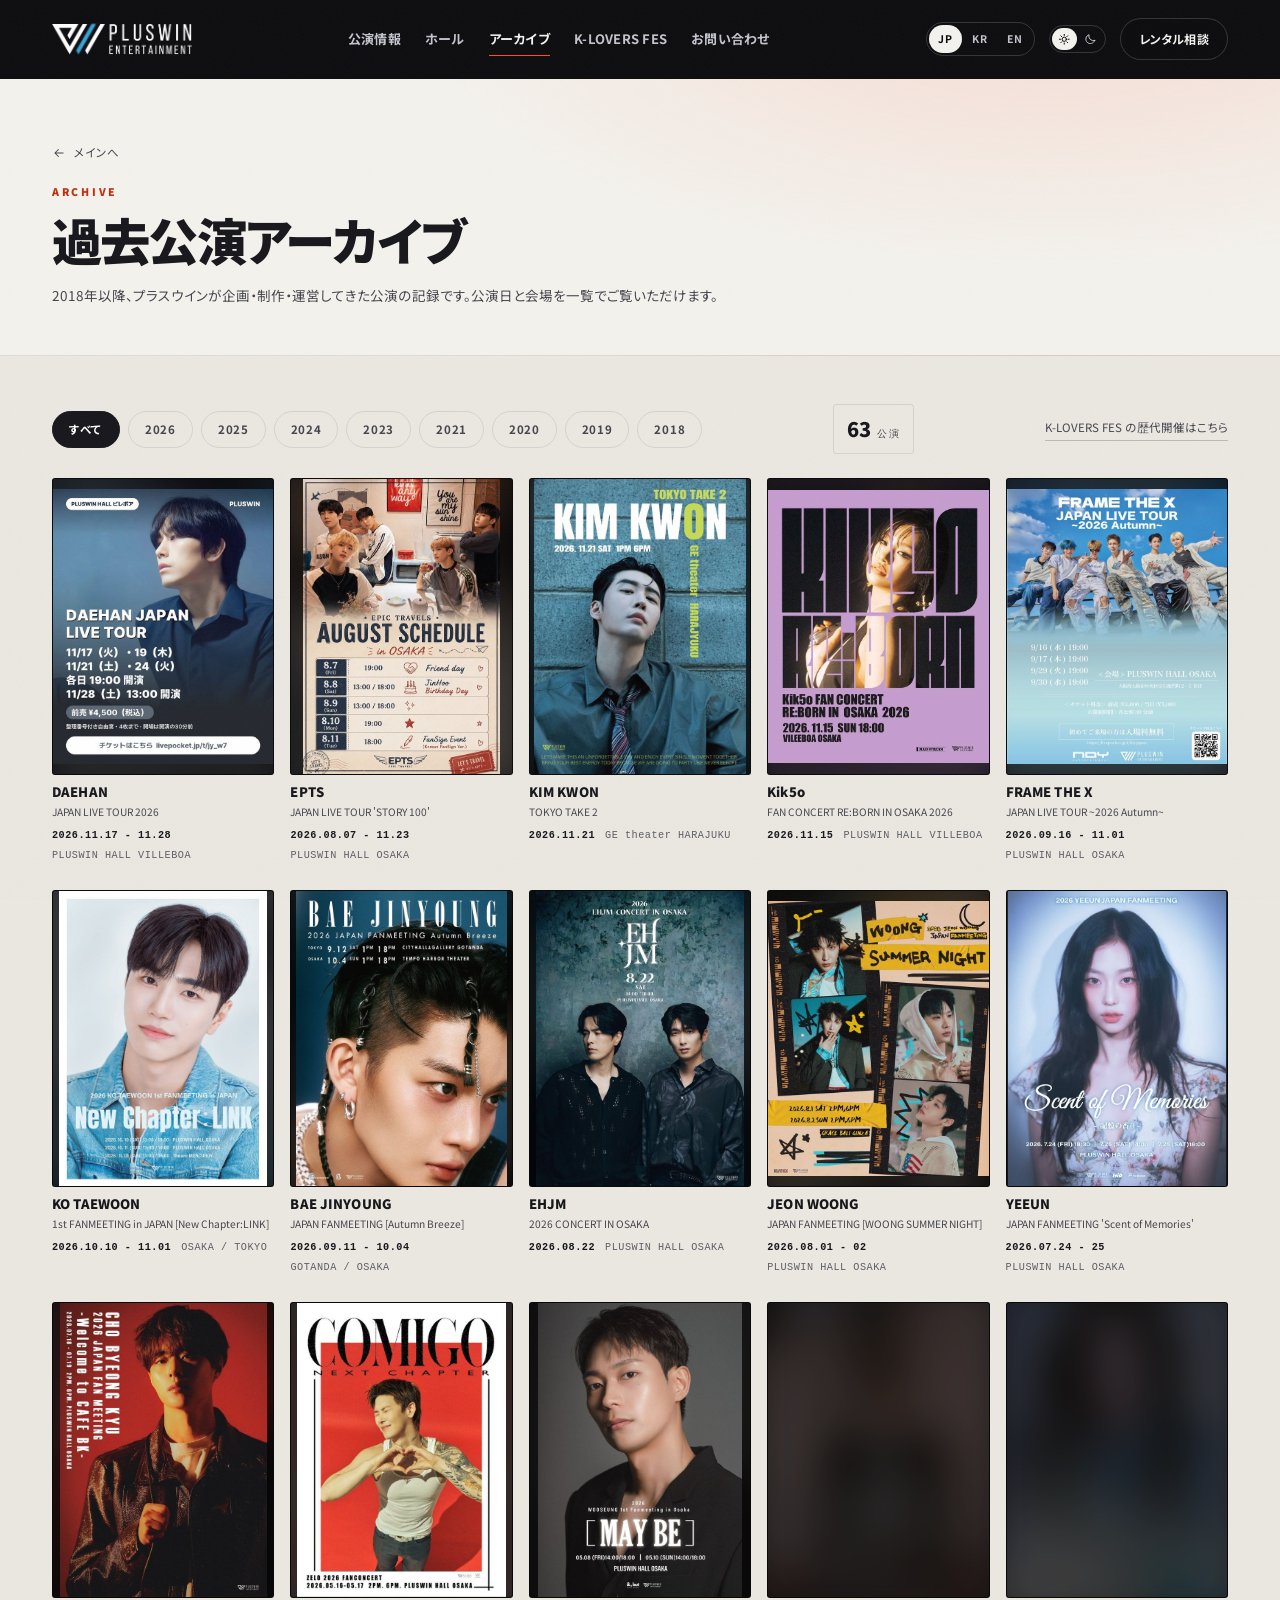
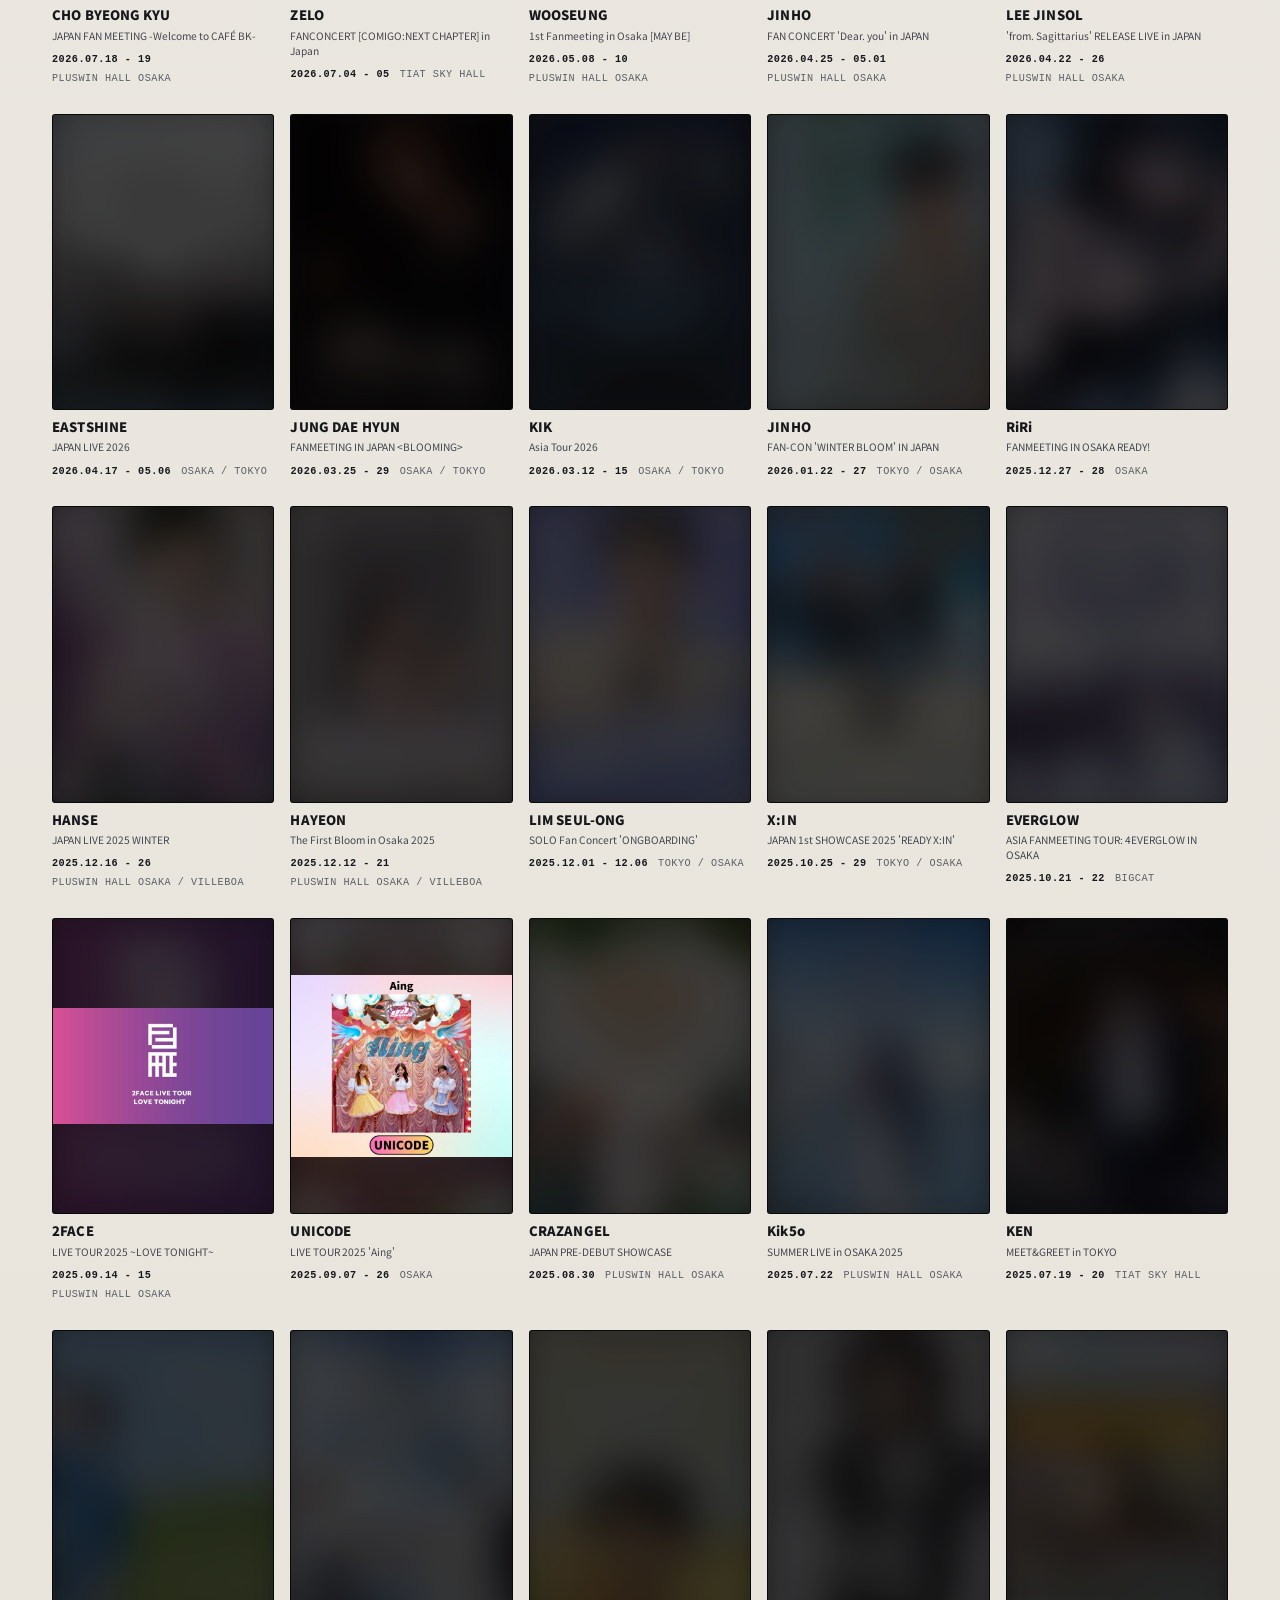
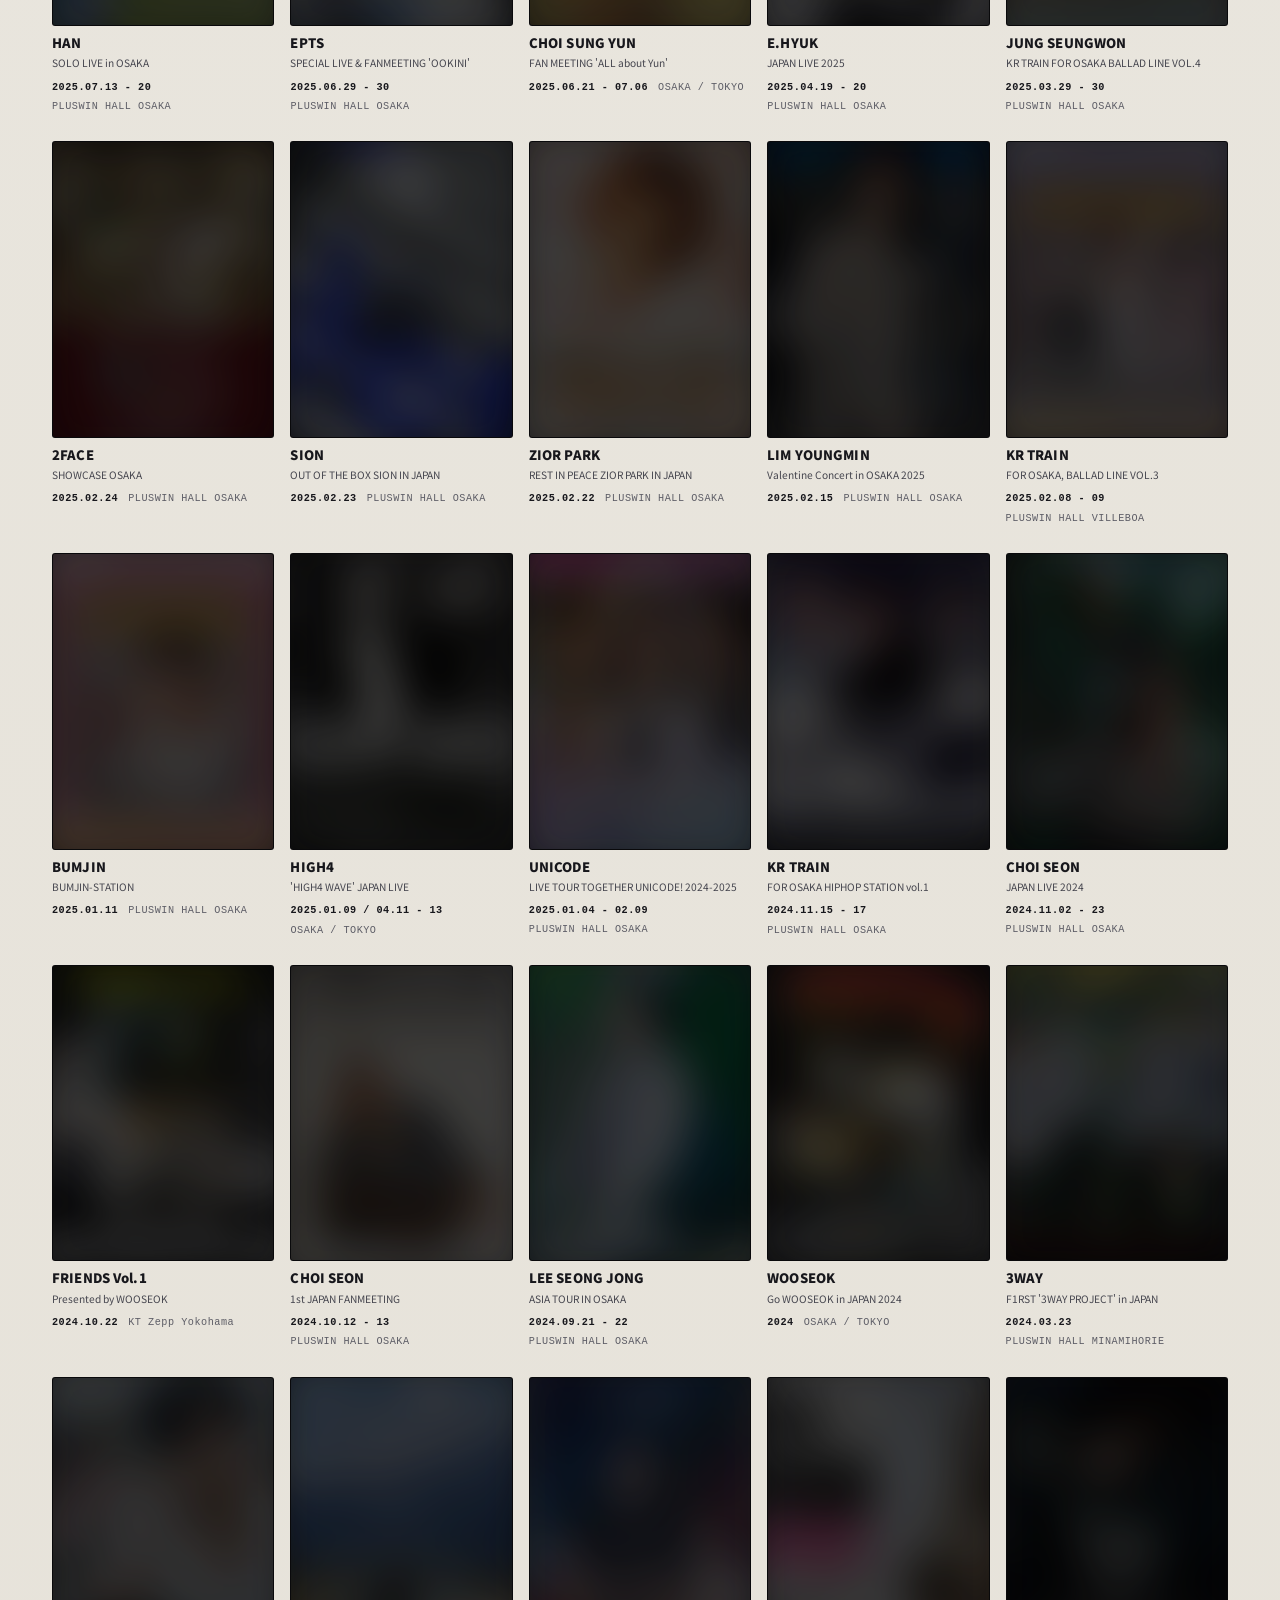
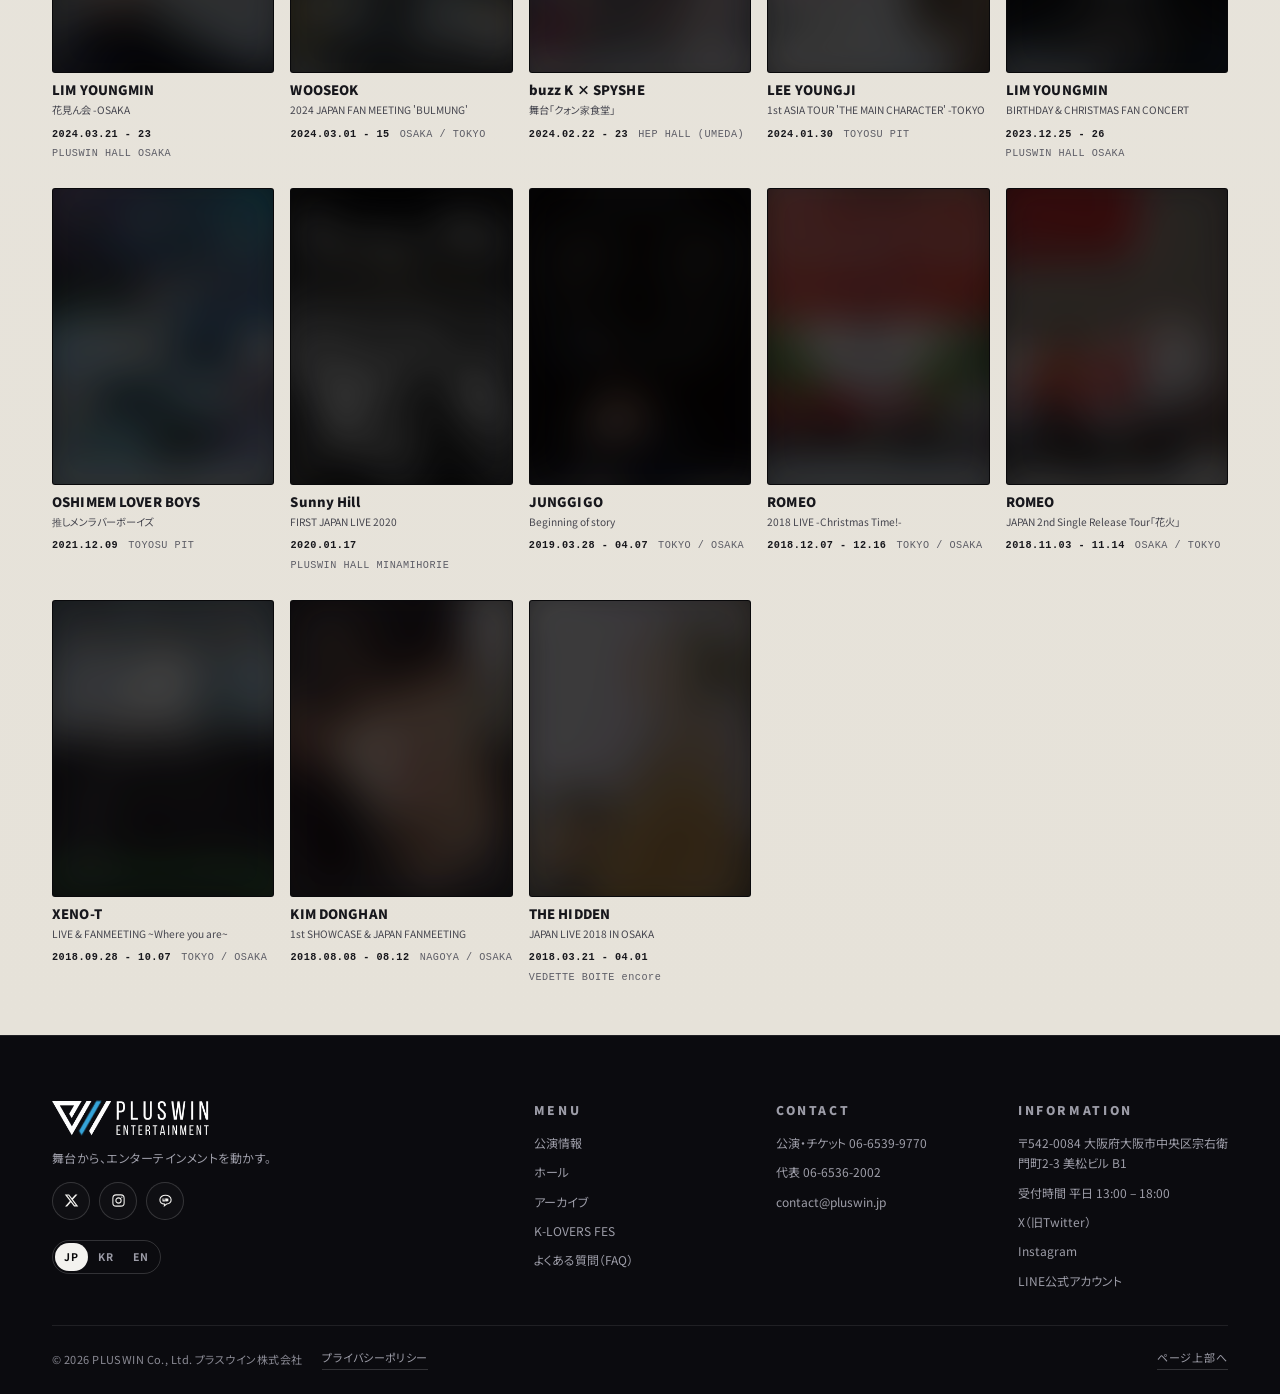
==== archive.html @ f4fbc94e "아카이브: KIM KWON TOKYO TAKE 2, RiRi FANMEETING IN OSAKA, 3WAY PROJECT 추가; 이영지·임슬옹·Kik5o 2025 포스터 교체; ?" ====
<!DOCTYPE html>
<html lang="ja" data-lang="ja">
<head>
<meta charset="utf-8">
<meta name="viewport" content="width=device-width, initial-scale=1">
<title>過去公演アーカイブ | PLUSWIN — プラスウイン株式会社</title>
<meta name="description" content="2018年以降、プラスウインが企画・制作・運営してきた公演のアーカイブ。公演日と会場を一覧でご覧いただけます。">
<meta name="theme-color" content="#f4f2ed">
<script>/* theme first, before any paint: a stored choice or ?theme=dark|light is
   applied to <html data-theme> here so a page never flashes the other skin */
(function(){var d=document.documentElement,t=null;
try{t=new URLSearchParams(location.search).get("theme")}catch(e){}
if(t!=="dark"&&t!=="light"){try{t=localStorage.getItem("pluswin.theme")}catch(e){}}
else{try{localStorage.setItem("pluswin.theme",t)}catch(e){}}
if(t!=="dark"&&t!=="light")t="light";
d.setAttribute("data-theme",t);
var m=document.querySelector('meta[name="theme-color"]');
if(m)m.setAttribute("content",t==="dark"?"#08080a":"#f4f2ed");})();</script>
<script async src="https://www.googletagmanager.com/gtag/js?id=G-80L7MBMH2J"></script>
<script>window.dataLayer=window.dataLayer||[];function gtag(){dataLayer.push(arguments)}
gtag("js",new Date());gtag("config","G-80L7MBMH2J");</script>
<meta name="robots" content="noindex, nofollow">
<meta property="og:title" content="過去公演アーカイブ | PLUSWIN — プラスウイン株式会社">
<meta property="og:description" content="2018年以降、プラスウインが企画・制作・運営してきた公演のアーカイブ。公演日と会場を一覧でご覧いただけます。">
<meta property="og:type" content="website">
<meta property="og:image" content="https://hkw8102.github.io/-/assets/img/hall/stage-full.jpg">
<link rel="icon" href="assets/favicon.png" sizes="64x64" type="image/png">
<link rel="apple-touch-icon" href="assets/favicon-180.png">
<link rel="stylesheet" href="styles.css?v=20261128p">
</head>
<body data-page="archive">
<div class="grain" aria-hidden="true"></div>

<header class="site-header" id="siteHeader">
  <div class="wrap header-inner">
    <a class="brand" href="index.html" aria-label="PLUSWIN ENTERTAINMENT">
      <img class="brand-logo" src="assets/img/pluswin-logo.png" alt="PLUSWIN ENTERTAINMENT" width="297" height="68">
    </a>

    <nav class="nav" id="mainNav" aria-label="Main">
      <a href="index.html#events" data-i18n="nav.events">公演情報</a>
      <a href="hall.html" data-i18n="nav.hall">ホール</a>
      <a href="archive.html" data-i18n="nav.archive" aria-current="page">アーカイブ</a>
      <a href="klovers.html" data-i18n="nav.klovers">K-LOVERS FES</a>
      <a href="index.html#contact" data-i18n="nav.contact">お問い合わせ</a>
    
      <div class="nav-theme" role="group" aria-label="Theme" data-i18n-aria="theme.label">
        <span class="nav-theme-lab" data-i18n="theme.label">表示テーマ</span>
        <button class="nav-theme-btn" type="button" data-theme-btn="light" aria-pressed="true"><svg viewBox="0 0 24 24" aria-hidden="true"><circle cx="12" cy="12" r="4.1"/><path d="M12 2.6v2.2M12 19.2v2.2M2.6 12h2.2M19.2 12h2.2M5.4 5.4l1.6 1.6M17 17l1.6 1.6M18.6 5.4L17 7M7 17l-1.6 1.6"/></svg><span data-i18n="theme.light">ライト</span></button>
        <button class="nav-theme-btn" type="button" data-theme-btn="dark" aria-pressed="false"><svg viewBox="0 0 24 24" aria-hidden="true"><path d="M20.6 14.3A8.7 8.7 0 0 1 9.7 3.4a8.7 8.7 0 1 0 10.9 10.9Z"/></svg><span data-i18n="theme.dark">ダーク</span></button>
      </div>
    </nav>

    <div class="header-right">
      <div class="lang" role="group" aria-label="Language / 言語">
        <button type="button" data-lang-btn="ja" aria-pressed="true">JP</button>
        <button type="button" data-lang-btn="ko" aria-pressed="false">KR</button>
        <button type="button" data-lang-btn="en" aria-pressed="false">EN</button>
      </div>
      <div class="theme-sw" role="group" aria-label="Theme" data-i18n-aria="theme.label">
        <button type="button" data-theme-btn="light" aria-pressed="true" aria-label="Light" data-i18n-aria="theme.light" title="Light" data-i18n-title="theme.light"><svg viewBox="0 0 24 24" aria-hidden="true"><circle cx="12" cy="12" r="4.1"/><path d="M12 2.6v2.2M12 19.2v2.2M2.6 12h2.2M19.2 12h2.2M5.4 5.4l1.6 1.6M17 17l1.6 1.6M18.6 5.4L17 7M7 17l-1.6 1.6"/></svg></button>
        <button type="button" data-theme-btn="dark" aria-pressed="false" aria-label="Dark" data-i18n-aria="theme.dark" title="Dark" data-i18n-title="theme.dark"><svg viewBox="0 0 24 24" aria-hidden="true"><path d="M20.6 14.3A8.7 8.7 0 0 1 9.7 3.4a8.7 8.7 0 1 0 10.9 10.9Z"/></svg></button>
      </div>
      <a class="btn btn-line header-cta" href="hall.html#rental-form" data-i18n="nav.rentalCta">レンタル相談</a>
      <button class="menu-toggle" id="menuToggle" type="button" aria-expanded="false" aria-controls="mainNav" aria-label="Menu">
        <span></span><span></span>
      </button>
    </div>
  </div>
</header>

<main id="top">

  <section class="page-head">
    <div class="wrap">
      <a class="back-link" href="index.html"><svg viewBox="0 0 24 24" aria-hidden="true"><path d="M19 12H6M11 18l-6-6 6-6"/></svg><span data-i18n="page.back">メインへ</span></a>
      <p class="eyebrow" data-i18n="archive.eyebrow">ARCHIVE</p>
      <h1 class="page-title" data-i18n="archive.title">過去公演アーカイブ</h1>
      <p class="page-lead" data-i18n="archive.lead">2018年以降、プラスウインが企画・制作・運営してきた公演の記録です。公演日と会場を一覧でご覧いただけます。</p>
    </div>
  </section>

  <section class="section section-tight section-alt arch-page">
    <div class="wrap">
      <div class="archive-toolbar">
        <div class="filter-row" id="pastFilters" role="group" aria-label="Filter past events"><!-- year buttons rendered by site.js from the archive data --></div>
        <p class="archive-count"><b id="archiveCount">55</b><span data-i18n="events.pastShows">公演</span></p>
        <a class="link-arrow" href="klovers.html" data-i18n="archive.kloversCta">K-LOVERS FES の歴代開催はこちら</a>
      </div>

      <div class="arch-grid" id="pastGrid"><!-- rendered by site.js --></div>
    </div>
  </section>

</main>

<footer class="site-footer">
  <div class="wrap">
    <div class="footer-top">
      <div class="footer-brand">
        <img class="footer-logo" src="assets/img/pluswin-logo.png" alt="PLUSWIN ENTERTAINMENT" width="297" height="68">
        <p data-i18n="footer.tagline">舞台から、エンターテインメントを動かす。</p>
        <div class="sns-links sns-links-footer">
          <a class="sns-icon" href="https://x.com/mh_klovers" target="_blank" rel="noopener noreferrer" aria-label="X — @mh_klovers"><svg class="sns-x" viewBox="0 0 24 24" aria-hidden="true"><path d="M18.244 2.25h3.308l-7.227 8.26 8.502 11.24H16.17l-5.214-6.817L4.99 21.75H1.68l7.73-8.835L1.254 2.25H8.08l4.713 6.231zm-1.161 17.52h1.833L7.084 4.126H5.117z"/></svg></a>
          <a class="sns-icon" href="https://www.instagram.com/kloversxpluswin/" target="_blank" rel="noopener noreferrer" aria-label="Instagram — @kloversxpluswin"><svg class="sns-ig" viewBox="0 0 24 24" fill="none" stroke="currentColor" stroke-width="1.7" aria-hidden="true"><rect x="3" y="3" width="18" height="18" rx="5.2"/><circle cx="12" cy="12" r="4.2"/><circle cx="17.3" cy="6.7" r="1.05" fill="currentColor" stroke="none"/></svg></a>
          <a class="sns-icon" href="https://page.line.me/skz6050p" target="_blank" rel="noopener noreferrer" aria-label="LINE — K-LOVERS"><svg class="sns-line" viewBox="0 0 24 24" fill="none" stroke="currentColor" stroke-width="1.7" aria-hidden="true"><path d="M12 3.5c-5 0-9 3.2-9 7.2 0 3.6 3.2 6.6 7.6 7.1l-.4 2.7 3.6-2.8c4.2-.6 7.2-3.5 7.2-7 0-4-4-7.2-9-7.2z"/><path d="M8 9.2v3.4h1.8M11.4 9.2v3.4M13.4 12.6V9.2l2.3 3.4V9.2" stroke-linecap="round" stroke-linejoin="round"/></svg></a>
        </div>
        <div class="lang lang-footer" role="group" aria-label="Language">
          <button type="button" data-lang-btn="ja" aria-pressed="true">JP</button>
          <button type="button" data-lang-btn="ko" aria-pressed="false">KR</button>
          <button type="button" data-lang-btn="en" aria-pressed="false">EN</button>
        </div>
      </div>

      <div class="footer-cols">
        <div class="footer-col">
          <p class="footer-head" data-i18n="footer.menuHead">MENU</p>
          <a href="index.html#events" data-i18n="nav.events">公演情報</a>
          <a href="hall.html" data-i18n="nav.hall">ホール</a>
          <a href="archive.html" data-i18n="nav.archive">アーカイブ</a>
          <a href="klovers.html" data-i18n="nav.klovers">K-LOVERS FES</a>
          <a href="hall.html#faq" data-i18n="faq.link">よくある質問（FAQ）</a>
        </div>
        <div class="footer-col">
          <p class="footer-head" data-i18n="footer.contactHead">CONTACT</p>
          <a href="tel:+81665399770" data-i18n="footer.telEvent">公演・チケット 06-6539-9770</a>
          <a href="tel:+81665362002" data-i18n="footer.telMain">代表 06-6536-2002</a>
          <a href="mailto:contact@pluswin.jp">contact@pluswin.jp</a>
        </div>
        <div class="footer-col">
          <p class="footer-head" data-i18n="footer.infoHead">INFORMATION</p>
          <p data-i18n="footer.addr">〒542-0084 大阪府大阪市中央区宗右衛門町2-3 美松ビル B1</p>
          <p data-i18n="footer.hours">受付時間 平日 13:00 – 18:00</p>
          <a href="https://x.com/mh_klovers" target="_blank" rel="noopener noreferrer" data-i18n="sns.xLink">X（旧Twitter）</a>
          <a href="https://www.instagram.com/kloversxpluswin/" target="_blank" rel="noopener noreferrer" data-i18n="sns.igLink">Instagram</a>
          <a href="https://page.line.me/skz6050p" target="_blank" rel="noopener noreferrer" data-i18n="sns.lineLink">LINE公式アカウント</a>
        </div>
      </div>
    </div>

    <div class="footer-bottom">
      <div class="footer-legal">
        <p class="copyright" data-i18n="footer.copyright">© 2026 PLUSWIN Co., Ltd. プラスウイン株式会社</p>
        <a class="footer-privacy" href="privacy.html" data-i18n="footer.privacy">プライバシーポリシー</a>
      </div>
      <a class="to-top" href="#top" data-i18n="footer.toTop">ページ上部へ</a>
    </div>
  </div>
</footer>

<script src="assets/js/analytics.js?v=20261128p"></script>
<script src="assets/js/theme.js?v=20261128p"></script>
<script src="assets/js/data.js?v=20261128p"></script>
<script src="assets/js/i18n-extra.js?v=20261128p"></script>
<script src="assets/js/site.js?v=20261128p"></script>
</body>
</html>
---- styles.css ----
/* ============================================================
   PLUSWIN — design system & layout
   Dark stage aesthetic / 3-language layout
   ============================================================ */

/* self-hosted, subset webfonts (JP + KR) */
@font-face{font-family:"PW Sans JP";src:url("assets/fonts/jp-400.woff2") format("woff2");font-weight:400;font-style:normal;font-display:swap}
@font-face{font-family:"PW Sans JP";src:url("assets/fonts/jp-700.woff2") format("woff2");font-weight:700;font-style:normal;font-display:swap}
@font-face{font-family:"PW Sans JP";src:url("assets/fonts/jp-900.woff2") format("woff2");font-weight:800 900;font-style:normal;font-display:swap}
@font-face{font-family:"PW Sans KR";src:url("assets/fonts/kr-400.woff2") format("woff2");font-weight:400;font-style:normal;font-display:swap}
@font-face{font-family:"PW Sans KR";src:url("assets/fonts/kr-700.woff2") format("woff2");font-weight:700;font-style:normal;font-display:swap}
@font-face{font-family:"PW Sans KR";src:url("assets/fonts/kr-900.woff2") format("woff2");font-weight:800 900;font-style:normal;font-display:swap}

/* ---------- THEME TOKENS ----------
   One design system, two skins. Light (ivory paper) is the default and
   the fallback for visitors without JS; [data-theme="dark"] turns the
   whole site into the stage-black build. Components read these
   variables, so switching theme never needs a second stylesheet. */
:root{
  color-scheme:light;
  --bg:#f4f2ed;
  --bg-2:#ebe8e1;
  --card:#ffffff;
  --card-2:#f7f5f0;
  --line:rgba(0,0,0,.09);
  --line-2:rgba(0,0,0,.2);
  --txt:#17171c;
  --dim:#45454e;
  --dim-2:#67676f;
  --accent:#ff4b2b;
  --accent-ink:#c22c0c;        /* accent as text on ivory       4.7-5.1:1 */
  --accent-btn:#d63a20;        /* solid accent fill, white label   4.7:1 */
  --accent-btn-h:#c33418;
  --accent-soft:rgba(255,75,43,.1);
  --accent-glow:rgba(255,75,43,.35);
  --radius:2px;
  --wrap:1240px;
  --sans:"PW Sans JP","PW Sans KR","Inter","Helvetica Neue","Hiragino Sans","Noto Sans JP","Noto Sans KR",system-ui,sans-serif;
  --mono:ui-monospace,"SF Mono",SFMono-Regular,Menlo,Consolas,monospace;
  --ease:cubic-bezier(.22,.61,.36,1);
}
html[data-theme="dark"]{
  color-scheme:dark;
  --bg:#08080a;
  --bg-2:#0b0b0f;
  --card:#101015;
  --card-2:#14141a;
  --line:rgba(255,255,255,.085);
  --line-2:rgba(255,255,255,.16);
  --txt:#f3f2ef;
  --dim:#9d9da8;
  --dim-2:#6f6f7b;
  --accent-ink:#ff4b2b;
  --accent-btn:#ff4b2b;
  --accent-btn-h:#ff6042;
  --accent-soft:rgba(255,75,43,.12);
}
/* the stage-black header turns opaque once the page scrolls (and is always
   opaque on phones), exactly as the dark build did */
html[data-theme="dark"] .site-header.is-scrolled{background:#0d0d10;backdrop-filter:none;-webkit-backdrop-filter:none}
@media (max-width:860px){
  html[data-theme="dark"] .site-header,html[data-theme="dark"] .site-header.is-scrolled{background:#0d0d10;backdrop-filter:none;-webkit-backdrop-filter:none}
}

*,*::before,*::after{box-sizing:border-box}
html{scroll-behavior:smooth;-webkit-text-size-adjust:100%;background:var(--bg)}
body{
  margin:0;background:var(--bg);color:var(--txt);
  font-family:var(--sans);font-size:16px;line-height:1.7;
  font-feature-settings:"palt" 1;
  -webkit-font-smoothing:antialiased;text-rendering:optimizeLegibility;
  overflow-x:hidden;
  transition:background-color .28s var(--ease),color .28s var(--ease);
}
body.is-locked{overflow:hidden}
img{max-width:100%;display:block}
a{color:inherit;text-decoration:none}
button{font:inherit;color:inherit;background:none;border:0;cursor:pointer}
h1,h2,h3,h4{font-weight:800;line-height:1.12;margin:0;letter-spacing:-.02em}
p{margin:0}
ul,ol,dl{margin:0;padding:0;list-style:none}
::selection{background:var(--accent);color:#fff}
:focus-visible{outline:2px solid var(--accent);outline-offset:3px}

.wrap{width:100%;max-width:var(--wrap);margin:0 auto;padding:0 32px}

/* film grain overlay */
.grain{
  position:fixed;inset:0;z-index:60;pointer-events:none;opacity:.035;
  background-image:url("data:image/svg+xml,%3Csvg xmlns='http://www.w3.org/2000/svg' width='120' height='120'%3E%3Cfilter id='n'%3E%3CfeTurbulence type='fractalNoise' baseFrequency='.85' numOctaves='3'/%3E%3C/filter%3E%3Crect width='120' height='120' filter='url(%23n)'/%3E%3C/svg%3E");
}

/* ============ HEADER ============ */
.site-header{
  position:fixed;top:0;left:0;right:0;z-index:50;
  transition:background .35s var(--ease),border-color .35s var(--ease),backdrop-filter .35s;
  border-bottom:1px solid transparent;
}
.site-header.is-scrolled{
  background:rgba(8,8,10,.82);
  backdrop-filter:blur(18px) saturate(140%);
  -webkit-backdrop-filter:blur(18px) saturate(140%);
  border-bottom-color:var(--line);
}
.header-inner{display:flex;align-items:center;gap:28px;height:78px}
.brand{display:flex;align-items:center;gap:11px;flex-shrink:0}
.brand-logo{display:block;height:32px;width:auto;max-width:100%}
.footer-logo{display:block;height:36px;width:auto}
.brand-txt{display:flex;flex-direction:column;line-height:1.05}
.brand-txt strong{font-size:17px;letter-spacing:.16em;font-weight:800}
.brand-txt em{font-style:normal;font-size:9.5px;letter-spacing:.14em;color:var(--dim);margin-top:3px}

.nav{display:flex;gap:24px;margin-left:auto;margin-right:auto}
.nav a{
  position:relative;font-size:13px;font-weight:600;color:var(--dim);
  padding:6px 0;letter-spacing:.02em;transition:color .25s;
}
.nav a::after{
  content:"";position:absolute;left:0;right:0;bottom:0;height:1px;
  background:var(--accent);transform:scaleX(0);transform-origin:left;
  transition:transform .3s var(--ease);
}
.nav a:hover{color:var(--txt)}
.nav a:hover::after{transform:scaleX(1)}

.header-right{display:flex;align-items:center;gap:14px;flex-shrink:0}
.lang{display:flex;align-items:center;border:1px solid var(--line-2);border-radius:100px;padding:2px;gap:1px}
.lang button{
  font-size:10.5px;font-weight:700;letter-spacing:.09em;color:var(--dim);
  padding:5px 9px;border-radius:100px;transition:all .22s var(--ease);
}
.lang button:hover{color:var(--txt)}
.lang button[aria-pressed="true"]{background:var(--txt);color:#08080a}
.btn{
  display:inline-flex;align-items:center;gap:10px;
  font-size:13px;font-weight:700;letter-spacing:.02em;
  padding:13px 22px;border-radius:100px;border:1px solid transparent;
  transition:all .28s var(--ease);white-space:nowrap;
}
.btn svg{width:16px;height:16px;fill:none;stroke:currentColor;stroke-width:1.8;stroke-linecap:round;stroke-linejoin:round;transition:transform .28s var(--ease)}
.btn-solid{background:var(--accent);color:#fff;box-shadow:0 10px 30px -12px var(--accent-glow)}
.btn-solid:hover{background:#ff6042;transform:translateY(-2px);box-shadow:0 18px 40px -14px var(--accent-glow)}
.btn-solid:hover svg{transform:translateX(3px)}
.btn-line{border-color:var(--line-2);color:var(--txt);background:rgba(255,255,255,.02)}
.btn-line:hover{border-color:var(--txt);background:rgba(255,255,255,.07);transform:translateY(-2px)}
.btn-sm{padding:10px 16px;font-size:12px}
.header-cta{padding:10px 18px;font-size:12px}
.menu-toggle{display:none;width:40px;height:40px;position:relative;border:1px solid var(--line-2);border-radius:50%}
.menu-toggle span{position:absolute;left:11px;right:11px;height:1.5px;background:var(--txt);transition:transform .3s var(--ease),opacity .2s}
.menu-toggle span:nth-child(1){top:17px}
.menu-toggle span:nth-child(2){bottom:17px}
.menu-toggle[aria-expanded="true"] span:nth-child(1){transform:translateY(3px) rotate(45deg)}
.menu-toggle[aria-expanded="true"] span:nth-child(2){transform:translateY(-3px) rotate(-45deg)}

/* ============ HERO ============ */
.hero{position:relative;min-height:100svh;display:flex;flex-direction:column;justify-content:flex-end;overflow:hidden;padding-top:120px}
.hero-bg{position:absolute;inset:0;z-index:0}
.hero-bg img{width:100%;height:100%;object-fit:cover;object-position:center 42%;filter:saturate(1.08) brightness(.72) contrast(1.03);transform:scale(1.02)}
/* a sold-out house: the photo stays, and a left-to-right shadow keeps the
   left half (where the words sit) dark on every screen and in both skins */
.hero-veil{
  position:absolute;inset:0;z-index:1;
  background:
    radial-gradient(62% 55% at 80% 16%,rgba(255,75,43,.18),transparent 62%),
    linear-gradient(90deg,rgba(8,8,10,.94) 0%,rgba(8,8,10,.78) 28%,rgba(8,8,10,.28) 55%,rgba(8,8,10,.34) 100%),
    linear-gradient(180deg,rgba(8,8,10,.88) 0%,rgba(8,8,10,.10) 30%,rgba(8,8,10,.40) 70%,rgba(8,8,10,.92) 100%);
}
.hero-inner{position:relative;z-index:2;padding-bottom:56px}
.hero-eyebrow{
  display:inline-flex;align-items:center;gap:10px;
  font-size:10.5px;font-weight:700;letter-spacing:.28em;color:#c4c4cd;
  margin-bottom:26px;
}
.hero-eyebrow::before{content:"";width:26px;height:1px;background:var(--accent)}
.hero-title{
  font-size:clamp(2.05rem,4.5vw,4.15rem);letter-spacing:-.035em;line-height:1.06;
  max-width:14.6em;text-wrap:balance;
}
.hero-title .hl{position:relative;color:#fff;background-image:linear-gradient(90deg,var(--accent),rgba(255,75,43,.3));background-repeat:no-repeat;background-position:0 95%;background-size:0% .16em;padding-bottom:.06em;
  animation:hlIn 1.05s .45s var(--ease) forwards}
@keyframes hlIn{to{background-size:100% .16em}}
.hero-sub{
  margin-top:28px;max-width:44em;color:#c9c9d1;font-size:clamp(14px,1.35vw,16.5px);line-height:1.85;
  text-wrap:pretty;
}
.hero-actions{display:flex;flex-wrap:wrap;gap:12px;margin-top:36px}

.next-chip{
  position:absolute;right:0;bottom:64px;
  display:grid;grid-template-columns:auto 1fr;gap:2px 14px;align-items:center;
  padding:16px 20px 16px 18px;min-width:290px;
  background:rgba(16,16,21,.62);border:1px solid var(--line-2);border-radius:4px;
  backdrop-filter:blur(14px);-webkit-backdrop-filter:blur(14px);
  transition:all .3s var(--ease);
}
.next-chip:hover{border-color:var(--accent);background:rgba(20,20,26,.85);transform:translateY(-3px)}
.next-chip-label{grid-row:1/4;font-size:9px;font-weight:800;letter-spacing:.22em;color:var(--accent);writing-mode:vertical-rl;justify-self:center;align-self:center}
.next-chip-date{font-family:var(--mono);font-size:13px;color:var(--dim);letter-spacing:.06em}
.next-chip-title{font-size:13.5px;font-weight:700;letter-spacing:.01em;line-height:1.3}
.next-chip-venue{font-size:11px;color:var(--dim);letter-spacing:.08em;grid-column:2}

.hero-stats{position:relative;z-index:2;border-top:1px solid var(--line)}
.hero-stats-inner{display:grid;grid-template-columns:repeat(3,1fr)}
.stat{display:flex;flex-direction:column;gap:2px;padding:22px 0 24px;border-left:1px solid var(--line)}
.stat:first-child{border-left:0;padding-left:0}
.stat b{font-size:clamp(20px,2.4vw,30px);font-weight:800;letter-spacing:-.02em;line-height:1}
.stat span{font-size:11px;color:var(--dim);letter-spacing:.06em}

/* ============ TICKER ============ */
.ticker{overflow:hidden;border-bottom:1px solid var(--line);background:var(--bg-2);padding:13px 0;position:relative}
.ticker::before,.ticker::after{content:"";position:absolute;top:0;bottom:0;width:90px;z-index:2;pointer-events:none}
.ticker::before{left:0;background:linear-gradient(90deg,var(--bg-2),transparent)}
.ticker::after{right:0;background:linear-gradient(270deg,var(--bg-2),transparent)}
.ticker-track{display:flex;align-items:center;gap:34px;width:max-content;animation:marquee 46s linear infinite}
.ticker-track span{font-size:10.5px;font-weight:700;letter-spacing:.26em;color:var(--dim);white-space:nowrap}
.ticker-track i{width:4px;height:4px;background:var(--accent);border-radius:50%;flex-shrink:0}
@keyframes marquee{from{transform:translateX(0)}to{transform:translateX(-50%)}}

/* ============ SECTIONS ============ */
.section{padding:clamp(64px,7.4vw,112px) 0;position:relative}
section[id]{scroll-margin-top:78px}
.only-m{display:none}
.section-alt{background:linear-gradient(180deg,var(--bg-2),#0a0a0d)}
.sec-head{
  display:grid;grid-template-columns:64px minmax(0,1fr) minmax(0,400px);
  gap:28px;align-items:end;margin-bottom:clamp(40px,5vw,64px);
  padding-bottom:26px;border-bottom:1px solid var(--line);
}
.sec-head-tight{grid-template-columns:64px 1fr;margin-bottom:32px;border-bottom:0;padding-bottom:0}
.sec-idx{font-family:var(--mono);font-size:11px;color:var(--dim-2);letter-spacing:.1em;padding-bottom:6px}
.eyebrow{font-size:10.5px;font-weight:800;letter-spacing:.26em;color:var(--accent);margin-bottom:12px}
.sec-title{font-size:clamp(1.85rem,3.6vw,2.9rem);letter-spacing:-.03em}
.sec-desc{font-size:13.5px;color:var(--dim);line-height:1.85;text-wrap:pretty}

/* ============ FILTER ============ */
.filter-row{display:flex;gap:8px;margin-bottom:26px;flex-wrap:wrap}
.filter{
  font-size:11.5px;font-weight:700;letter-spacing:.06em;color:var(--dim);
  padding:8px 16px;border:1px solid var(--line);border-radius:100px;transition:all .22s var(--ease);
}
.filter:hover{color:var(--txt);border-color:var(--line-2)}
.filter.is-active{background:var(--txt);color:#08080a;border-color:var(--txt)}

/* ============ EVENT CARDS ============ */
.event-grid{display:grid;gap:14px}
.event-card{
  position:relative;display:grid;grid-template-columns:250px minmax(0,1fr);text-align:left;
  overflow:hidden;border:1px solid var(--line);border-radius:3px;background:var(--card);isolation:isolate;
  transition:border-color .3s var(--ease),transform .3s var(--ease),background .3s;
}
.event-card:hover{border-color:var(--line-2);background:var(--card-2);transform:translateY(-2px)}
.event-card::before{
  content:"";position:absolute;left:0;top:0;bottom:0;width:2px;background:var(--accent);
  transform:scaleY(0);transform-origin:top;transition:transform .35s var(--ease);z-index:3;
}
.event-card:hover::before{transform:scaleY(1)}
.event-card-poster{
  position:relative;overflow:hidden;background:#0a0a0c;border-right:1px solid var(--line);min-height:206px;
}
.event-card-poster::before{
  content:"";position:absolute;inset:-12%;background-image:var(--poster);background-size:cover;
  background-position:center;filter:blur(26px) brightness(.32) saturate(1.05);opacity:.9;
}
.event-card-poster img{position:relative;z-index:1;display:block;width:100%;height:100%;object-fit:contain;transition:transform .55s var(--ease)}
.event-card:hover .event-card-poster img{transform:scale(1.03)}
.event-card-body{display:flex;gap:24px;align-items:flex-start;padding:24px 28px 26px;min-width:0;position:relative;z-index:2}
.ev-date{display:flex;flex-direction:column;align-items:flex-start;min-width:76px;padding-top:2px}
.ev-date .m{font-size:10.5px;font-weight:800;letter-spacing:.16em;color:var(--accent)}
.ev-date .d{font-size:38px;font-weight:800;line-height:.95;letter-spacing:-.03em;margin:2px 0}
.ev-date .w{font-size:10.5px;color:var(--dim);letter-spacing:.1em}
.ev-main{flex:1;min-width:0}
.ev-cityrow{display:flex;flex-wrap:wrap;gap:8px;align-items:center;margin-bottom:10px}
.ev-city{font-size:9.5px;font-weight:800;letter-spacing:.18em;color:var(--dim);border:1px solid var(--line-2);padding:3px 8px;border-radius:2px}
.ev-status{display:inline-flex;align-items:center;gap:6px;font-size:10px;font-weight:700;letter-spacing:.1em;color:#8ee0a1}
.ev-status::before{content:"";width:5px;height:5px;border-radius:50%;background:currentColor;box-shadow:0 0 8px currentColor}
.ev-status.is-soon{color:#ffc46b}
.ev-status.is-soon::before{box-shadow:0 0 8px currentColor}
.ev-card-title{display:block;width:100%;padding:0;text-align:left;font-size:clamp(17px,1.9vw,22px);font-weight:800;letter-spacing:-.02em;line-height:1.25;max-width:22em;transition:color .22s}
.ev-card-title:hover{color:#fff}
.ev-card-sub{margin-top:8px;font-size:12.5px;color:var(--dim);max-width:36em;line-height:1.6}
.ev-card-meta{display:flex;flex-wrap:wrap;gap:8px 16px;margin-top:14px;font-size:11.5px;color:var(--dim);letter-spacing:.02em}
.ev-card-meta b{color:var(--txt);font-weight:600}
.ev-card-actions{display:flex;flex-wrap:wrap;gap:8px;margin-top:18px;position:relative;z-index:3}
.ev-mini{
  display:inline-flex;align-items:center;gap:7px;font-size:11.5px;font-weight:700;
  padding:8px 14px;border:1px solid var(--line-2);border-radius:100px;color:var(--txt);
  transition:all .22s var(--ease);background:rgba(8,8,10,.4);
}
.ev-mini:hover{background:var(--txt);color:#08080a;border-color:var(--txt)}
.ev-mini.is-primary{background:var(--accent);border-color:var(--accent);color:#fff}
.ev-mini.is-primary:hover{background:#ff6042;border-color:#ff6042;color:#fff}
.ev-mini svg{width:12px;height:12px;fill:none;stroke:currentColor;stroke-width:2;stroke-linecap:round;stroke-linejoin:round}

/* ============ PAST EVENTS / ARCHIVE ============ */
.events-hint{font-size:11.5px;color:var(--dim-2);line-height:1.7;margin-top:16px;padding-left:2px;border-left:2px solid var(--line-2);padding:2px 0 2px 12px}
.past{margin-top:70px;padding-top:36px;border-top:1px solid var(--line)}
.past-head{display:flex;justify-content:space-between;align-items:flex-end;gap:18px;flex-wrap:wrap}
.past-eyebrow{font-size:10px;font-weight:800;letter-spacing:.26em;color:var(--accent)}
.past-title{font-size:clamp(22px,2.8vw,31px);letter-spacing:-.02em;margin-top:7px}
.past-count{display:flex;align-items:baseline;gap:7px;font-family:var(--mono);font-size:10.5px;letter-spacing:.14em;color:var(--dim);border:1px solid var(--line);padding:8px 14px;border-radius:3px}
.past-count b{font-family:var(--sans);font-size:24px;font-weight:800;letter-spacing:-.02em;color:#fff}
.past-desc{font-size:12.5px;color:var(--dim);line-height:1.75;max-width:54em;margin:12px 0 20px}
.past-filters{display:flex;gap:8px;flex-wrap:wrap;margin-bottom:26px}
.arch-grid{display:grid;grid-template-columns:repeat(4,minmax(0,1fr));gap:28px 18px}
.arch-card{cursor:default;outline:none;min-width:0}
.arch-poster{
  position:relative;aspect-ratio:3/4;overflow:hidden;border:1px solid var(--line);border-radius:3px;
  background:#0a0a0c;transition:border-color .3s,transform .35s var(--ease),box-shadow .35s var(--ease);
}
.arch-poster::before{
  content:"";position:absolute;inset:-8%;background-image:var(--poster);background-size:cover;background-position:center;
  filter:blur(22px) brightness(.3) saturate(1.05);opacity:.85;
}
.arch-poster img{position:relative;z-index:1;display:block;width:100%;height:100%;object-fit:contain;transition:transform .5s var(--ease)}
.arch-card:hover .arch-poster{border-color:rgba(255,255,255,.45);transform:translateY(-3px);box-shadow:0 20px 44px rgba(0,0,0,.5)}
.arch-card:hover .arch-poster img{transform:scale(1.035)}
.arch-info{padding-top:11px}
.arch-artist{font-size:14px;font-weight:800;letter-spacing:.01em;color:#fff;line-height:1.25;overflow-wrap:anywhere}
.arch-title{font-size:10.8px;color:var(--dim);line-height:1.5;margin-top:4px;overflow-wrap:anywhere}
.arch-meta{display:flex;flex-wrap:wrap;gap:3px 10px;margin-top:8px;font-family:var(--mono);font-size:10px;letter-spacing:.05em;color:var(--dim-2)}
.arch-venue{color:#9c9ca8}
.arch-card.is-typo .arch-poster{
  display:grid;place-content:center;text-align:center;padding:18px;
  background:radial-gradient(120% 90% at 18% 0%,#1c1c25 0%,#0b0b0f 65%);
}
.arch-card.is-typo .arch-poster::before{display:none}
.arch-typo-inner{position:relative;z-index:1}
.arch-typo-mark{display:block;width:30px;height:19px;margin:0 auto 14px;background:url("assets/img/pluswin-mark.png") center/contain no-repeat;opacity:.85}
.arch-typo-name{display:block;font-size:clamp(13px,1.25vw,17px);font-weight:900;letter-spacing:-.01em;line-height:1.2;color:#fff;overflow-wrap:anywhere}
.arch-typo-year{display:block;margin-top:10px;font-family:var(--mono);font-size:10px;letter-spacing:.18em;color:var(--dim)}
.arch-more{
  display:block;margin:30px auto 0;padding:11px 30px;font-size:11.5px;font-weight:700;letter-spacing:.06em;
  border:1px solid var(--line-2);border-radius:100px;color:var(--txt);transition:all .22s var(--ease);
}
.arch-more:hover{background:var(--txt);color:#08080a;border-color:var(--txt)}
.arch-more[hidden]{display:none}
/* ============ DRAWER ============ */
.drawer-root{position:fixed;inset:0;z-index:70;visibility:hidden}
.drawer-root.is-open{visibility:visible}
.drawer-backdrop{
  position:absolute;inset:0;background:rgba(0,0,0,.68);
  opacity:0;transition:opacity .4s var(--ease);backdrop-filter:blur(3px);
}
.drawer-root.is-open .drawer-backdrop{opacity:1}
.drawer{
  position:absolute;top:0;right:0;bottom:0;width:min(580px,100%);
  background:#0c0c10;border-left:1px solid var(--line);
  transform:translateX(102%);transition:transform .46s var(--ease);
  display:flex;flex-direction:column;outline:none;
}
.drawer-root.is-open .drawer{transform:none}
.drawer-close{
  position:absolute;top:18px;right:18px;z-index:5;width:38px;height:38px;
  display:grid;place-items:center;border:1px solid var(--line-2);border-radius:50%;
  background:rgba(8,8,10,.6);transition:all .22s;
}
.drawer-close:hover{background:var(--txt);color:#08080a}
.drawer-close svg{width:15px;height:15px;fill:none;stroke:currentColor;stroke-width:1.8;stroke-linecap:round}
.drawer-scroll{overflow-y:auto;overscroll-behavior:contain;height:100%;padding-bottom:40px}
.dr-hero{position:relative;height:min(46vh,400px);min-height:300px;overflow:hidden;border-bottom:1px solid var(--line);background:#08080b;display:flex;align-items:center;justify-content:center}
.dr-hero::before{content:"";position:absolute;inset:-6%;background-image:var(--poster);background-size:cover;background-position:center;filter:blur(32px) brightness(.28) saturate(1.1);transform:scale(1.12);opacity:.7}
.dr-hero img{position:relative;z-index:1;width:auto;height:auto;max-width:100%;max-height:100%;object-fit:contain;filter:none}
.dr-hero::after{display:none}
.dr-body{padding:0 32px}
.dr-kicker{display:flex;gap:10px;align-items:center;margin:-26px 0 16px;position:relative;z-index:2}
.dr-kicker .ev-city{background:rgba(8,8,10,.82);border-color:rgba(255,255,255,.28);color:#e6e6ee;backdrop-filter:blur(6px)}
.dr-title{font-size:clamp(21px,3vw,27px);line-height:1.24;letter-spacing:-.02em;margin-bottom:10px}
.dr-sub{font-size:13px;color:var(--dim);line-height:1.8;margin-bottom:24px}
.dr-section{margin-top:26px;padding-top:22px;border-top:1px solid var(--line)}
.dr-section h4{font-size:10.5px;font-weight:800;letter-spacing:.2em;color:var(--accent);margin-bottom:14px}
.dr-list{display:grid;gap:10px}
.dr-list li{display:flex;gap:12px;font-size:13px;color:#cfcfd7;line-height:1.7}
.dr-list li::before{content:"";width:4px;height:4px;border-radius:50%;background:var(--dim-2);flex-shrink:0;margin-top:9px}
.dr-sessions{display:grid;gap:10px}
.dr-session{border:1px solid var(--line);border-radius:3px;padding:14px 16px;background:var(--card)}
.dr-session-top{display:flex;justify-content:space-between;gap:14px;align-items:baseline;flex-wrap:wrap}
.dr-session-name{font-size:13.5px;font-weight:700}
.dr-session-price{font-size:14px;font-weight:800;letter-spacing:-.01em;color:#fff}
.dr-session-time{font-family:var(--mono);font-size:11.5px;color:var(--dim);letter-spacing:.04em;margin-top:4px}
.dr-session-note{font-size:11.5px;color:var(--dim);margin-top:6px;line-height:1.6}
.dr-actions{display:flex;flex-wrap:wrap;gap:10px;margin-top:26px}
.dr-actions .btn{flex:1;justify-content:center;min-width:150px}
.dr-note{font-size:11.5px;color:var(--dim-2);line-height:1.75;margin-top:16px}

/* past event drawer */
.drawer .dr-hero-past{height:min(56vh,430px);min-height:240px}
.dr-hero-past::before{
  content:"";position:absolute;inset:0;background-image:var(--poster);background-size:cover;
  background-position:center;filter:blur(34px) brightness(.3) saturate(1.1);transform:scale(1.15);opacity:.7;
}
.dr-hero-past::after{display:none}
.dr-hero-past img{position:relative;z-index:1;width:auto;height:auto;max-width:100%;max-height:100%;object-fit:contain;filter:none}
.dr-hero-fallback{position:relative;z-index:1;padding:46px 24px;text-align:center}
.dr-hero-fallback span{display:block;font-size:22px;font-weight:900;letter-spacing:-.01em;color:#fff}
.dr-meta-grid{display:grid;grid-template-columns:1fr 1fr;gap:1px;background:var(--line);border:1px solid var(--line);margin:2px 0 4px}
.dr-meta-grid > div{background:var(--card);padding:12px 14px}
.dr-meta-grid span{display:block;font-size:9.5px;font-weight:700;letter-spacing:.16em;color:var(--dim-2);margin-bottom:4px}
.dr-meta-grid b{font-size:12.5px;font-weight:700;color:var(--txt);line-height:1.45}

/* guidelines accordion */
.dr-guide-lead{font-size:12px;color:var(--dim);line-height:1.7;margin:-2px 0 14px}
.guide-list{display:grid;gap:8px}
.guide-item{border:1px solid var(--line);border-radius:3px;background:var(--card);overflow:hidden;transition:border-color .25s}
.guide-item[open]{border-color:var(--line-2)}
.guide-item summary{display:flex;align-items:center;gap:12px;padding:13px 15px;cursor:pointer;list-style:none}
.guide-item summary::-webkit-details-marker{display:none}
.guide-num{font-family:var(--mono);font-size:10px;color:var(--accent);letter-spacing:.08em;flex-shrink:0}
.guide-item summary b{flex:1;font-size:12.5px;font-weight:700;line-height:1.4}
.guide-item summary i{position:relative;width:11px;height:11px;flex-shrink:0}
.guide-item summary i::before,.guide-item summary i::after{content:"";position:absolute;background:var(--dim);border-radius:1px;transition:transform .25s,opacity .25s,background .25s}
.guide-item summary i::before{left:0;top:4.75px;width:11px;height:1.5px}
.guide-item summary i::after{left:4.75px;top:0;width:1.5px;height:11px}
.guide-item[open] summary i::after{transform:rotate(90deg);opacity:0}
.guide-item[open] summary b{color:#fff}
.guide-item ul{display:grid;gap:7px;padding:2px 16px 15px 38px;list-style:none}
.guide-item li{position:relative;font-size:11.8px;line-height:1.7;color:#c3c3cd}
.guide-item li::before{content:"";position:absolute;left:-14px;top:8px;width:4px;height:4px;border-radius:50%;background:var(--dim-2)}

/* ============ PILLARS ============ */
.pillars{display:grid;grid-template-columns:repeat(2,1fr);gap:1px;background:var(--line);border:1px solid var(--line)}
.pillar{
  position:relative;background:var(--bg-2);padding:34px 32px 30px;overflow:hidden;
  transition:background .35s var(--ease);display:flex;flex-direction:column;gap:12px;min-height:220px;
}
.pillar:hover{background:#101016}
.pillar::after{
  content:"";position:absolute;left:0;right:0;top:0;height:2px;
  background:linear-gradient(90deg,var(--accent),transparent);
  transform:scaleX(0);transform-origin:left;transition:transform .4s var(--ease);
}
.pillar:hover::after{transform:scaleX(1)}
.pillar-num{font-family:var(--mono);font-size:10.5px;color:var(--dim-2);letter-spacing:.14em}
.pillar h3{font-size:clamp(18px,2vw,22px);letter-spacing:-.02em;line-height:1.3}
.pillar h3 span{display:block;font-size:10.5px;font-weight:700;letter-spacing:.2em;color:var(--dim);margin-top:8px}
.pillar p{font-size:13px;color:var(--dim);line-height:1.85;text-wrap:pretty}
.pillar-tags{display:flex;flex-wrap:wrap;gap:6px;margin-top:auto}
.pillar-tags span{font-size:10.5px;color:#b9b9c3;border:1px solid var(--line);padding:4px 9px;border-radius:100px}
.pillar-img{position:absolute;right:-20px;bottom:-30px;width:190px;opacity:.12;pointer-events:none;filter:grayscale(1)}

/* ============ VENUE ============ */
.venue-feature{display:grid;grid-template-columns:1.05fr .95fr;border:1px solid var(--line);background:var(--card);overflow:hidden}
.venue-media{position:relative;min-height:420px;overflow:hidden}
.venue-media img{width:100%;height:100%;object-fit:cover;filter:brightness(.85) saturate(.92)}
.venue-media::after{content:"";position:absolute;inset:0;background:linear-gradient(120deg,transparent 40%,rgba(8,8,10,.55))}
.venue-tag{
  position:absolute;left:20px;top:20px;z-index:2;font-size:9.5px;font-weight:800;letter-spacing:.18em;
  background:rgba(8,8,10,.72);border:1px solid var(--line-2);padding:6px 10px;border-radius:2px;color:#e7e7ec;
}
.venue-body{padding:clamp(28px,3.4vw,44px);display:flex;flex-direction:column;gap:18px}
.venue-body h3{font-size:clamp(20px,2.6vw,28px);letter-spacing:-.02em}
.venue-lead{font-size:13px;color:var(--dim);line-height:1.85}
.spec{display:grid;gap:0;border-top:1px solid var(--line)}
.spec > div{display:grid;grid-template-columns:96px 1fr;gap:14px;padding:11px 0;border-bottom:1px solid var(--line);align-items:baseline}
.spec dt{font-size:10.5px;font-weight:700;letter-spacing:.1em;color:var(--dim-2)}
.spec dd{margin:0;font-size:12.5px;line-height:1.65}
.venue-actions{display:flex;flex-wrap:wrap;gap:10px;margin-top:auto;padding-top:6px}

.venue-note{
  display:flex;align-items:center;gap:14px;margin-top:18px;padding:16px 20px;
  border:1px dashed var(--line-2);border-radius:3px;background:rgba(255,75,43,.04);
}
.venue-note b{font-size:12px;letter-spacing:.02em}
.venue-note span{font-size:12px;color:var(--dim);line-height:1.6}

/* ============ RENTAL ============ */
.rental-grid{display:grid;grid-template-columns:.85fr 1.15fr;gap:clamp(28px,4vw,64px);align-items:start}
.rental-copy h2{font-size:clamp(1.8rem,3.4vw,2.7rem);letter-spacing:-.03em;margin-bottom:18px}
.rental-pricenote{font-size:11.5px;color:var(--dim-2);line-height:1.7;margin-bottom:20px;padding-left:16px;border-left:1px solid var(--line-2)}
.rental-points{display:grid;gap:1px;background:var(--line);border-top:1px solid var(--line);margin-bottom:28px}
.rental-points li{background:var(--bg);padding:14px 0 14px 0;display:flex;gap:14px;font-size:12.5px;line-height:1.6;color:#d3d3db}
.rental-points li span:first-child{font-family:var(--mono);font-size:10px;color:var(--accent);letter-spacing:.1em;padding-top:3px}
.rental-contact{border:1px solid var(--line);border-radius:3px;padding:18px 20px;background:var(--card);display:flex;flex-wrap:wrap;gap:8px 22px;align-items:center}
.rental-hall{margin-top:14px;padding:18px 20px;border:1px solid var(--line);border-radius:3px;background:rgba(255,255,255,.015)}
.rental-hall .rh-name{font-size:11px;font-weight:800;letter-spacing:.16em;margin-bottom:8px}
.rental-hall p{font-size:12.5px;color:#d3d3db;line-height:1.65;margin-bottom:10px}
.rental-contact b{font-size:12px;letter-spacing:.06em}
.rental-contact a{font-size:12.5px;color:var(--dim)}
.rental-contact a:hover{color:var(--txt)}

.form-card{border:1px solid var(--line);background:var(--card);padding:clamp(24px,3vw,36px);border-radius:4px}
.form-card h3{font-size:17px;letter-spacing:-.01em;margin-bottom:6px}
.form-sub{font-size:12px;color:var(--dim);margin-bottom:22px;line-height:1.7}
.form-grid{display:grid;grid-template-columns:1fr 1fr;gap:14px}
.field{display:flex;flex-direction:column;gap:6px}
.field-wide{grid-column:1/-1}
.field label{font-size:10.5px;font-weight:700;letter-spacing:.1em;color:var(--dim)}
.field label i{color:var(--accent);font-style:normal}
.field input,.field select,.field textarea{
  width:100%;background:#0a0a0e;border:1px solid var(--line);border-radius:2px;
  color:var(--txt);font:inherit;font-size:13px;padding:11px 12px;transition:border-color .2s,background .2s;
}
.field textarea{resize:vertical;min-height:96px;line-height:1.6}
.field input:focus,.field select:focus,.field textarea:focus{outline:none;border-color:var(--accent);background:#0d0d12}
.field input::placeholder,.field textarea::placeholder{color:#5a5a66}
.form-foot{display:flex;flex-wrap:wrap;gap:14px;align-items:center;margin-top:18px}
.form-note{font-size:10.5px;color:var(--dim-2);line-height:1.6;flex:1;min-width:180px}
.form-status{font-size:12px;color:#8ee0a1;margin-top:12px;display:none}
.form-status.is-on{display:block}

/* ============ ABOUT ============ */
.about-grid{display:grid;grid-template-columns:.9fr 1.1fr;gap:clamp(28px,4vw,64px);align-items:start}
.about-lead{font-size:13.5px;color:var(--dim);line-height:1.95;text-wrap:pretty}
.about-address{margin-top:26px;padding:18px 20px;border:1px solid var(--line);border-radius:3px;background:var(--card)}
.about-address > span{font-size:9.5px;font-weight:800;letter-spacing:.2em;color:var(--accent)}
.about-address p{font-size:13px;margin:8px 0 10px;line-height:1.6}
.link-arrow{font-size:11.5px;color:var(--dim);border-bottom:1px solid var(--line-2);padding-bottom:2px;transition:color .2s,border-color .2s}
.link-arrow:hover{color:var(--txt);border-color:var(--accent)}
.about-table{display:grid;grid-template-columns:1fr 1fr;gap:0 32px;border-top:1px solid var(--line)}
.def{display:grid;grid-template-columns:88px 1fr;gap:14px;padding:14px 0;border-bottom:1px solid var(--line);align-items:baseline}
.def-wide{grid-column:1/-1}
.def > span{font-size:10.5px;font-weight:700;letter-spacing:.1em;color:var(--dim-2)}
.def p{font-size:12.5px;line-height:1.7;margin:0}
.def a:hover{color:var(--accent)}

/* ============ CONTACT ============ */
.contact-grid{display:grid;grid-template-columns:repeat(3,1fr);gap:1px;background:var(--line);border:1px solid var(--line)}
.contact-card{background:var(--bg);padding:clamp(24px,2.6vw,34px);display:flex;flex-direction:column;gap:8px;transition:background .3s}
.contact-card:hover{background:#101016}
.contact-kicker{font-size:9.5px;font-weight:800;letter-spacing:.2em;color:var(--accent)}
.contact-card h3{font-size:14.5px;line-height:1.45;letter-spacing:-.01em;margin:2px 0 12px;font-weight:700}
.contact-tel{font-size:clamp(20px,2.4vw,26px);font-weight:800;letter-spacing:-.02em;line-height:1.1}
.contact-tel:hover{color:var(--accent)}
.contact-hours{font-size:11px;color:var(--dim-2);letter-spacing:.04em;margin-bottom:10px}
.contact-mail{font-size:12.5px;color:var(--dim);border-bottom:1px solid var(--line-2);align-self:flex-start;padding-bottom:2px}
.contact-mail:hover{color:var(--txt);border-color:var(--accent)}
.contact-foot{display:grid;grid-template-columns:1fr 1fr;gap:28px;margin-top:34px;padding-top:26px;border-top:1px solid var(--line)}
.contact-foot-label{font-size:9.5px;font-weight:800;letter-spacing:.2em;color:var(--dim-2);margin-bottom:6px}
.contact-foot p{font-size:12.5px;line-height:1.7}

/* ============ FOOTER ============ */
.site-footer{border-top:1px solid var(--line);background:var(--bg-2);padding:clamp(48px,6vw,80px) 0 28px}
.footer-top{display:grid;grid-template-columns:1fr 1.6fr;gap:48px;padding-bottom:44px;border-bottom:1px solid var(--line)}
.footer-mark{font-size:clamp(28px,4vw,44px);font-weight:800;letter-spacing:-.02em;line-height:1}
.footer-brand p{font-size:12px;color:var(--dim);margin:14px 0 22px;letter-spacing:.04em}
.lang-footer{width:fit-content}
.footer-cols{display:grid;grid-template-columns:repeat(3,1fr);gap:32px}
.footer-col{display:flex;flex-direction:column;gap:9px}
.footer-head{font-size:9.5px;font-weight:800;letter-spacing:.22em;color:var(--dim-2);margin-bottom:4px}
.footer-col a,.footer-col p{font-size:12px;color:var(--dim);line-height:1.7;transition:color .2s}
.footer-col a:hover{color:var(--txt)}
.footer-bottom{display:flex;justify-content:space-between;align-items:center;gap:20px;padding-top:22px;flex-wrap:wrap}
.copyright{font-size:11px;color:var(--dim-2);letter-spacing:.04em}
.to-top{font-size:11px;color:var(--dim);letter-spacing:.08em;border-bottom:1px solid var(--line-2);padding-bottom:2px}
.to-top:hover{color:var(--txt);border-color:var(--accent)}

/* ============ STAND FLOWERS & BALLOONS ============ */
.stand{
  display:grid;grid-template-columns:minmax(0,.84fr) minmax(0,1.16fr);
  gap:clamp(24px,3.2vw,52px);align-items:start;
  margin-top:36px;padding:clamp(24px,2.8vw,38px);
  border:1px solid var(--line);border-radius:4px;scroll-margin-top:92px;
  background:
    radial-gradient(120% 110% at 0% 0%,rgba(255,75,43,.10),transparent 58%),
    var(--card);
}
.stand-title{font-size:clamp(19px,2.1vw,24px);letter-spacing:-.02em;line-height:1.35;margin-bottom:12px}
.stand-lead{font-size:13px;color:var(--dim);line-height:1.85;text-wrap:pretty}
.stand-actions{display:flex;flex-wrap:wrap;align-items:center;gap:10px 16px;margin-top:22px}
.stand-note{font-size:11px;color:var(--dim-2);line-height:1.6;letter-spacing:.02em}
.stand-contact{display:flex;flex-wrap:wrap;align-items:center;gap:4px 9px;margin-top:18px;padding-top:15px;border-top:1px solid var(--line);font-size:11.5px;color:var(--dim-2)}
.stand-contact a{color:#dcdce4;border-bottom:1px solid var(--line-2);padding-bottom:1px;transition:color .2s,border-color .2s}
.stand-contact a:hover{color:#fff;border-color:var(--accent)}
.stand-contact i{font-style:normal;color:var(--line-2)}
.stand-rules{display:grid;grid-template-columns:1fr 1fr;gap:1px;background:var(--line);border:1px solid var(--line);border-radius:3px;overflow:hidden}
.stand-rules > li{background:var(--bg-2);padding:16px 17px 15px;display:flex;gap:11px;min-width:0}
.sr-num{font-family:var(--mono);font-size:9.5px;color:var(--accent);letter-spacing:.1em;padding-top:2px;flex-shrink:0}
.sr-body{min-width:0}
.sr-t{display:block;font-size:12px;font-weight:700;letter-spacing:.01em;line-height:1.45;margin-bottom:5px;color:#f0eff4}
.sr-d{font-size:11.3px;line-height:1.68;color:var(--dim);text-wrap:pretty}

/* stand hint inside the event drawer */
.stand-hint{
  margin-top:22px;display:flex;gap:14px;align-items:center;justify-content:space-between;flex-wrap:wrap;
  padding:14px 16px;border:1px dashed rgba(255,75,43,.45);border-radius:3px;background:rgba(255,75,43,.07);
}
.stand-hint b{display:block;font-size:12px;font-weight:700;letter-spacing:.01em}
.stand-hint span{display:block;font-size:11px;color:var(--dim);line-height:1.6;margin-top:3px}
.stand-hint .btn{flex-shrink:0}

/* food & gifts guide (stand.html) */
.gift-lead{font-size:13px;color:var(--dim);line-height:1.85;max-width:780px;margin:0 0 24px;text-wrap:pretty}
.gift-grid{display:grid;grid-template-columns:1fr 1fr;gap:14px;align-items:start}
.gift-card{background:var(--card);border:1px solid var(--line);border-radius:4px;padding:22px 22px 20px;display:flex;flex-direction:column;gap:13px;min-width:0}
.gift-head{display:flex;align-items:center;gap:10px;flex-wrap:wrap}
.gift-badge{font-family:var(--mono);font-size:9px;letter-spacing:.12em;padding:4px 8px;border-radius:2px;border:1px solid;line-height:1.2}
.gift-badge.is-ok{color:#8ee0a1;border-color:rgba(142,224,161,.45);background:rgba(142,224,161,.08)}
.gift-badge.is-ask{color:#ffb45c;border-color:rgba(255,180,92,.45);background:rgba(255,180,92,.08)}
.gift-t{font-size:14px;font-weight:700;line-height:1.45;letter-spacing:-.01em}
.gift-d{font-size:12px;color:var(--dim);line-height:1.75;text-wrap:pretty}
.gift-sub{font-size:9.5px;font-weight:800;letter-spacing:.18em;color:var(--dim-2);margin-top:2px}
.gift-list{display:grid;gap:5px}
.gift-list li{font-size:11.6px;line-height:1.6;color:#cfcfd7;padding-left:15px;position:relative}
.gift-list li::before{content:"";position:absolute;left:1px;top:.62em;width:5px;height:5px;border-radius:50%;background:var(--dim-2)}
.gift-list.is-ok li::before{background:#8ee0a1}
.gift-list.is-ng li::before{background:#ff6b6b}
.gift-list.is-ng li{color:var(--dim)}
.gift-note{margin-top:16px;font-size:11.5px;color:var(--dim-2);line-height:1.7;max-width:900px}
@media (max-width:760px){.gift-grid{grid-template-columns:1fr}}

/* stand application drawer */
.stand-root{z-index:76}
.stand-body{padding-top:46px}
.stand-body .dr-kicker{margin-top:0;margin-bottom:14px}
.dr-section-first{margin-top:0;padding-top:0;border-top:0}
.stand-form-rules{display:grid;gap:1px;background:var(--line);border:1px solid var(--line);border-radius:3px;overflow:hidden}
.stand-form-rules > li{background:var(--card);padding:13px 15px;display:flex;gap:11px;min-width:0}
.stand-form-rules .sr-t{font-size:11.8px}
.stand-form-rules .sr-d{font-size:11.4px}

/* checkbox group */
.field-checks{display:flex;flex-wrap:wrap;gap:9px 20px;padding-top:4px}
.field label.check{display:inline-flex;align-items:center;gap:8px;font-size:12.5px;font-weight:400;letter-spacing:0;color:#cfcfd7;cursor:pointer}
.field .check input{
  appearance:none;-webkit-appearance:none;width:16px;height:16px;flex-shrink:0;margin:0;
  border:1px solid var(--line-2);border-radius:2px;background:#0a0a0e;padding:0;
  display:grid;place-items:center;transition:background .18s,border-color .18s;
}
.field .check input::after{
  content:"";width:8px;height:4px;border-left:1.7px solid #fff;border-bottom:1.7px solid #fff;
  transform:rotate(-45deg) scale(0);transition:transform .16s var(--ease);margin-top:-1px;
}
.field .check input:checked{background:var(--accent);border-color:var(--accent)}
.field .check input:checked::after{transform:rotate(-45deg) scale(1)}
.field .check input:focus-visible{outline:2px solid var(--accent);outline-offset:2px}
.field .check input[type="radio"]{border-radius:50%}
.field .check input[type="radio"]::after{
  width:6px;height:6px;border:0;border-radius:50%;background:#fff;transform:scale(0);margin:0;
}
.field .check input[type="radio"]:checked::after{transform:scale(1)}

/* ============ SNS ============ */
.sns-links{display:flex;flex-wrap:wrap;gap:9px}
.sns-link{
  display:inline-flex;align-items:center;gap:9px;padding:9px 15px;
  border:1px solid var(--line-2);border-radius:100px;background:rgba(255,255,255,.02);
  font-size:12px;font-weight:700;letter-spacing:.02em;color:var(--txt);
  transition:all .24s var(--ease);
}
.sns-link:hover{border-color:var(--accent);background:rgba(255,75,43,.1);transform:translateY(-2px)}
.sns-link svg{width:14px;height:14px;flex-shrink:0;display:block}
.sns-link em{font-style:normal;font-size:11px;font-weight:400;color:var(--dim);letter-spacing:.02em}
.sns-x{fill:currentColor}
.sns-icon{
  display:grid;place-items:center;width:38px;height:38px;border-radius:50%;
  border:1px solid var(--line-2);color:var(--txt);background:rgba(255,255,255,.02);
  transition:all .24s var(--ease);
}
.sns-icon svg{width:15px;height:15px;display:block}
.sns-icon:hover{background:var(--txt);color:#08080a;border-color:var(--txt);transform:translateY(-2px)}
.sns-links-footer{margin:-4px 0 20px}
.contact-sns{display:flex;flex-wrap:wrap;align-items:center;gap:12px 22px;margin-top:26px}
.contact-sns-label{font-size:9.5px;font-weight:800;letter-spacing:.2em;color:var(--dim-2)}

/* ============ HALL: FLOOR PLAN & ACCESS ============ */
.hall-more{display:grid;grid-template-columns:1.32fr .68fr;gap:18px;margin-top:18px}
.floorplan{margin:0;border:1px solid var(--line);border-radius:3px;background:var(--card);overflow:hidden;display:flex;flex-direction:column}
.floorplan-media{background:#f5f5f3;display:grid;place-items:center;padding:12px;overflow:hidden}
.floorplan-media img{width:100%;height:auto;display:block}
.floorplan figcaption{padding:20px 22px 22px}
.fp-kicker{font-size:9.5px;font-weight:800;letter-spacing:.22em;color:var(--accent);margin-bottom:7px}
.floorplan h3{font-size:16px;letter-spacing:-.01em;margin-bottom:8px}
.fp-lead{font-size:12px;color:var(--dim);line-height:1.75}
.fp-facts{display:flex;flex-wrap:wrap;gap:12px 26px;margin-top:15px;padding-top:14px;border-top:1px solid var(--line)}
.fp-facts li{display:flex;flex-direction:column;gap:3px}
.fp-facts b{font-size:16px;font-weight:800;letter-spacing:-.02em;line-height:1}
.fp-facts span{font-size:10.5px;color:var(--dim-2);letter-spacing:.04em}

.access-card{border:1px solid var(--line);border-radius:3px;background:var(--card);padding:22px 24px;display:flex;flex-direction:column}
.access-card h3{font-size:16px;margin-bottom:16px}
.access-list{display:grid;gap:12px}
.access-list li{display:flex;flex-direction:column;gap:3px;padding-bottom:11px;border-bottom:1px solid var(--line)}
.access-list b{font-size:12px;font-weight:700}
.access-list span{font-size:11.5px;color:var(--dim);line-height:1.6}
.access-addr{font-size:11.5px;color:var(--dim);line-height:1.6;margin:14px 0 10px}
.access-map{margin:0 0 14px;border:1px solid var(--line);border-radius:3px;overflow:hidden;background:#fff}
.access-map img{width:100%;height:auto;display:block}
.access-card .link-arrow{align-self:flex-start}

/* ============ RATE CARD ============ */
.rates{margin-top:clamp(32px,4vw,54px);border:1px solid var(--line);border-radius:4px;background:var(--card);padding:clamp(22px,2.8vw,34px);scroll-margin-top:92px}
.rates-head{display:flex;justify-content:space-between;align-items:flex-end;gap:16px;flex-wrap:wrap;padding-bottom:18px;border-bottom:1px solid var(--line);margin-bottom:22px}
.rates-head h3{font-size:clamp(18px,2.1vw,23px);letter-spacing:-.02em;margin-top:8px}
.rates-badge{font-size:10.5px;font-weight:700;letter-spacing:.1em;color:var(--dim);border:1px solid var(--line-2);padding:6px 12px;border-radius:100px;white-space:nowrap}
.rates-body{display:grid;grid-template-columns:1.12fr .88fr;gap:clamp(20px,3vw,40px);align-items:start}
.rate-table{width:100%;border-collapse:collapse;font-size:12.5px}
.rate-table thead th{font-size:9.5px;font-weight:800;letter-spacing:.16em;color:var(--dim-2);text-align:left;padding:0 12px 9px 0;border-bottom:1px solid var(--line-2)}
.rate-table th[scope="rowgroup"]{font-size:11px;font-weight:700;color:var(--dim);text-align:left;vertical-align:top;padding:13px 14px 13px 0;border-bottom:1px solid var(--line);white-space:nowrap}
.rate-table td{padding:13px 12px 13px 0;border-bottom:1px solid var(--line);color:#cfcfd7;line-height:1.5;vertical-align:middle}
.rate-table tbody tr:last-child td,.rate-table tbody tr:last-child th{border-bottom:0}
.rate-price{text-align:right;font-weight:800;color:#fff;font-size:13.5px;letter-spacing:-.01em;white-space:nowrap;padding-right:0!important}
.rates-side{display:flex;flex-direction:column}
.rates-sub{font-size:9.5px;font-weight:800;letter-spacing:.2em;color:var(--accent);margin-bottom:11px}
.rate-options{display:grid;gap:1px;background:var(--line);border:1px solid var(--line);border-radius:3px;overflow:hidden}
.rate-options li{display:flex;justify-content:space-between;gap:12px;align-items:baseline;background:var(--bg-2);padding:10px 13px;font-size:11.8px;color:#cfcfd7}
.rate-options b{font-size:12.5px;font-weight:800;color:#fff;white-space:nowrap}
.rates-tax{font-size:10.8px;color:var(--dim-2);line-height:1.7;margin-top:12px}
.rate-terms{display:grid;gap:7px;margin-top:22px;padding-top:18px;border-top:1px solid var(--line)}
.rate-terms li{position:relative;font-size:11.2px;color:var(--dim);line-height:1.7;padding-left:14px}
.rate-terms li::before{content:"";position:absolute;left:0;top:8px;width:4px;height:4px;border-radius:50%;background:var(--dim-2)}

/* ============ REVEAL ============ */
.reveal{opacity:0;transform:translateY(22px);transition:opacity .8s var(--ease),transform .8s var(--ease)}
.reveal.is-in{opacity:1;transform:none}

/* ============ RESPONSIVE ============ */
@media (max-width:1180px){
  .nav{gap:18px}
  .nav a{font-size:12px}
  .header-cta{display:none}
}
@media (max-width:1000px){
  .sec-head{grid-template-columns:48px 1fr;gap:20px}
  .sec-head .sec-desc{grid-column:2;margin-top:12px}
  .next-chip{display:none}
  .venue-feature{grid-template-columns:1fr}
  .venue-media{min-height:300px}
  .rental-grid,.about-grid{grid-template-columns:1fr}
  .contact-grid{grid-template-columns:1fr}
  .footer-top{grid-template-columns:1fr;gap:32px}
  .past-list{grid-template-columns:1fr}
}
@media (max-width:860px){
  .wrap{padding:0 22px}
  .header-inner{height:66px;gap:14px}
  .menu-toggle{display:block}
  .nav{
    position:fixed;inset:0;z-index:45;background:rgba(8,8,10,.97);
    backdrop-filter:blur(20px);flex-direction:column;justify-content:center;align-items:flex-start;
    gap:6px;padding:80px 34px;margin:0;
    opacity:0;visibility:hidden;transition:opacity .35s var(--ease),visibility .35s;
  }
  .nav.is-open{opacity:1;visibility:visible}
  .header-inner .brand,.header-inner .header-right{position:relative;z-index:46}
  .nav.is-open{padding-top:104px}
  .nav a{font-size:22px;font-weight:700;color:var(--txt);padding:12px 0;letter-spacing:-.01em}
  .nav a::after{display:none}
  .header-right{margin-left:auto}
  .hero{min-height:94svh;padding-top:100px}
  .hero-title{font-size:clamp(1.95rem,7.8vw,2.9rem)}
  .hero-stats-inner{grid-template-columns:repeat(3,1fr)}
  .stat{border-top:1px solid var(--line);padding:14px 0 16px}
  .stat b{font-size:22px}
  .stat span{font-size:10px;letter-spacing:.02em}
  .stat:nth-child(2){padding-left:12px}
  .stat:nth-child(3){padding-left:12px}
  .sec-head{grid-template-columns:1fr;gap:0}
  .sec-idx{order:-1;padding:0 0 10px}
  .sec-head .sec-title-wrap{order:1}
  .sec-head .sec-desc{grid-column:1;margin:14px 0 0;order:2}
  .sec-head-tight{grid-template-columns:1fr}
  .pillars{grid-template-columns:1fr}
  .pillar{min-height:0;padding:26px 22px}
  .event-card{grid-template-columns:1fr}
  .event-card-poster{aspect-ratio:16/11;min-height:0;border-right:0;border-bottom:1px solid var(--line)}
  .event-card-body{flex-direction:column;gap:14px;padding:20px 20px 22px}
  .ev-date{flex-direction:row;align-items:baseline;gap:8px}
  .ev-date .d{font-size:28px}
  .arch-grid{grid-template-columns:repeat(3,minmax(0,1fr));gap:24px 14px}
  .stand{grid-template-columns:1fr;gap:22px}
  .stand-rules{grid-template-columns:1fr}
  .hall-more{grid-template-columns:1fr}
  .rates-body{grid-template-columns:1fr}
  .brand-logo{height:26px}
  .dr-hero{height:min(50vh,380px)}
  .dr-meta-grid{grid-template-columns:1fr}
  .form-grid{grid-template-columns:1fr}
  .about-table{grid-template-columns:1fr}
  .contact-foot{grid-template-columns:1fr}
  .footer-cols{grid-template-columns:1fr 1fr;gap:24px}
  .drawer{width:100%}
  .dr-body{padding:0 22px}
  .dr-hero{height:min(52vh,380px)}
  .price-row b{font-size:14px}
}
@media (max-width:520px){
  .footer-cols{grid-template-columns:1fr}
  .arch-grid{grid-template-columns:repeat(2,minmax(0,1fr));gap:20px 12px}
  .arch-meta{flex-direction:column;gap:2px}
  .arch-artist{font-size:12.5px}
  .arch-title{font-size:10px}
  .arch-meta{font-size:9px}
  .past-head{gap:12px}
  .past-count{padding:6px 11px}
  .rate-table{table-layout:fixed;font-size:11.3px}
  .rate-table th[scope="rowgroup"]{white-space:normal;width:23%;font-size:10.5px;line-height:1.4;padding-right:6px}
  .rate-table thead th:nth-child(2){width:47%}
  .rate-table thead th:nth-child(3){width:30%}
  .rate-table td{padding:11px 6px 11px 0}
  .rate-price{font-size:12px}
  .floorplan-media{padding:8px}
  .hero-actions .btn{flex:1;justify-content:center}
  .ev-card-actions{gap:7px}
  .ev-mini{padding:7px 12px;font-size:11px}
  .hero-eyebrow{font-size:9px;letter-spacing:.14em;white-space:nowrap}
  .only-m{display:initial}
  .hero-title .hl{background-image:none;animation:none;color:var(--accent);padding-bottom:0}
  .next-chip{display:none}
}
@media (prefers-reduced-motion:reduce){
  *{animation-duration:.001ms!important;animation-iteration-count:1!important;transition-duration:.001ms!important;scroll-behavior:auto!important}
  .reveal{opacity:1;transform:none}
  .hero-title .hl{background-size:100% .16em}
}

/* ============================================================
   COMPACT 4-PAGE LAYOUT (index / hall / archive / stand)
   ============================================================ */
.nav a[aria-current="page"]{color:var(--txt)}
.nav a[aria-current="page"]::after{transform:scaleX(1)}

/* --- compact home: hero --- */
.hero-compact{min-height:min(84svh,760px);padding-top:104px}
.hero-compact .hero-inner{padding-bottom:52px}
.hero-compact .hero-title{font-size:clamp(1.9rem,3.9vw,3.5rem);max-width:15.5em}
.hero-compact .hero-sub{max-width:40em;margin-top:22px;line-height:1.8}
.hero-compact .hero-actions{margin-top:28px}
.hero-compact .stat{padding:17px 0 19px}

/* --- section rhythm --- */
.section{padding:clamp(52px,5.6vw,84px) 0}
.section-tight{padding:clamp(34px,3.8vw,54px) 0}
.sec-head{margin-bottom:clamp(26px,3vw,38px);padding-bottom:20px}
.sec-head-tight{margin-bottom:0;padding-bottom:0}

/* --- compact upcoming events grid --- */
.evc-grid{display:grid;grid-template-columns:repeat(4,minmax(0,1fr));gap:16px}
.evc{
  position:relative;display:flex;flex-direction:column;min-width:0;
  border:1px solid var(--line);border-radius:3px;background:var(--card);overflow:hidden;
  transition:border-color .3s var(--ease),transform .3s var(--ease),background .3s;
}
.evc:hover{border-color:var(--line-2);background:var(--card-2);transform:translateY(-3px)}
.evc-media{position:relative;display:block;width:100%;aspect-ratio:4/5;padding:0;overflow:hidden;background:#0a0a0c;border-bottom:1px solid var(--line)}
/* the date stamp moves off a poster's own lettering: JINHO's venue block sits at the
   bottom left, ERU's date line runs along the bottom, so each gets a clear corner */
.evc-media.is-stamp-right .evc-stamp{left:auto;right:10px}
.evc-meta{display:flex;margin-bottom:2px}
.evc-stamp.is-body{position:static;left:auto;bottom:auto;padding:4px 8px}
.evc-stamp.is-body b{font-size:8.5px}
.evc-stamp.is-body i{font-size:15px}
.evc-stamp.is-body em{font-size:8.5px}
.evc-media::before{content:"";position:absolute;inset:-14%;background-image:var(--poster);background-size:cover;background-position:center;filter:blur(26px) brightness(.2) saturate(.9);opacity:.85}
.evc-media img{position:relative;z-index:1;width:100%;height:100%;object-fit:contain;transition:transform .5s var(--ease)}
.evc:hover .evc-media img{filter:brightness(1.07)}
.evc-status{
  position:absolute;left:10px;top:10px;z-index:2;display:inline-flex;align-items:center;gap:5px;
  font-size:9px;font-weight:800;letter-spacing:.1em;color:#8ee0a1;
  background:rgba(8,8,10,.78);border:1px solid var(--line-2);padding:4px 8px;border-radius:2px;
  -webkit-backdrop-filter:blur(6px);backdrop-filter:blur(6px);
}
.evc-status::before{content:"";width:5px;height:5px;border-radius:50%;background:currentColor;box-shadow:0 0 7px currentColor}
.evc-status.is-soon{color:#ffc46b}
.evc-cancel{
  position:absolute;right:8px;bottom:8px;z-index:3;display:inline-flex;align-items:center;gap:5px;
  font-size:9px;font-weight:900;letter-spacing:.02em;color:#fff;line-height:1;white-space:nowrap;
  background:#cf1c27;border:1px solid #f45660;padding:5px 7px;border-radius:2px;
  box-shadow:0 2px 12px rgba(0,0,0,.55);
}
.evc-cancel::before{content:"";width:5px;height:5px;border-radius:50%;background:#fff;flex:none}
.dr-cancel{
  position:absolute;right:8px;bottom:8px;z-index:3;max-width:min(220px,42vw);text-align:center;
  font-size:12.5px;font-weight:900;letter-spacing:.04em;color:#fff;line-height:1.35;
  background:#cf1c27;border:1px solid #f45660;padding:8px 14px;border-radius:2px;
  box-shadow:0 3px 16px rgba(0,0,0,.6);
}
.dr-hero-frame{position:relative;z-index:1;display:flex;align-items:center;justify-content:center;height:100%;max-width:100%;max-height:100%;margin:0}
@media (max-width:720px){
  .dr-hero{height:auto;min-height:0}
  .dr-cancel{font-size:11.5px;padding:7px 11px;right:6px;bottom:6px}
}
.evc-stamp{
  position:absolute;left:10px;bottom:10px;z-index:2;display:flex;align-items:baseline;gap:6px;
  background:rgba(8,8,10,.8);border:1px solid var(--line-2);padding:6px 9px;border-radius:2px;
  -webkit-backdrop-filter:blur(6px);backdrop-filter:blur(6px);
}
.evc-stamp b{font-size:9px;font-weight:800;letter-spacing:.14em;color:var(--accent)}
.evc-stamp i{font-style:normal;font-size:19px;font-weight:800;line-height:1;letter-spacing:-.02em}
.evc-stamp em{font-style:normal;font-size:9px;color:var(--dim);letter-spacing:.08em}
.evc-body{padding:14px 15px 15px;display:flex;flex-direction:column;gap:6px;flex:1;min-width:0}
.evc-city{font-size:8.5px;font-weight:800;letter-spacing:.16em;color:var(--dim-2)}
.evc-title{font-size:14px;font-weight:800;line-height:1.34;letter-spacing:-.01em}
.evc-title button{display:block;width:100%;padding:0;text-align:left;font:inherit;line-height:inherit;letter-spacing:inherit;transition:color .2s}
.evc-title button:hover{color:#fff}
.evc-venue{font-size:10.5px;color:var(--dim);line-height:1.5}
.evc-price{font-size:11px;font-weight:600;color:#cfcfd7}
.evc-actions{display:flex;gap:6px;margin-top:auto;padding-top:9px}
.evc-btn{
  flex:1;display:inline-flex;align-items:center;justify-content:center;white-space:nowrap;
  font-size:10.5px;font-weight:700;padding:8px 6px;border:1px solid var(--line-2);border-radius:100px;
  transition:all .22s var(--ease);background:rgba(8,8,10,.4);
}
.evc-btn:hover{background:var(--txt);color:#08080a;border-color:var(--txt)}
.evc-btn.is-solid{background:var(--accent);border-color:var(--accent);color:#fff}
.evc-btn.is-solid:hover{background:#ff6042;border-color:#ff6042;color:#fff}

/* --- action bar under events --- */
.quickbar{display:grid;grid-template-columns:1fr;gap:12px;margin-top:16px}
.quick-link{
  display:flex;align-items:center;gap:16px;padding:15px 18px;
  border:1px solid var(--line);border-radius:3px;background:rgba(255,255,255,.015);
  transition:border-color .25s var(--ease),background .25s,transform .25s var(--ease);
}
.quick-link:hover{border-color:var(--line-2);background:var(--card-2);transform:translateY(-2px)}
.quick-k{display:flex;align-items:baseline;gap:6px;flex-shrink:0;min-width:86px;font-family:var(--mono);font-size:9px;letter-spacing:.14em;color:var(--accent);line-height:1.3}
.quick-k b{font-family:var(--sans);font-size:21px;font-weight:800;letter-spacing:-.02em;color:#fff}
.quick-k i{font-style:normal;font-size:9.5px;color:var(--dim)}
.quick-t{flex:1;font-size:12.5px;font-weight:700;line-height:1.4}
.quick-link svg{width:16px;height:16px;flex-shrink:0;fill:none;stroke:currentColor;stroke-width:1.8;stroke-linecap:round;stroke-linejoin:round;transition:transform .25s var(--ease)}
.quick-link:hover svg{transform:translateX(3px)}
/* newest archive posters, one small strip inside the archive link */
.quick-link.has-thumbs{gap:14px;padding:12px 16px;flex-wrap:wrap}
.quick-thumbs{display:flex;gap:6px;flex-shrink:0;align-items:center}
.quick-thumbs img{display:block;width:42px;height:auto;aspect-ratio:3/4;object-fit:contain;border:1px solid var(--line);border-radius:2px;background:#0a0a0c}
.quick-link.has-thumbs .quick-k{min-width:74px}
.quick-link.has-thumbs .quick-t{min-width:0}

/* --- compact business cards --- */
.pillar.is-compact{min-height:0;padding:26px 28px 24px;gap:8px}
.pillar.is-compact h3{font-size:17px}
.pillar.is-compact h3 span{margin-top:6px}
.pillar.is-compact p{font-size:12.5px;line-height:1.78}

/* --- compact hall overview --- */
.venue-mini{display:grid;grid-template-columns:.92fr 1.08fr;border:1px solid var(--line);border-radius:4px;background:var(--card);overflow:hidden}
.venue-mini-media{position:relative;min-height:300px;overflow:hidden;background:#0a0a0c}
.venue-mini-media img{width:100%;height:100%;object-fit:cover;filter:brightness(.82) saturate(.95)}
.venue-mini-media::after{content:"";position:absolute;inset:0;background:linear-gradient(120deg,transparent 45%,rgba(8,8,10,.5))}
.venue-mini-body{padding:clamp(22px,2.8vw,32px);display:flex;flex-direction:column;gap:8px;justify-content:center}
.venue-mini-body .eyebrow{margin-bottom:0}
.venue-mini-body h3{font-size:clamp(18px,2.1vw,23px);letter-spacing:-.02em}
.venue-mini-body .venue-lead{font-size:12.5px;line-height:1.8}
.mini-facts{display:flex;flex-wrap:wrap;gap:14px 28px;padding:13px 0;margin:2px 0;border-top:1px solid var(--line);border-bottom:1px solid var(--line)}
.mini-facts li{display:flex;flex-direction:column;gap:2px}
.mini-facts b{font-size:18px;font-weight:800;letter-spacing:-.02em;line-height:1}
.mini-facts span{font-size:10px;color:var(--dim-2);letter-spacing:.03em}
.mini-access{display:flex;align-items:center;gap:8px;font-size:11.5px;color:var(--dim)}
.mini-access svg{width:13px;height:13px;flex-shrink:0;fill:none;stroke:var(--accent);stroke-width:1.8;stroke-linecap:round;stroke-linejoin:round}
.venue-mini .venue-actions{padding-top:2px;margin-top:2px}
.venue-note-mini{margin-top:12px;padding-left:13px;border-left:2px solid var(--line-2);font-size:11px;color:var(--dim-2);line-height:1.6}

/* --- compact company + contact --- */
.home-company{display:grid;grid-template-columns:1.15fr .85fr;gap:clamp(24px,3.6vw,52px);align-items:start}
.home-company .about-table{grid-template-columns:1fr;border-top:1px solid var(--line)}
.home-company .about-table .def{grid-template-columns:82px 1fr;padding:11px 0}
.contact-desks{display:grid;border-top:1px solid var(--line)}
.desk-row{display:flex;justify-content:space-between;align-items:center;gap:16px;padding:12px 0;border-bottom:1px solid var(--line);transition:background .2s}
.desk-row:hover{background:rgba(255,255,255,.02)}
.desk-k{font-size:9px;font-weight:800;letter-spacing:.16em;color:var(--accent);display:block;margin-bottom:3px}
.desk-t{font-size:12.5px;font-weight:700}
.desk-right{text-align:right;flex-shrink:0;display:flex;flex-direction:column;align-items:flex-end;gap:0}
.home-company .contact-sns{margin-top:20px;gap:10px 16px}

/* --- sub-page head --- */
.page-head{
  position:relative;padding:140px 0 clamp(28px,3.6vw,46px);border-bottom:1px solid var(--line);
  background:
    radial-gradient(80% 120% at 82% 0%,rgba(255,75,43,.13),transparent 62%),
    var(--bg);
}
.back-link{display:inline-flex;align-items:center;gap:8px;font-size:11.5px;color:var(--dim);margin-bottom:20px;transition:color .2s}
.back-link:hover{color:var(--txt)}
.back-link svg{width:14px;height:14px;fill:none;stroke:currentColor;stroke-width:1.8;stroke-linecap:round;stroke-linejoin:round}
.page-title{font-size:clamp(1.9rem,4.2vw,3.15rem);letter-spacing:-.035em;line-height:1.08}
.page-lead{font-size:13.5px;color:var(--dim);line-height:1.9;max-width:54em;margin-top:16px;text-wrap:pretty}
.page-jump{display:flex;flex-wrap:wrap;gap:8px;margin-top:22px}
.page-jump a{font-size:11px;font-weight:700;letter-spacing:.04em;color:var(--dim);padding:7px 14px;border:1px solid var(--line);border-radius:100px;transition:all .22s var(--ease)}
.page-jump a:hover{color:var(--txt);border-color:var(--line-2);background:rgba(255,255,255,.04)}

/* --- hall page --- */
.block-head{margin-bottom:18px}
.block-head .eyebrow{margin-bottom:8px}
.block-title{font-size:clamp(19px,2.2vw,25px);letter-spacing:-.025em}
.hall-top{display:grid;grid-template-columns:1fr 1fr;gap:clamp(20px,3vw,36px);align-items:start}
.hall-photo{position:relative;margin:0;border:1px solid var(--line);border-radius:4px;overflow:hidden;background:var(--card)}
.hall-photo img{width:100%;height:auto;aspect-ratio:4/3;object-fit:cover;object-position:center 52%;filter:brightness(.92) saturate(.98)}
.hall-photo figcaption{position:absolute;left:0;right:0;bottom:0;padding:26px 16px 12px;font-size:10.5px;color:#d7d7de;letter-spacing:.04em;background:linear-gradient(0deg,rgba(8,8,10,.92),transparent)}
.hall-points{display:grid;gap:8px;margin-top:16px}
.hall-points li{position:relative;padding-left:16px;font-size:12px;color:var(--dim);line-height:1.7}
.hall-points li::before{content:"";position:absolute;left:0;top:8px;width:5px;height:5px;border-radius:1px;background:var(--accent)}
.hall-block{max-width:100%}
.hall-floor{display:grid;grid-template-columns:1.35fr .65fr;gap:18px;align-items:start}
.hall-floor .floorplan figcaption{padding-top:16px}
.hall-access{display:grid;grid-template-columns:1fr 1fr;gap:clamp(18px,2.6vw,32px);align-items:start}
.hall-access .access-card{height:100%}
.hall-access .access-map img{max-height:320px;object-fit:cover;object-position:center}
.hall-access .more-link{margin-top:auto;padding-top:12px;align-self:flex-start}
.hall-form-grid{display:grid;grid-template-columns:.72fr 1.28fr;gap:clamp(24px,3.6vw,52px);align-items:start}
.hall-form-copy .rental-points{margin-bottom:22px}

/* --- archive page --- */
.archive-toolbar{display:flex;justify-content:space-between;align-items:center;gap:14px;flex-wrap:wrap;margin-bottom:24px}
.archive-toolbar .filter-row{margin-bottom:0}
.archive-count{display:inline-flex;align-items:baseline;gap:7px;font-family:var(--mono);font-size:10px;letter-spacing:.14em;color:var(--dim);border:1px solid var(--line);padding:7px 13px;border-radius:3px}
.archive-count b{font-family:var(--sans);font-size:20px;font-weight:800;letter-spacing:-.02em;color:#fff}
.arch-page .arch-grid{grid-template-columns:repeat(5,minmax(0,1fr));gap:26px 16px}
.arch-page .arch-info{padding-top:9px}
.arch-page .arch-artist{font-size:13px}
.arch-page .arch-title{font-size:10.2px}

/* --- stand page --- */
.stand-page{display:grid;grid-template-columns:.78fr 1.22fr;gap:clamp(24px,3.4vw,52px);align-items:start}
.stand-page .stand-rules{grid-template-columns:1fr 1fr}
.stand-page .stand-actions{margin-top:20px}
.stand-page .stand-contact{margin-top:18px}
.stand-form-wrap{max-width:900px;margin:0 auto}
.stand-form-wrap .form-card{padding:clamp(22px,3.2vw,38px)}
.stand-form-head{margin-bottom:20px}
.stand-form-head h2{font-size:clamp(20px,2.4vw,26px);letter-spacing:-.02em;margin-top:8px}
.stand-form-head p{font-size:12.5px;color:var(--dim);line-height:1.75;margin-top:8px}

/* --- compact footer --- */
.site-footer{padding:clamp(42px,5vw,64px) 0 24px}
.footer-top{padding-bottom:34px}
.footer-brand p{margin:12px 0 18px}

/* --- responsive additions --- */
@media (max-width:1180px){
  .arch-page .arch-grid{grid-template-columns:repeat(4,minmax(0,1fr))}
  .evc-grid{gap:13px}
}
@media (max-width:1000px){
  .evc-grid{grid-template-columns:repeat(2,minmax(0,1fr))}
  .venue-mini{grid-template-columns:1fr}
  .venue-mini-media{min-height:0;max-height:none;aspect-ratio:4/3}
  .venue-mini-media img{height:100%}
  .home-company{grid-template-columns:1fr;gap:28px}
  .hall-top,.hall-floor,.hall-access,.hall-form-grid{grid-template-columns:1fr}
  .stand-page{grid-template-columns:1fr;gap:22px}
  .arch-page .arch-grid{grid-template-columns:repeat(3,minmax(0,1fr))}
}
@media (max-width:860px){
  .hero-compact{min-height:0;padding-top:96px}
  .page-head{padding-top:112px}
  .quickbar{grid-template-columns:1fr}
  .quick-k{min-width:72px}
  .stand-page .stand-rules{grid-template-columns:1fr}
  .arch-page .arch-grid{grid-template-columns:repeat(3,minmax(0,1fr));gap:22px 12px}
}
@media (max-width:560px){
  .evc-grid{grid-template-columns:1fr}
  /* the poster keeps a tall frame (contain) on a phone too, so the whole
     artwork stays visible instead of being cropped top and bottom */
  .evc-media{aspect-ratio:4/5}
  .evc-body{padding:12px 14px 14px}
  .quick-link.has-thumbs{gap:10px;padding:13px 14px}
  .quick-thumbs{order:-1;width:100%;display:grid;grid-template-columns:repeat(5,minmax(0,1fr));gap:5px}
  .quick-thumbs img{width:100%;height:auto}
  .evc-title{font-size:13.5px}
  .evc-actions{padding-top:8px}
  .arch-page .arch-grid{grid-template-columns:repeat(2,minmax(0,1fr));gap:20px 12px}
  .mini-facts{gap:12px 20px}
  .desk-row{flex-direction:column;align-items:flex-start;gap:6px}
  .desk-right{text-align:left;align-items:flex-start}
}

.page-actions{display:flex;flex-wrap:wrap;gap:10px;margin-top:22px}
.desk-right a{display:block;transition:color .2s}
.desk-right a.desk-tel{font-size:13.5px;font-weight:800;letter-spacing:-.01em;line-height:1.2}
.desk-right a.desk-mail{font-size:10px;color:var(--dim);margin-top:3px}
.desk-row:hover a.desk-tel{color:var(--accent)}
.desk-row:hover a.desk-mail{color:var(--txt)}

/* ============================================================
   Improvements 1–4 — drink notice, detailed access, availability
   calendar, FAQ accordion, PDF button and live form states
   ============================================================ */

/* ---------- drink fee notice ---------- */
.drink-bar{
  display:flex;align-items:center;gap:14px;flex-wrap:wrap;
  margin:0 0 26px;padding:13px 16px;
  border:1px solid rgba(255,75,43,.32);border-left:3px solid var(--accent);
  background:linear-gradient(90deg,rgba(255,75,43,.10),rgba(255,75,43,.02) 55%,transparent);
  border-radius:3px;
}
.drink-bar-flat{margin:20px 0 0}
.drink-badge{
  flex-shrink:0;font-family:var(--mono);font-size:9px;font-weight:700;letter-spacing:.18em;
  color:#ff8b74;padding:4px 8px;border:1px solid rgba(255,75,43,.4);border-radius:2px;
}
.drink-notice{font-size:13px;font-weight:700;letter-spacing:-.005em;line-height:1.5;flex:1;min-width:200px;color:#fff}
.drink-more{
  display:inline-flex;align-items:center;gap:6px;flex-shrink:0;
  font-size:11px;font-weight:700;color:var(--dim);
  border-bottom:1px solid var(--line-2);padding-bottom:2px;transition:color .2s,border-color .2s;
}
.drink-more:hover{color:#fff;border-color:var(--accent)}
.drink-more svg{width:13px;height:13px;fill:none;stroke:currentColor;stroke-width:1.8;stroke-linecap:round;stroke-linejoin:round}

.mini-links{display:flex;flex-wrap:wrap;gap:6px 18px;margin-top:16px}
.mini-links a{font-size:11px;color:var(--dim);border-bottom:1px solid var(--line);padding-bottom:2px;transition:color .2s,border-color .2s}
.mini-links a:hover{color:var(--txt);border-color:var(--accent)}

/* ---------- hall page actions ---------- */
.hall-actions{margin-top:20px}
.hall-actions .btn svg{width:15px;height:15px;fill:none;stroke:currentColor;stroke-width:1.9;stroke-linecap:round;stroke-linejoin:round}
.hall-actions-meta{font-size:10.5px;color:var(--dim-2);margin-top:10px;line-height:1.6}

/* ---------- access: walking directions ---------- */
.access-steps{display:grid;grid-template-columns:1fr 1fr;gap:16px;margin-top:22px}
.access-route,.access-b1{border:1px solid var(--line);background:var(--card);border-radius:3px;padding:20px 22px}
.access-b1{grid-column:1/-1;background:var(--card-2)}
.ar-k{font-family:var(--mono);font-size:9px;font-weight:700;letter-spacing:.2em;color:var(--accent);margin-bottom:8px}
.ar-t{font-size:14px;font-weight:800;letter-spacing:-.01em;margin-bottom:14px;line-height:1.4}
.ar-list{display:grid;gap:10px}
.ar-list li{display:grid;grid-template-columns:22px 1fr;gap:10px;align-items:start}
.ar-list span{
  font-family:var(--mono);font-size:9px;font-weight:700;color:var(--dim-2);
  padding-top:3px;letter-spacing:.06em;
}
.ar-list p{font-size:12.5px;color:#cfcfd7;line-height:1.65}
.ar-note{font-size:12.5px;color:var(--dim);line-height:1.75;max-width:70ch}

/* ---------- availability calendar ---------- */
.avail{border:1px solid var(--line);background:var(--card);border-radius:4px;padding:clamp(20px,2.6vw,30px)}
.avail-head{margin-bottom:18px}
.avail-head .eyebrow{margin-bottom:8px}
.avail-lead{font-size:12.5px;color:var(--dim);line-height:1.75;max-width:62ch;margin-top:10px}
.avail-tabs{display:flex;flex-wrap:wrap;gap:8px;margin-bottom:16px}
.avail-tab{
  font-size:11.5px;font-weight:700;letter-spacing:.02em;color:var(--dim);
  padding:8px 16px;border:1px solid var(--line);border-radius:100px;transition:all .22s var(--ease);
}
.avail-tab:hover{color:var(--txt);border-color:var(--line-2)}
.avail-tab.is-active{color:#0a0a0e;background:var(--txt);border-color:var(--txt)}
.avail-body{display:grid;grid-template-columns:1.15fr .85fr;gap:clamp(18px,3vw,34px);align-items:start}
.avail-cal{display:grid;grid-template-columns:repeat(7,1fr);gap:4px}
.avail-wd{
  font-family:var(--mono);font-size:9.5px;font-weight:700;letter-spacing:.08em;
  color:var(--dim-2);text-align:center;padding:0 0 6px;
}
.avail-cell{
  position:relative;display:flex;flex-direction:column;align-items:center;justify-content:center;
  gap:1px;aspect-ratio:1/1;min-height:44px;border-radius:3px;border:1px solid transparent;
  font-size:11px;line-height:1;transition:all .18s var(--ease);
}
.avail-cell b{font-size:11.5px;font-weight:700}
.avail-cell i{font-style:normal;font-size:11px;line-height:1}
.avail-cell.is-empty{border:0;background:none}
.avail-cell.is-open{background:rgba(255,255,255,.045);border-color:var(--line);cursor:pointer;color:var(--txt)}
.avail-cell.is-open i{color:#8ee0a1}
.avail-cell.is-open:hover{border-color:var(--accent);background:rgba(255,75,43,.1);transform:translateY(-1px)}
.avail-cell.is-part{background:rgba(255,193,94,.07);border-color:rgba(255,193,94,.28);cursor:pointer;color:var(--txt)}
.avail-cell.is-part i{color:#ffc15e}
.avail-cell.is-part:hover{border-color:#ffc15e;background:rgba(255,193,94,.14)}
.avail-cell.is-busy{background:rgba(255,255,255,.015);color:#5c5c68;cursor:default}
.avail-cell.is-busy i{color:#6b4d4a}
.avail-cell.is-picked{box-shadow:0 0 0 1.5px var(--accent) inset;border-color:var(--accent)}
.avail-legend{display:grid;gap:8px;margin-bottom:16px}
.avail-legend li{display:flex;align-items:center;gap:10px;font-size:12px;color:var(--dim)}
.avail-legend i{
  font-style:normal;width:22px;height:22px;display:inline-flex;align-items:center;justify-content:center;
  font-size:11px;border-radius:3px;border:1px solid var(--line);background:rgba(255,255,255,.035);
}
.avail-legend .is-open i{color:#8ee0a1}
.avail-legend .is-part i{color:#ffc15e;border-color:rgba(255,193,94,.28);background:rgba(255,193,94,.07)}
.avail-legend .is-busy i{color:#6b4d4a}
.avail-picked{display:none}
.avail-picked.is-on{
  display:flex;flex-wrap:wrap;align-items:center;gap:8px;
  font-size:11.5px;color:var(--dim);padding:10px 12px;margin-bottom:12px;
  border:1px solid rgba(255,75,43,.3);background:rgba(255,75,43,.07);border-radius:3px;
}
.avail-picked b{font-family:var(--mono);font-size:11px;color:#fff;letter-spacing:.02em}
.avail-cta{font-size:11px;font-weight:700;color:var(--accent);border-bottom:1px solid currentColor;padding-bottom:1px}
.avail-note{font-size:11px;color:var(--dim-2);line-height:1.7}
.avail-stamp{font-size:10px;color:var(--dim-2);margin-top:10px;letter-spacing:.02em}
.avail-stamp b{font-family:var(--mono);color:var(--dim);font-weight:700}

/* ---------- FAQ ---------- */
.faq-wrap{display:grid;grid-template-columns:1.55fr .45fr;gap:clamp(20px,3vw,40px);align-items:start}
.faq-list{display:grid;gap:8px}
.faq-item{border:1px solid var(--line);border-radius:3px;background:var(--card);overflow:hidden;transition:border-color .25s}
.faq-item[open]{border-color:var(--line-2);background:var(--card-2)}
.faq-item summary{display:flex;align-items:center;gap:14px;padding:15px 17px;cursor:pointer;list-style:none}
.faq-item summary::-webkit-details-marker{display:none}
.faq-num{font-family:var(--mono);font-size:9.5px;font-weight:700;color:var(--dim-2);letter-spacing:.06em;flex-shrink:0}
.faq-q{flex:1;font-size:13px;font-weight:700;line-height:1.5;color:#e8e8ef}
.faq-item[open] .faq-q{color:#fff}
.faq-item summary i{position:relative;width:11px;height:11px;flex-shrink:0}
.faq-item summary i::before,.faq-item summary i::after{content:"";position:absolute;background:var(--dim);border-radius:1px;transition:transform .25s,opacity .25s}
.faq-item summary i::before{left:0;top:4.75px;width:11px;height:1.5px}
.faq-item summary i::after{left:4.75px;top:0;width:1.5px;height:11px}
.faq-item[open] summary i::after{transform:rotate(90deg);opacity:0}
.faq-a{font-size:12.5px;line-height:1.8;color:#bfbfca;padding:0 17px 17px 46px}
.faq-side{position:sticky;top:100px;display:grid;gap:14px;align-content:start}
.faq-lead{font-size:12px;color:var(--dim);line-height:1.8}
.faq-contact{display:grid;gap:4px;padding:14px 16px;border:1px solid var(--line);border-radius:3px;background:var(--card)}
.faq-contact span{font-size:9.5px;font-weight:800;letter-spacing:.18em;color:var(--accent);margin-bottom:2px}
.faq-contact a{font-size:12px;color:var(--dim);transition:color .2s}
.faq-contact a:hover{color:var(--txt)}

/* ---------- form: live submission states ---------- */
.form-msg{display:none;gap:9px;align-items:flex-start;margin-top:16px;padding:13px 15px;border-radius:3px;font-size:12.5px;line-height:1.65}
.form-msg.is-on{display:flex;flex-wrap:wrap}
.form-msg.is-ok{border:1px solid rgba(142,224,161,.35);background:rgba(142,224,161,.08);color:#a9ebba}
.form-msg.is-err{border:1px solid rgba(255,120,100,.38);background:rgba(255,75,43,.08);color:#ffb3a4}
.fm-ic{
  flex-shrink:0;width:15px;height:15px;margin-top:2px;border-radius:50%;
  border:1.5px solid currentColor;position:relative;
}
.form-msg.is-ok .fm-ic::after{content:"";position:absolute;left:3.4px;top:3.6px;width:6px;height:3px;border-left:1.6px solid currentColor;border-bottom:1.6px solid currentColor;transform:rotate(-45deg)}
.form-msg.is-err .fm-ic::after{content:"!";position:absolute;left:4.4px;top:0.5px;font-size:9px;font-weight:800;line-height:13px}
.fm-t{flex:1;min-width:180px}
.fm-link{font-weight:700;color:inherit;border-bottom:1px solid currentColor;padding-bottom:1px;white-space:nowrap}
.btn.is-loading{opacity:.7;cursor:progress;pointer-events:none}
.btn.is-done{background:#2f6b3f;border-color:#2f6b3f}
.form-alt{font-size:10.5px;color:var(--dim-2);margin-top:10px}
.form-alt a{color:var(--dim);border-bottom:1px solid var(--line-2);padding-bottom:1px}
.form-alt a:hover{color:var(--txt);border-color:var(--accent)}

@media (max-width:1000px){
  .avail-body{grid-template-columns:1fr}
  .faq-wrap{grid-template-columns:1fr}
  .faq-side{position:static;grid-auto-flow:column;justify-content:space-between;align-items:center}
}
@media (max-width:860px){
  .access-steps{grid-template-columns:1fr}
  .access-b1{grid-column:auto}
  .faq-side{grid-auto-flow:row}
  .drink-bar{gap:10px}
  .drink-notice{font-size:12.5px}
}
@media (max-width:520px){
  .avail{padding:16px 14px}
  .avail-cal{gap:2px}
  .avail-cell{min-height:38px;border-radius:2px}
  .avail-cell b{font-size:10.5px}
  .avail-cell i{font-size:9.5px}
  .drink-badge{display:none}
  .faq-q{font-size:12.5px}
  .faq-a{padding-left:17px}
  .hall-actions .btn{width:100%;justify-content:center}
}

/* small fixes: inline link in the FAQ side column */
.faq-side .link-arrow{width:max-content;justify-self:start}

/* form plumbing: hidden iframe target, honeypot and disabled submit */
.form-honey{position:absolute;left:-9999px;width:1px;height:1px;opacity:0;pointer-events:none}

/* archive: plain portfolio tile — the date reads first, the venue second */
.arch-page .arch-meta{font-size:10.2px;color:#a9a9b6;gap:2px 10px}
.arch-page .arch-meta span:first-child{color:#e8e8ef;font-weight:700}
.arch-page .arch-venue{color:#8f8f9c;font-weight:400}

/* ============================================================
   HALL PHOTO GALLERY + LIGHTBOX
   (hall.html #photos — cleaned venue photos)
   ============================================================ */
.gallery-head{display:flex;justify-content:space-between;align-items:flex-end;gap:24px;margin-bottom:20px;flex-wrap:wrap}
.gallery-lead{font-size:12.5px;color:var(--dim);line-height:1.85;max-width:40em}

.hall-gallery{
  display:grid;grid-template-columns:repeat(4,minmax(0,1fr));gap:2px;
  background:var(--line);border:1px solid var(--line);border-radius:4px;overflow:hidden;
}
.gal-item{position:relative;display:block;overflow:hidden;background:#0a0a0d;aspect-ratio:4/3}
.gal-item--hero{grid-column:span 2;grid-row:span 2}
.gal-item img{width:100%;height:100%;object-fit:cover;transition:transform .9s var(--ease),filter .5s var(--ease)}
.gal-item::after{
  content:"";position:absolute;inset:0;pointer-events:none;
  background:linear-gradient(0deg,rgba(6,6,8,.86) 0%,rgba(6,6,8,.28) 38%,rgba(6,6,8,0) 62%);
  transition:opacity .35s var(--ease);
}
.gal-item:hover img,.gal-item:focus-visible img{transform:scale(1.045)}
.gal-item:hover::after{opacity:.92}
.gal-cap{position:absolute;left:0;right:0;bottom:0;z-index:2;display:flex;align-items:baseline;gap:8px;padding:30px 12px 11px;pointer-events:none}
.gal-num{font-family:var(--mono);font-size:9px;letter-spacing:.1em;color:var(--accent);flex:none}
.gal-cap b{font-size:11px;font-weight:700;color:#fff;line-height:1.35;letter-spacing:.01em}
.gal-cap i{font-style:normal;font-family:var(--mono);font-size:8px;letter-spacing:.16em;color:rgba(255,255,255,.42);margin-left:auto;flex:none;display:none}
.gal-item--hero .gal-cap{padding:44px 18px 16px;gap:10px}
.gal-item--hero .gal-num{font-size:10px}
.gal-item--hero .gal-cap b{font-size:14.5px}
.gal-zoom{
  position:absolute;right:9px;top:9px;z-index:2;width:26px;height:26px;border-radius:50%;
  border:1px solid rgba(255,255,255,.3);background:rgba(8,8,10,.45);
  display:grid;place-items:center;opacity:0;transform:translateY(-3px);
  transition:opacity .3s var(--ease),transform .3s var(--ease);
}
.gal-zoom svg{width:12px;height:12px;fill:none;stroke:#fff;stroke-width:1.9;stroke-linecap:round}
.gal-item:hover .gal-zoom,.gal-item:focus-visible .gal-zoom{opacity:1;transform:none}
.gal-item--hero .gal-zoom{right:12px;top:12px;width:32px;height:32px}
.gal-item--hero .gal-zoom svg{width:14px;height:14px}
.gallery-hint{margin-top:12px;font-size:10.5px;color:var(--dim-2);letter-spacing:.02em;display:flex;align-items:center;gap:7px}
.gallery-hint::before{content:"";width:14px;height:1px;background:var(--line-2)}

/* lightbox */
.galbox{
  position:fixed;inset:0;z-index:90;display:flex;align-items:center;justify-content:center;
  background:rgba(4,4,6,.95);-webkit-backdrop-filter:blur(10px);backdrop-filter:blur(10px);
  opacity:0;visibility:hidden;transition:opacity .3s var(--ease),visibility .3s var(--ease);
}
.galbox.is-open{opacity:1;visibility:visible}
.galbox-fig{margin:0;display:flex;flex-direction:column;align-items:center;gap:14px;max-width:100%;max-height:100%;padding:60px clamp(54px,8vw,90px)}
.galbox-img{max-width:100%;max-height:74vh;width:auto;height:auto;object-fit:contain;border:1px solid var(--line-2);border-radius:3px;box-shadow:0 30px 80px -30px #000;background:#0a0a0d}
.galbox-cap{display:flex;align-items:baseline;gap:10px;flex-wrap:wrap;justify-content:center;text-align:center;padding:0 4px}
.galbox-cap .gal-num{font-size:10px}
.galbox-cap b{font-size:13px;font-weight:700;color:var(--txt)}
.galbox-cap i{font-style:normal;font-family:var(--mono);font-size:9px;letter-spacing:.16em;color:var(--dim-2)}
.galbox-btn{
  position:absolute;z-index:3;width:44px;height:44px;border-radius:50%;
  border:1px solid var(--line-2);background:rgba(12,12,16,.72);color:#fff;
  display:grid;place-items:center;transition:background .25s var(--ease),border-color .25s,transform .25s var(--ease);
}
.galbox-btn:hover{background:rgba(255,255,255,.12);border-color:#fff}
.galbox-btn svg{width:17px;height:17px;fill:none;stroke:currentColor;stroke-width:1.8;stroke-linecap:round;stroke-linejoin:round}
.galbox-close{top:max(14px,env(safe-area-inset-top));right:14px}
.galbox-prev{left:12px;top:50%;transform:translateY(-50%)}
.galbox-next{right:12px;top:50%;transform:translateY(-50%)}
.galbox-prev:hover{transform:translateY(-50%) translateX(-2px)}
.galbox-next:hover{transform:translateY(-50%) translateX(2px)}
.galbox-count{position:absolute;top:max(20px,env(safe-area-inset-top));left:16px;font-family:var(--mono);font-size:10px;letter-spacing:.14em;color:var(--dim)}

@media (max-width:1000px){
  .hall-gallery{grid-template-columns:repeat(2,minmax(0,1fr))}
  .gal-item--hero{grid-column:span 2;grid-row:auto;aspect-ratio:16/9}
  .gal-cap i{display:none}
}
@media (max-width:700px){
  .gal-item--hero{aspect-ratio:16/10}
  .gal-item--hero .gal-cap b{font-size:12.5px}
  .gal-cap{padding:26px 10px 9px}
  .galbox-img{max-height:68vh}
  .galbox-fig{padding:56px 12px 40px;gap:10px}
  .galbox-prev,.galbox-next{top:auto;bottom:14px;transform:none}
  .galbox-prev:hover,.galbox-next:hover{transform:none}
  .galbox-prev{left:auto;right:66px}
  .galbox-next{right:14px}
  .galbox-cap b{font-size:12px}
}

/* ============================================================
   DARK-MODE SVG MAP & FLOOR PLAN  (hall.html)
   ============================================================ */
.map-svg,.fp-svg{display:block;width:100%;height:auto;font-family:var(--sans);font-feature-settings:"palt" 1}

/* --- access map --- */
.mp-ground{fill:#0b0c10;stroke:#1c2330;stroke-width:1}
.mp-road{stroke:#1b2130;stroke-linecap:butt}

.mp-subway{stroke:#39415a;stroke-width:1.5;stroke-dasharray:7 6;opacity:.85}
.mp-river{fill:#0d2b36;stroke:#17505f;stroke-width:1}
.mp-wave{fill:none;stroke:#2f7f97;stroke-width:1.1;opacity:.5}
.mp-building{fill:#161d29;stroke:#3d465b;stroke-width:1.2}
.mp-p{fill:#141a26;stroke:#3d465b;stroke-width:1}
.mp-p-t{fill:#8f97ab;font-weight:700;text-anchor:middle;dominant-baseline:middle}
.mp-dot{fill:#49526b}
.mp-stn{fill:#0b0c10;stroke:#5ec4e8;stroke-width:2.6}
.mp-stn-dot{fill:#5ec4e8}
.mp-pin-glow{fill:#ff4b2b;opacity:.14}
.mp-pin-body{fill:#ff4b2b}
.mp-pin-hole{fill:#0b0c10}
.mp-route{fill:none;stroke:#ff4b2b;stroke-dasharray:7 6;stroke-linecap:round}
.mp-route-glow{fill:none;stroke:#ff4b2b;opacity:.12;stroke-linecap:round}
.mp-hall{fill:#ffffff;font-weight:800;letter-spacing:.02em}
.mp-hall-sub{fill:#a9b3c6}
.mp-lm{fill:#8b93a6}
.mp-street{fill:#707a90}
.mp-river-t{fill:#5ec4e8;font-weight:700;letter-spacing:.06em}
.mp-sub{fill:#556080}
.mp-stn-t{fill:#e2e9f5;font-weight:700}
.mp-stn-sub{fill:#5ec4e8}
.mp-dir{fill:#5b6376;letter-spacing:.12em}
.mp-badge{fill:#ff4b2b}
.mp-badge-t{fill:#fff;font-weight:700}

/* --- floor plan --- */
.fp-svg .fpd-wall{fill:none;stroke:#3b4459;stroke-width:2}
.fp-svg .fpd-room{fill:#0f131c;stroke:#2a3143;stroke-width:1}
.fp-svg .fpd-room--cyan{fill:#10242c;stroke:#2f7f97}
.fp-svg .fpd-room--stage{fill:#0f2b34;stroke:#5ec4e8;stroke-width:1.4}
.fp-svg .fpd-seat{fill:#1d2432}
.fp-svg .fpd-seat--alt{fill:#232c3d}
.fp-svg .fpd-aisle{stroke:#0b0c10;stroke-width:5}
.fp-svg .fpd-dim{stroke:#39415a;stroke-width:1;stroke-dasharray:0}
.fp-svg .fpd-tick{stroke:#39415a;stroke-width:1}
.fp-svg .fpd-lbl{fill:#8b93a6}
.fp-svg .fpd-lbl--strong{fill:#dbe3f0;font-weight:700}
.fp-svg .fpd-lbl--cyan{fill:#5ec4e8;font-weight:700}
.fp-svg .fpd-num{fill:#6f7789}
.fp-svg .fpd-row{fill:#59637a}
.fp-svg .fpd-stage{fill:#5ec4e8;font-weight:800;letter-spacing:.18em}
.fp-svg .fpd-stage-dim{fill:#8fd6ee}
.fp-svg .fpd-exit{fill:#2a1a1a;stroke:#ff4b2b;stroke-width:1.2}
.fp-svg .fpd-shell{fill:#0b0c10;stroke:#2b3345;stroke-width:1.4}
.fp-svg .fpd-block{fill:none;stroke:#39445c;stroke-width:1}
.fp-svg .fpd-block-lbl{fill:#c3ccdc;font-weight:700;letter-spacing:.04em}
.fp-svg .fpd-badge{fill:#5ec4e8;stroke:#0b0c10;stroke-width:1}
.fp-svg .fpd-badge-t{fill:#08131a;font-weight:800}
.mp-block{fill:#0e131b;stroke:#121821;stroke-width:0.8}
.mp-plate{fill:#10151f;stroke:#39445c;stroke-width:0.8}
.fp-svg .fpd-chip{fill:#0b0c10;opacity:.92}
.fp-svg .fpd-zone{fill:#101520}
.fp-svg .fpd-aisle-sub{fill:#6f7789;font-weight:600;letter-spacing:.02em}
.fp-svg .fpd-seat-t{fill:#7b8598;font-weight:600}
.fp-svg .fpd-col{fill:#59637a;font-weight:700;letter-spacing:.02em}
.fp-svg .fpd-void{fill:#07080b;stroke:#232a39;stroke-width:1}
.fp-svg .fpd-void-t{fill:#333b4d;font-weight:600}
.fp-svg .fpd-locker{fill:#10242c;stroke:#2f7f97;stroke-width:1}
.fp-svg .fpd-stair{stroke:#1f2634;stroke-width:1}

/* --- access section: full-width dark map under a horizontal card --- */
.hall-access{grid-template-columns:1fr;gap:16px}
.hall-access .access-card{height:auto;display:grid;grid-template-columns:minmax(0,1.6fr) minmax(0,1fr);gap:4px 30px;align-items:start}
.hall-access .access-list{grid-template-columns:repeat(3,minmax(0,1fr));gap:0 24px}
.hall-access .access-list li{border-bottom:0;padding-bottom:0}
.access-side{display:flex;flex-direction:column;align-items:flex-start;gap:4px}
.access-side .access-addr{margin:0 0 6px}
.access-map{background:#0b0c10;border-color:var(--line-2)}
.floorplan-media{background:#0a0b0f;padding:14px}
.map-svg--mob,.fp-svg--mob{display:none}
.fp-legend{display:none;grid-template-columns:repeat(2,minmax(0,1fr));gap:7px 14px;padding:16px 20px 4px}
.fp-legend li{display:flex;align-items:center;gap:8px;font-size:11px;color:var(--dim)}
.fp-legend li span{flex:none;width:17px;height:17px;border-radius:50%;background:#5ec4e8;color:#08131a;
  font-size:9.5px;font-weight:800;display:grid;place-items:center}
.fp-legend li b{font-weight:600;color:#c9d1e0}
.fp-zoom-open{display:none}
.fp-zoom-hint{display:none}
/* --- floor plan zoom viewer --- */
.fpzoom{position:fixed;inset:0;z-index:95;background:#07080b;display:none;flex-direction:column}
.fpzoom.is-open{display:flex}
.fpzoom-bar{display:flex;align-items:center;justify-content:space-between;gap:12px;padding:10px 14px;
  border-bottom:1px solid var(--line);background:#0b0c10}
.fpzoom-title{font-size:12px;font-weight:800;letter-spacing:-.01em;color:#fff}
.fpzoom-tools{display:flex;gap:6px}
.fpzoom-btn{width:36px;height:36px;display:grid;place-items:center;border:1px solid var(--line-2);
  border-radius:50%;background:rgba(12,12,16,.72);color:#fff}
.fpzoom-btn svg{width:16px;height:16px;fill:none;stroke:currentColor;stroke-width:1.8;stroke-linecap:round}
.fpzoom-scroll{flex:1;overflow:auto;-webkit-overflow-scrolling:touch;background:#07080b;padding:8px}
.fpzoom-stage{--zw:1500px;width:var(--zw)}
#fpZoom .fpzoom-svg{display:block;width:100%;height:auto;max-width:none}
.fpzoom-tip{margin:0;padding:8px 14px calc(8px + env(safe-area-inset-bottom));font-size:10.5px;
  color:var(--dim-2);border-top:1px solid var(--line);background:#0b0c10;text-align:center}
@media (max-width:900px){
  .hall-access .access-card{grid-template-columns:1fr}
  .hall-access .access-list{grid-template-columns:1fr;gap:12px}
  .hall-access .access-list li{border-bottom:1px solid var(--line);padding-bottom:10px}
  .access-side{margin-top:14px}
  .map-svg:not(.map-svg--mob){display:none}
  .map-svg--mob{display:block;width:100%;max-width:400px;margin:0 auto}
  .fp-svg:not(.fp-svg--mob){display:none}
  .fp-svg--mob{display:block;width:100%;max-width:380px;margin:0 auto}
  .fp-legend{display:grid}
  .floorplan-media{position:relative;padding:6px}
  .fp-zoom-hint{display:flex;align-items:center;gap:10px;flex-wrap:wrap;margin-top:14px;font-size:10.5px;color:var(--dim-2)}
  .fp-zoom-hint-t{flex:1;min-width:150px;line-height:1.5}
  .fp-zoom-open{display:inline-flex;align-items:center;gap:6px;flex:none;
    padding:7px 13px;border-radius:100px;border:1px solid rgba(94,196,232,.45);
    background:rgba(94,196,232,.10);color:#9ad8ef;font-size:11px;font-weight:700;letter-spacing:.02em}
  .fp-zoom-open svg{width:13px;height:13px;fill:none;stroke:currentColor;stroke-width:1.9;stroke-linecap:round}
}

/* ============================================================
   THEME SWITCH  (header pill + the same control in the mobile menu)
   Light is the default; the choice is kept in localStorage under
   "pluswin.theme" and read before first paint by the inline head
   script in every page, so switching pages never flashes.
   ============================================================ */
.theme-sw{display:flex;align-items:center;gap:1px;padding:2px;border:1px solid var(--line-2);border-radius:100px;flex:none}
.theme-sw button{width:25px;height:22px;display:grid;place-items:center;border-radius:100px;color:var(--dim);transition:color .22s var(--ease),background .22s var(--ease)}
.theme-sw button svg{width:12.5px;height:12.5px;fill:none;stroke:currentColor;stroke-width:1.9;stroke-linecap:round;stroke-linejoin:round}
.theme-sw button:hover{color:var(--txt)}
.theme-sw button[aria-pressed="true"]{background:var(--txt);color:#08080a}

.nav-theme{display:none}
.nav-theme-lab{font-family:var(--mono);font-size:9px;letter-spacing:.2em;color:var(--dim-2)}
.nav-theme-btn{display:inline-flex;align-items:center;gap:7px;font-size:12px;font-weight:700;letter-spacing:.06em;padding:9px 15px;border:1px solid var(--line-2);border-radius:100px;color:var(--dim);transition:all .22s var(--ease)}
.nav-theme-btn svg{width:13px;height:13px;fill:none;stroke:currentColor;stroke-width:1.9;stroke-linecap:round;stroke-linejoin:round}
.nav-theme-btn[aria-pressed="true"]{background:var(--txt);color:#0d0d10;border-color:var(--txt)}
@media (max-width:860px){
  .nav-theme{display:flex;align-items:center;gap:8px;flex-wrap:wrap;margin-top:20px;padding-top:18px;border-top:1px solid var(--line)}
  .nav-theme-lab{flex:0 0 100%;margin-bottom:2px}
  .nav.is-open{overflow-y:auto}
}
/* phones: the header is too narrow for brand + JP/KR/EN + the pill + menu,
   so the pill steps aside — the same control sits in the menu just below */
@media (max-width:480px){.theme-sw{display:none}}

/* ============================================================
   THEME LAYER — LIGHT (ivory) overrides
   Everything below applies only while the page is light; with
   [data-theme="dark"] the stage-black base styles stand as they are.
   ============================================================ */
/* ==== LIGHT THEME — venue section (ivory cards) and brighter body text ==== */
:where(html:not([data-theme="dark"])) #venues{background:#f4f2ed;color:#17171c}
:where(html:not([data-theme="dark"])) #venues .sec-idx{color:#8f8f98}
:where(html:not([data-theme="dark"])) #venues .sec-title{color:#17171c}
:where(html:not([data-theme="dark"])) #venues .sec-desc{color:#45454e}
:where(html:not([data-theme="dark"])) #venues .venue-mini{background:#ffffff;border-color:rgba(0,0,0,.09)}
:where(html:not([data-theme="dark"])) #venues .venue-mini-body h3{color:#17171c}
:where(html:not([data-theme="dark"])) #venues .venue-lead{color:#45454e}
:where(html:not([data-theme="dark"])) #venues .mini-facts{border-top-color:rgba(0,0,0,.1);border-bottom-color:rgba(0,0,0,.1)}
:where(html:not([data-theme="dark"])) #venues .mini-facts b{color:#17171c}
:where(html:not([data-theme="dark"])) #venues .mini-facts span{color:#6a6a74}
:where(html:not([data-theme="dark"])) #venues .mini-access{color:#45454e}
:where(html:not([data-theme="dark"])) #venues .btn-line{border-color:rgba(0,0,0,.28);color:#17171c;background:rgba(0,0,0,.02)}
:where(html:not([data-theme="dark"])) #venues .btn-line:hover{border-color:#17171c;background:rgba(0,0,0,.05)}
:where(html:not([data-theme="dark"])) #venues .mini-links a{color:#45454e;border-bottom-color:rgba(0,0,0,.18)}
:where(html:not([data-theme="dark"])) #venues .mini-links a:hover{color:#17171c;border-color:var(--accent)}
:where(html:not([data-theme="dark"])) #venues .venue-note-mini{color:#6a6a74;border-left-color:rgba(0,0,0,.25)}
/* ==== LIGHT THEME — page surfaces, header, hero, footer, forms ==== */
/* accent tokens for the light skin live in :root at the top of this file */
:where(html:not([data-theme="dark"])) .section-alt{background:linear-gradient(180deg,var(--bg-2),#e6e2d9)}
:where(html:not([data-theme="dark"])) .site-header{--txt:#f3f2ef;--dim:#c4c4cd;--dim-2:#a9a9b5;--line:rgba(255,255,255,.085);--line-2:rgba(255,255,255,.16);background:rgba(8,8,10,.86);backdrop-filter:blur(18px) saturate(140%);-webkit-backdrop-filter:blur(18px) saturate(140%)}
:where(html:not([data-theme="dark"])) .site-header.is-scrolled{background:rgba(8,8,10,.92)}
:where(html:not([data-theme="dark"])) .hero{--txt:#f3f2ef;--dim:#c9c9d1;--dim-2:#a9a9b5;--line:rgba(255,255,255,.16);--line-2:rgba(255,255,255,.24)}
:where(html:not([data-theme="dark"])) .site-footer{--txt:#f3f2ef;--dim:#9d9da8;--dim-2:#8a8a94;--line:rgba(255,255,255,.085);--line-2:rgba(255,255,255,.16);background:#0b0b0f;color:#f3f2ef}
:where(html:not([data-theme="dark"])) .drawer{background:#ffffff}
:where(html:not([data-theme="dark"])) .dr-list li, :where(html:not([data-theme="dark"])) .field label.check, :where(html:not([data-theme="dark"])) .rate-table td, :where(html:not([data-theme="dark"])) .rate-options li, :where(html:not([data-theme="dark"])) .evc-price, :where(html:not([data-theme="dark"])) .ar-list p{color:#33333b}
:where(html:not([data-theme="dark"])) .rental-points li, :where(html:not([data-theme="dark"])) .rental-hall p{color:#3d3d45}
:where(html:not([data-theme="dark"])) .faq-q, :where(html:not([data-theme="dark"])) .arch-page .arch-meta span:first-child{color:#17171c}
:where(html:not([data-theme="dark"])) .pillar:hover{background:#e6e2d8}
:where(html:not([data-theme="dark"])) .contact-card:hover{background:#ebe8e1}
:where(html:not([data-theme="dark"])) .field input, :where(html:not([data-theme="dark"])) .field select, :where(html:not([data-theme="dark"])) .field textarea{background:#ffffff;color:#17171c}
:where(html:not([data-theme="dark"])) .field input:focus, :where(html:not([data-theme="dark"])) .field select:focus, :where(html:not([data-theme="dark"])) .field textarea:focus{background:#ffffff}
:where(html:not([data-theme="dark"])) .field .check input{background:#ffffff}
:where(html:not([data-theme="dark"])) .floorplan-media{background:#e9e6df}
:where(html:not([data-theme="dark"])) .access-map{background:#ffffff}
/* ==== LIGHT THEME — text and control colours on ivory ==== */
:where(html:not([data-theme="dark"])) .hero{color:#f3f2ef}
:where(html:not([data-theme="dark"])) .drink-notice{color:#17171c}
:where(html:not([data-theme="dark"])) .drink-badge{color:#d63a20}
:where(html:not([data-theme="dark"])) .drink-more:hover{color:#17171c}
:where(html:not([data-theme="dark"])) .evc-stamp{color:#f3f2ef}
:where(html:not([data-theme="dark"])) .evc-stamp em{color:#c4c4cd}
:where(html:not([data-theme="dark"])) .evc-btn:hover{color:#ffffff}
:where(html:not([data-theme="dark"])) .evc-title button:hover{color:var(--accent)}
:where(html:not([data-theme="dark"])) .ev-card-title:hover{color:var(--accent)}
:where(html:not([data-theme="dark"])) .pillar-tags span{color:#45454e}
:where(html:not([data-theme="dark"])) .past-count b, :where(html:not([data-theme="dark"])) .archive-count b, :where(html:not([data-theme="dark"])) .quick-k b, :where(html:not([data-theme="dark"])) .avail-picked b, :where(html:not([data-theme="dark"])) .dr-session-price, :where(html:not([data-theme="dark"])) .rate-price, :where(html:not([data-theme="dark"])) .rate-options b{color:#17171c}
:where(html:not([data-theme="dark"])) .arch-artist{color:#17171c}
:where(html:not([data-theme="dark"])) .arch-venue{color:#5d5d66}
:where(html:not([data-theme="dark"])) .arch-card.is-typo .arch-typo-year{color:#a9a9b5}
:where(html:not([data-theme="dark"])) .arch-more:hover{color:#ffffff}
:where(html:not([data-theme="dark"])) .guide-item li{color:#3d3d45}
:where(html:not([data-theme="dark"])) .guide-item[open] summary b{color:#17171c}
:where(html:not([data-theme="dark"])) .stand-contact a:hover{color:#17171c}
:where(html:not([data-theme="dark"])) .faq-item[open] .faq-q{color:var(--accent)}
:where(html:not([data-theme="dark"])) .avail-tab.is-active{color:#ffffff}
/* ==== LIGHT THEME — floor plan and access map (SVG) on paper white ==== */
:where(html:not([data-theme="dark"])) .fp-svg .fpd-shell{fill:#ffffff;stroke:#9aa3b2}
:where(html:not([data-theme="dark"])) .fp-svg .fpd-zone{fill:#f2f0eb}
:where(html:not([data-theme="dark"])) .fp-svg .fpd-room{fill:#eef1f5;stroke:#9aa3b2}
:where(html:not([data-theme="dark"])) .fp-svg .fpd-room--cyan{fill:#e2f2f7;stroke:#2f7f97}
:where(html:not([data-theme="dark"])) .fp-svg .fpd-room--stage{fill:#d9eef5;stroke:#1f7a99}
:where(html:not([data-theme="dark"])) .fp-svg .fpd-seat{fill:#c3cedd}
:where(html:not([data-theme="dark"])) .fp-svg .fpd-seat--alt{fill:#aebdd2}
:where(html:not([data-theme="dark"])) .fp-svg .fpd-seat-t{fill:#2c3646}
:where(html:not([data-theme="dark"])) .fp-svg .fpd-aisle{stroke:#ffffff}
:where(html:not([data-theme="dark"])) .fp-svg .fpd-wall{stroke:#5a6478}
:where(html:not([data-theme="dark"])) .fp-svg .fpd-dim{stroke:#9aa3b2}
:where(html:not([data-theme="dark"])) .fp-svg .fpd-tick{stroke:#9aa3b2}
:where(html:not([data-theme="dark"])) .fp-svg .fpd-lbl{fill:#3d465b}
:where(html:not([data-theme="dark"])) .fp-svg .fpd-lbl--strong{fill:#17171c}
:where(html:not([data-theme="dark"])) .fp-svg .fpd-lbl--cyan{fill:#1f7a99}
:where(html:not([data-theme="dark"])) .fp-svg .fpd-num{fill:#5d6a80}
:where(html:not([data-theme="dark"])) .fp-svg .fpd-row{fill:#5d6a80}
:where(html:not([data-theme="dark"])) .fp-svg .fpd-stage{fill:#1f7a99}
:where(html:not([data-theme="dark"])) .fp-svg .fpd-stage-dim{fill:#2f7f97}
:where(html:not([data-theme="dark"])) .fp-svg .fpd-exit{fill:#fdeceb;stroke:#e23c22}
:where(html:not([data-theme="dark"])) .fp-svg .fpd-block{stroke:#9aa3b2}
:where(html:not([data-theme="dark"])) .fp-svg .fpd-block-lbl{fill:#2c3646}
:where(html:not([data-theme="dark"])) .fp-svg .fpd-badge{fill:#1f7a99;stroke:#ffffff}
:where(html:not([data-theme="dark"])) .fp-svg .fpd-badge-t{fill:#ffffff}
:where(html:not([data-theme="dark"])) .fp-svg .fpd-chip{fill:#ffffff}
:where(html:not([data-theme="dark"])) .fp-svg .fpd-aisle-sub{fill:#5d6a80}
:where(html:not([data-theme="dark"])) .fp-svg .fpd-col{fill:#5d6a80}
:where(html:not([data-theme="dark"])) .fp-svg .fpd-void{fill:#e6e2d9;stroke:#b9b2a4}
:where(html:not([data-theme="dark"])) .fp-svg .fpd-void-t{fill:#8a8272}
:where(html:not([data-theme="dark"])) .fp-svg .fpd-locker{fill:#e2f2f7;stroke:#2f7f97}
:where(html:not([data-theme="dark"])) .fp-svg .fpd-stair{stroke:#b6bfcd}
:where(html:not([data-theme="dark"])) .mp-ground{fill:#eef0ea;stroke:#c9cec2}
:where(html:not([data-theme="dark"])) .mp-block{fill:#e3e7de;stroke:#d4d9ce}
:where(html:not([data-theme="dark"])) .mp-road{stroke:#ffffff}
:where(html:not([data-theme="dark"])) .mp-subway{stroke:#8a93a6}
:where(html:not([data-theme="dark"])) .mp-river{fill:#cfe8f2;stroke:#9cc8dd}
:where(html:not([data-theme="dark"])) .mp-wave{stroke:#5aa7c4;opacity:.6}
:where(html:not([data-theme="dark"])) .mp-building{fill:#dde1e8;stroke:#a7b0bf}
:where(html:not([data-theme="dark"])) .mp-plate{fill:#e8ebf0;stroke:#a7b0bf}
:where(html:not([data-theme="dark"])) .mp-p{fill:#e8ebf0;stroke:#a7b0bf}
:where(html:not([data-theme="dark"])) .mp-p-t{fill:#3d465b}
:where(html:not([data-theme="dark"])) .mp-dot{fill:#9aa3b2}
:where(html:not([data-theme="dark"])) .mp-stn{fill:#ffffff;stroke:#1f7a99}
:where(html:not([data-theme="dark"])) .mp-stn-dot{fill:#1f7a99}
:where(html:not([data-theme="dark"])) .mp-pin-hole{fill:#ffffff}
:where(html:not([data-theme="dark"])) .mp-hall{fill:#17171c}
:where(html:not([data-theme="dark"])) .mp-hall-sub{fill:#5d6a80}
:where(html:not([data-theme="dark"])) .mp-lm{fill:#5d6a80}
:where(html:not([data-theme="dark"])) .mp-street{fill:#6a7488}
:where(html:not([data-theme="dark"])) .mp-river-t{fill:#1f7a99}
:where(html:not([data-theme="dark"])) .mp-sub{fill:#8a93a6}
:where(html:not([data-theme="dark"])) .mp-stn-t{fill:#17171c}
:where(html:not([data-theme="dark"])) .mp-stn-sub{fill:#1f7a99}
:where(html:not([data-theme="dark"])) .mp-dir{fill:#8a93a6}
/* ==== LIGHT THEME — floor plan numbers bigger and bolder ==== */
:where(html:not([data-theme="dark"])) .fp-svg .fpd-seat-t{font-size:9.8px;font-weight:700}
:where(html:not([data-theme="dark"])) .fp-svg .fpd-col{font-size:10.5px}
:where(html:not([data-theme="dark"])) .fp-svg .fpd-row{font-weight:700}
:where(html:not([data-theme="dark"])) .fp-svg .fpd-num{font-weight:700}
:where(html:not([data-theme="dark"])) .fp-svg .fpd-lbl{font-weight:600}
:where(html:not([data-theme="dark"])) .fp-svg .fpd-aisle-sub{font-size:10.5px}
/* ==== LIGHT THEME — last pale map labels darkened ==== */
:where(html:not([data-theme="dark"])) .mp-dir{fill:#5d6a80}
:where(html:not([data-theme="dark"])) .mp-sub{fill:#6a7488}
:where(html:not([data-theme="dark"])) .fp-svg .fpd-void-t{fill:#6a6255}
:where(html:not([data-theme="dark"])) .fp-legend li b{color:#17171c}
/* ==== LIGHT THEME — small map labels decisively dark ==== */
:where(html:not([data-theme="dark"])) .mp-dir{fill:#3d465b;font-weight:700}
:where(html:not([data-theme="dark"])) .mp-street{fill:#3d465b}
:where(html:not([data-theme="dark"])) .mp-sub{fill:#3d465b}
:where(html:not([data-theme="dark"])) .mp-lm{fill:#3d465b}
:where(html:not([data-theme="dark"])) .fp-svg .fpd-void-t{fill:#4a4438;font-weight:700}
/* ==== LIGHT THEME — contrast pass (small type >= 4.5:1 on ivory) ====
   Every text colour below was measured against the ivory surfaces
   (#f4f2ed / #ebe8e1 / #ffffff) so small type clears 4.5:1 and
   solid accent buttons clear 4.5:1 with white labels.
   The brand orange stays for decoration; text and solid fills use
   the two darker steps that keep the same hue. */
/* accent tokens for the light skin live in :root at the top of this file */
/* small accent labels that sit on light surfaces */
:where(html:not([data-theme="dark"])) .eyebrow, :where(html:not([data-theme="dark"])) .past-eyebrow, :where(html:not([data-theme="dark"])) .dr-section h4, :where(html:not([data-theme="dark"])) .guide-num, :where(html:not([data-theme="dark"])) .rental-points li span:first-child, :where(html:not([data-theme="dark"])) .about-address > span, :where(html:not([data-theme="dark"])) .contact-kicker, :where(html:not([data-theme="dark"])) .fp-kicker, :where(html:not([data-theme="dark"])) .rates-sub, :where(html:not([data-theme="dark"])) .quick-k, :where(html:not([data-theme="dark"])) .desk-k, :where(html:not([data-theme="dark"])) .ar-k, :where(html:not([data-theme="dark"])) .avail-cta, :where(html:not([data-theme="dark"])) .faq-contact span, :where(html:not([data-theme="dark"])) .sr-num, :where(html:not([data-theme="dark"])) .ev-date .m, :where(html:not([data-theme="dark"])) .estimate-cta .est-cta-eyebrow{color:var(--accent-ink)}
/* solid accent buttons: white label needs the darker fill */
:where(html:not([data-theme="dark"])) .btn-solid{background:var(--accent-btn)}
:where(html:not([data-theme="dark"])) .btn-solid:hover{background:var(--accent-btn-h)}
:where(html:not([data-theme="dark"])) .evc-btn.is-solid, :where(html:not([data-theme="dark"])) .ev-mini.is-primary{background:var(--accent-btn);border-color:var(--accent-btn)}
:where(html:not([data-theme="dark"])) .evc-btn.is-solid:hover{background:var(--accent-btn-h);border-color:var(--accent-btn-h)}
/* outlined buttons on ivory */
:where(html:not([data-theme="dark"])) .btn-line{background:rgba(0,0,0,.03)}
:where(html:not([data-theme="dark"])) .btn-line:hover{background:rgba(0,0,0,.07);border-color:var(--txt)}
/* archive year filters */
:where(html:not([data-theme="dark"])) .filter.is-active{color:#fff}
/* archive cards: meta line and venue */
:where(html:not([data-theme="dark"])) .arch-page .arch-meta{color:#5d5d66}
:where(html:not([data-theme="dark"])) .arch-page .arch-venue{color:#5d5d66}
/* stand-flower rule cards */
:where(html:not([data-theme="dark"])) .sr-t{color:#17171c}
:where(html:not([data-theme="dark"])) .sr-d{color:#3d3d45}
:where(html:not([data-theme="dark"])) .stand-contact{color:#45454e}
:where(html:not([data-theme="dark"])) .stand-contact a{color:#33333b}
:where(html:not([data-theme="dark"])) .stand-contact a:hover{color:#17171c}
/* section index numbers */
:where(html:not([data-theme="dark"])) .sec-idx{color:#5d5d66}
/* ---------- availability calendar ---------- */
:where(html:not([data-theme="dark"])) .avail-wd{color:#45454e}
:where(html:not([data-theme="dark"])) .avail-cell.is-open{background:#eef7f1;border-color:#bcdcc8}
:where(html:not([data-theme="dark"])) .avail-cell.is-open i{color:#1f7a45}
:where(html:not([data-theme="dark"])) .avail-cell.is-open:hover{background:#e2f2e8;border-color:#1f7a45}
:where(html:not([data-theme="dark"])) .avail-cell.is-part{background:#fdf5e3;border-color:#e2c68c}
:where(html:not([data-theme="dark"])) .avail-cell.is-part i{color:#8a5a00}
:where(html:not([data-theme="dark"])) .avail-cell.is-part:hover{background:#fbedd2;border-color:#8a5a00}
:where(html:not([data-theme="dark"])) .avail-cell.is-busy{background:#efeee9;border-color:rgba(0,0,0,.07);color:#5c5c68}
:where(html:not([data-theme="dark"])) .avail-cell.is-busy i{color:#8a3a2a}
:where(html:not([data-theme="dark"])) .avail-legend i{background:#fff;border-color:rgba(0,0,0,.18)}
:where(html:not([data-theme="dark"])) .avail-legend .is-open i{color:#1f7a45;border-color:#bcdcc8;background:#eef7f1}
:where(html:not([data-theme="dark"])) .avail-legend .is-part i{color:#8a5a00;border-color:#e2c68c;background:#fdf5e3}
:where(html:not([data-theme="dark"])) .avail-legend .is-busy i{color:#8a3a2a;border-color:rgba(0,0,0,.14);background:#efeee9}
:where(html:not([data-theme="dark"])) .avail-note, :where(html:not([data-theme="dark"])) .avail-stamp{color:#45454e}
:where(html:not([data-theme="dark"])) .avail-stamp b{color:#17171c}
:where(html:not([data-theme="dark"])) .avail-picked b{color:#17171c}
:where(html:not([data-theme="dark"])) .avail-picked.is-on{border-color:rgba(201,48,15,.35);background:rgba(201,48,15,.07);color:#33333b}
/* ==== SHARED — full-screen mobile menu sits outside the header filter
   backdrop-filter containing block (2026-11-27) ==== */
@media (max-width:860px){.nav{background:#0d0d10}}
/* ==== SHARED — lightbox and plan zoom stay dark in both skins ==== */
.galbox,.fpzoom{--txt:#f3f2ef;--dim:#c4c4cd;--dim-2:#a9a9b5;--line:rgba(255,255,255,.09);--line-2:rgba(255,255,255,.2)}
:where(html:not([data-theme="dark"])) .drawer-close{color:#f3f2ef;background:rgba(8,8,10,.62)}
:where(html:not([data-theme="dark"])) .drawer-close:hover{background:#f3f2ef;color:#17171c}
/* ==== LIGHT THEME — header stays solid so ivory text never shows through ==== */
:where(html:not([data-theme="dark"])) .site-header, :where(html:not([data-theme="dark"])) .site-header.is-scrolled{background:#0d0d10;
  backdrop-filter:none;-webkit-backdrop-filter:none;}
/* ==== SHARED — equipment: sound / lighting / video ==== */
.eq-intro{display:grid;grid-template-columns:minmax(0,1fr) minmax(0,440px);gap:clamp(14px,2.6vw,40px);align-items:end;margin-bottom:clamp(18px,2.2vw,26px)}
.eq-lead{font-size:13px;color:var(--dim);line-height:1.85;text-wrap:pretty}
.eq-grid{display:block}
.eq-card{position:relative;display:flex;flex-direction:column;background:var(--card);border:1px solid var(--line);border-radius:4px;padding:clamp(15px,1.7vw,20px) clamp(15px,1.7vw,20px) clamp(7px,1vw,11px);overflow:hidden}
.eq-card::before{content:"";position:absolute;left:0;top:0;width:78%;height:2px;background:linear-gradient(90deg,var(--accent),transparent)}
.eq-card-head{display:flex;align-items:center;gap:11px;padding-bottom:13px;border-bottom:1px solid var(--line)}
.eq-ico{flex:0 0 34px;width:34px;height:34px;display:grid;place-items:center;border:1px solid var(--line-2);border-radius:100px;color:var(--accent)}
.eq-ico svg{width:16px;height:16px;fill:none;stroke:currentColor;stroke-width:1.5;stroke-linecap:round;stroke-linejoin:round}
.eq-kicker{font-family:var(--mono);font-size:9px;letter-spacing:.22em;color:var(--dim-2);line-height:1}
.eq-card-title{min-width:0}
.eq-card-title h3{font-size:16px;letter-spacing:-.01em;margin-top:5px}
.eq-list{margin-top:2px}
.eq-list>div{padding:9.5px 0;border-bottom:1px solid var(--line)}
.eq-list>div:last-child{border-bottom:0}
.eq-list dt{font-size:10.5px;font-weight:700;letter-spacing:.045em;color:var(--dim-2);line-height:1.45;margin-bottom:3px}
.eq-list dd{margin:0;font-size:12.5px;line-height:1.58;color:var(--txt);overflow-wrap:break-word}
.eq-tag{display:inline-block;font-style:normal;font-size:9.5px;font-weight:700;letter-spacing:.02em;color:var(--dim);border:1px solid var(--line-2);border-radius:100px;padding:0 7px;margin-left:3px;line-height:1.7;vertical-align:1px;white-space:nowrap}
.eq-qty{display:inline-block;font-size:10.5px;font-weight:800;letter-spacing:.03em;color:var(--accent);white-space:nowrap;margin-left:3px}
.eq-note{margin-top:14px;padding-left:11px;border-left:2px solid var(--accent);font-size:11.5px;line-height:1.75;color:var(--dim)}
@media (max-width:1000px){.eq-intro{grid-template-columns:1fr;align-items:start}
  .eq-grid{grid-template-columns:repeat(2,minmax(0,1fr))}}
@media (max-width:700px){.eq-grid{grid-template-columns:1fr}
  .eq-lead{font-size:12.5px}
  .eq-card-title h3{font-size:15px}}
/* ==== LIGHT THEME — food and gift cards ==== */
:where(html:not([data-theme="dark"])) .gift-card{background:#ffffff;border-color:rgba(0,0,0,.09)}
:where(html:not([data-theme="dark"])) .gift-t{color:#17171c}
:where(html:not([data-theme="dark"])) .gift-d{color:#45454e}
:where(html:not([data-theme="dark"])) .gift-list li{color:#33333b}
:where(html:not([data-theme="dark"])) .gift-list.is-ng li{color:#5c5c66}
:where(html:not([data-theme="dark"])) .gift-badge.is-ok{color:#1f7a45;border-color:#bcdcc8;background:#eef7f1}
:where(html:not([data-theme="dark"])) .gift-badge.is-ask{color:#8a5a00;border-color:#e2c68c;background:#fdf5e3}
:where(html:not([data-theme="dark"])) .gift-list.is-ok li::before{background:#1f7a45}
:where(html:not([data-theme="dark"])) .gift-list.is-ng li::before{background:#c23a2a}
:where(html:not([data-theme="dark"])) .gift-sub{color:#67676f}
:where(html:not([data-theme="dark"])) .gift-note{color:#67676f}

/* ==== LIGHT THEME — two labels the old light build left too pale ==== */
/* FAQ answer text: was #bfbfca on white (1.8:1) in the light build */
:where(html:not([data-theme="dark"])) .faq-a{color:#3d3d45}
/* floor-plan zoom chip on paper white (cyan on ivory was 1.5:1) */
:where(html:not([data-theme="dark"])) .fp-zoom-open{border-color:rgba(31,122,153,.45);background:rgba(31,122,153,.10);color:#1f6d84}


/* ============================================================
   HALL PAGE — shortcut bar, equipment tabs, folded FAQ
   (2026-11-27: shorter page; the sections sit in reading order
    specs+photos / access / rates+availability / floor plan+equipment
    / FAQ+rental form, with the jump bar sticking under the header)
   ============================================================ */

/* --- in-page shortcut bar --- */
.hall-jump{
  position:sticky;top:78px;z-index:38;
  background:var(--bg);
  border-top:1px solid var(--line);border-bottom:1px solid var(--line);
}
.hall-jump-inner{display:flex;align-items:center;flex-wrap:wrap;gap:4px;padding-top:8px;padding-bottom:8px}
.hall-jump a{
  display:inline-flex;align-items:center;white-space:nowrap;
  padding:7px 13px;border:1px solid transparent;border-radius:100px;
  font-size:11.5px;font-weight:700;letter-spacing:.02em;color:var(--dim);
  transition:color .2s var(--ease),border-color .2s,background .2s;
}
.hall-jump a:hover{color:var(--txt);border-color:var(--line-2);background:var(--card)}
.hall-jump a[aria-current]{color:var(--accent-ink);border-color:var(--accent);background:var(--accent-soft)}
/* the bar only pins on wide screens; on a phone it stays in the flow so it
   never eats the viewport, and the chips simply wrap onto a second line */
@media (max-width:860px){
  .hall-jump{position:static;top:auto}
  .hall-jump-inner{gap:3px;padding-top:7px;padding-bottom:7px}
  .hall-jump a{padding:6px 10px;font-size:11px}
}
/* a section lands below header + pinned bar, not underneath them */
@media (min-width:861px){
  body[data-page="hall"] section[id]{scroll-margin-top:138px}
  body[data-page="hall"] .faq-side{top:142px}
}

/* --- equipment category tabs --- */
.eq-tabs{display:flex;flex-wrap:wrap;gap:8px;margin-bottom:clamp(14px,1.8vw,20px)}
.eq-tab{
  display:inline-flex;align-items:center;gap:10px;
  padding:9px 15px;border:1px solid var(--line);border-radius:100px;
  background:var(--card);color:var(--dim);cursor:pointer;
  transition:color .2s var(--ease),border-color .2s,background .2s;
}
.eq-tab-k{font-family:var(--mono);font-size:8.5px;letter-spacing:.2em;color:var(--dim-2)}
.eq-tab-l{display:inline-flex;align-items:baseline;gap:6px;font-size:12px;font-weight:800;letter-spacing:.01em}
.eq-tab-l b{font-family:var(--mono);font-size:10px;font-weight:700;color:var(--accent-ink)}
.eq-tab:hover{border-color:var(--line-2);color:var(--txt)}
.eq-tab:focus-visible{outline:2px solid var(--accent);outline-offset:2px}
.eq-tab.is-active{border-color:var(--accent);background:var(--accent-soft);color:var(--accent-ink)}
.eq-tab.is-active .eq-tab-k{color:var(--accent-ink);opacity:.85}
.eq-tab.is-active .eq-tab-l b{color:var(--accent-ink)}
.eq-card[hidden]{display:none}
.eq-card:focus-visible{outline:2px solid var(--accent);outline-offset:3px}
/* one table at a time: two columns keep the long list from stretching down */
.eq-card .eq-list{columns:2;column-gap:clamp(20px,3.4vw,52px)}
.eq-card .eq-list>div{break-inside:avoid;page-break-inside:avoid}
@media (max-width:820px){.eq-card .eq-list{columns:1}}

/* --- FAQ: five questions, then "show all" --- */
.faq-list-wrap{min-width:0}
.faq-more{
  display:flex;align-items:center;justify-content:center;gap:7px;width:100%;
  margin-top:10px;padding:12px 16px;
  border:1px solid var(--line-2);border-radius:3px;background:var(--card);
  color:var(--txt);font-size:12px;font-weight:700;letter-spacing:.02em;cursor:pointer;
  transition:color .2s var(--ease),border-color .2s,background .2s;
}
.faq-more:hover{border-color:var(--accent);color:var(--accent-ink);background:var(--accent-soft)}
.faq-more:focus-visible{outline:2px solid var(--accent);outline-offset:2px}
.faq-more svg,
.faq-more > svg{
  display:inline-block;flex:0 0 auto;
  width:14px;height:14px;max-width:14px;max-height:14px;
  fill:none;stroke:currentColor;stroke-width:2;
  stroke-linecap:round;stroke-linejoin:round;transition:transform .25s var(--ease);
}
.faq-more[aria-expanded="true"] svg{transform:rotate(180deg)}
.faq-more[hidden]{display:none}
.faq-item[hidden]{display:none}

/* three category chips share one row on a phone: the english kicker steps
   aside and the label sits above its count */
@media (max-width:560px){
  .eq-tabs{gap:6px}
  .eq-tab{flex:1 1 0;min-width:0;justify-content:center;padding:8px 5px}
  .eq-tab-k{display:none}
  .eq-tab-l{flex-direction:column;align-items:center;gap:1px;font-size:10.5px;text-align:center}
  .eq-tab-l b{font-size:9.5px}
}
@media (max-width:400px){
  .eq-tab-l{font-size:10px;line-height:1.25}
  .eq-tab{padding:8px 4px}
}

/* ============================================================
   HALL PAGE — official hall logo, lighting plot link,
   four-column photo wall (9 photos = hero + 8)
   ============================================================ */
.hall-logo{
  display:block;width:auto;height:clamp(20px,2.2vw,26px);max-height:28px;
  margin:0 0 16px;opacity:.94;
}
/* the mark is solid black on transparent: on the stage-black skin it is
   flipped to clean white so it stays legible */
html[data-theme="dark"] .hall-logo{filter:brightness(0) invert(1);opacity:.92}
/* never let the wordmark fall back to its intrinsic 1200px size */
.hall-logo[width]{max-width:min(100%,320px)}

/* the panel note under the backline list */
.eq-panel-note{
  margin-top:12px;padding-top:11px;border-top:1px solid var(--line);
  font-size:11px;line-height:1.7;color:var(--dim);text-wrap:pretty;
}
/* the lighting plot sits where the lighting list is, as a proper button */
.eq-panel-link{margin-top:14px;display:flex;justify-content:flex-end}
.eq-plot-btn{
  display:inline-flex;align-items:center;gap:8px;
  padding:9px 16px;border:1px solid var(--line-2);border-radius:100px;
  background:var(--card-2);color:var(--txt);
  font-size:11.5px;font-weight:700;letter-spacing:.01em;
  transition:color .2s var(--ease),border-color .2s,background .2s;
}
.eq-plot-btn:hover{border-color:var(--accent);color:var(--accent-ink);background:var(--accent-soft)}
.eq-plot-btn:focus-visible{outline:2px solid var(--accent);outline-offset:2px}
.eq-plot-btn svg{
  flex:0 0 auto;width:14px;height:14px;max-width:14px;max-height:14px;
  fill:none;stroke:currentColor;stroke-width:1.7;stroke-linecap:round;stroke-linejoin:round;
}

/* four category chips: two per row once they stop fitting side by side */
@media (max-width:560px){
  .eq-tab{min-width:calc(50% - 3px)}
}
@media (max-width:400px){
  .eq-tab-l{font-size:10px}
}

/* gallery captions: the number keeps its own column, so a long title that
   wraps to a second line stays aligned with the first (phone tiles) */
.gal-cap{display:grid;grid-template-columns:auto minmax(0,1fr);align-items:baseline;gap:8px}
.gal-cap i{display:none}
.gal-item--hero .gal-cap{gap:12px}

/* ============================================================
   FLOATING "BACK TO TOP"
   hall.html is several phone screens tall, so every page gets a
   small round ↑ in the bottom-right corner once the visitor has
   scrolled past the first section. site.js creates the button;
   it reads the theme tokens, so it is legible on ivory and on
   stage black, and it sits under the header/menu/drawer layers
   (z-index 44) so it can never cover them.
   ============================================================ */
.to-top-btn{
  position:fixed;right:max(16px,env(safe-area-inset-right));
  bottom:max(16px,calc(12px + env(safe-area-inset-bottom)));
  z-index:44;width:44px;height:44px;padding:0;
  display:flex;align-items:center;justify-content:center;
  border:1px solid var(--line-2);border-radius:50%;
  background:var(--card);color:var(--txt);
  box-shadow:0 6px 18px rgba(0,0,0,.14);
  opacity:0;visibility:hidden;transform:translateY(8px);
  transition:opacity .24s var(--ease),transform .24s var(--ease),
             visibility .24s,border-color .2s var(--ease),
             background .2s,color .2s;
}
.to-top-btn.is-on{opacity:1;visibility:visible;transform:none}
.to-top-btn:hover{border-color:var(--accent);color:var(--accent-ink);background:var(--accent-soft)}
.to-top-btn:focus-visible{outline:2px solid var(--accent);outline-offset:2px}
.to-top-btn svg{
  flex:0 0 auto;width:18px;height:18px;max-width:18px;max-height:18px;
  fill:none;stroke:currentColor;stroke-width:2;stroke-linecap:round;stroke-linejoin:round;
}
/* a drawer, the phone menu or the lightbox is up: stay out of the way */
body.is-locked .to-top-btn{opacity:0;visibility:hidden;pointer-events:none}
html[data-theme="dark"] .to-top-btn{box-shadow:0 8px 22px rgba(0,0,0,.6)}
@media (max-width:480px){
  .to-top-btn{
    width:42px;height:42px;right:14px;
    bottom:max(14px,calc(10px + env(safe-area-inset-bottom)));
  }
  .to-top-btn svg{width:17px;height:17px}
}
@media print{.to-top-btn{display:none}}

/* ============ DATE FIELD + CALENDAR (assets/js/fields.js) ============
   The date a visitor picks is written in the page's language, so a
   Korean or English phone no longer draws the Japanese page's date
   field in its own format. The value itself stays in a hidden input. */
.pwdate{position:relative;display:block;width:100%;min-width:0;max-width:100%}
.pwdate input[type="hidden"]{display:none}
.pwdate-btn{
  display:flex;align-items:center;justify-content:space-between;gap:10px;
  width:100%;min-width:0;max-width:100%;box-sizing:border-box;text-align:left;cursor:pointer;
  background:var(--card-2);border:1px solid var(--line-2);border-radius:2px;
  color:var(--txt);font:inherit;font-weight:400;font-size:13px;line-height:1.4;padding:8px 9px;min-height:35px;
}
.pwdate-btn:hover{border-color:var(--accent)}
.pwdate-btn:focus-visible{outline:2px solid var(--accent);outline-offset:1px;border-color:var(--accent)}
.pwdate-btn svg{flex:none;width:15px;height:15px;fill:none;stroke:currentColor;stroke-width:1.7;stroke-linecap:round;stroke-linejoin:round;opacity:.72}
.pwdate-btn.is-empty .pwdate-txt{color:var(--dim-2)}
.pwdate-txt{overflow:hidden;text-overflow:ellipsis;white-space:nowrap}
.pwdate-err{display:block;margin-top:4px;font-size:11px;line-height:1.4;color:#ff8a75}
.pwdate-err[hidden]{display:none}
/* the enquiry form's own inputs are a shade darker than the card */
.field .pwdate-btn{background:#0a0a0e;border-color:var(--line);padding:11px 12px}
:where(html:not([data-theme="dark"])) .field .pwdate-btn{background:#ffffff;color:#17171c}
.pwcal{
  position:fixed;z-index:2200;box-sizing:border-box;
  width:min(302px,calc(100vw - 20px));
  background:var(--card);border:1px solid var(--line-2);border-radius:4px;
  box-shadow:0 22px 48px rgba(0,0,0,.45);padding:12px 12px 8px;
}
.pwcal-head{display:flex;align-items:center;justify-content:space-between;gap:6px;margin-bottom:8px}
.pwcal-title{margin:0;font-size:13px;font-weight:700;letter-spacing:.02em;color:var(--txt);text-align:center;flex:1}
.pwcal-nav{display:grid;place-items:center;width:30px;height:30px;padding:0;background:none;border:1px solid var(--line-2);border-radius:2px;color:var(--txt);cursor:pointer}
.pwcal-nav:hover{border-color:var(--accent);color:var(--accent-ink)}
.pwcal-nav svg{width:15px;height:15px;fill:none;stroke:currentColor;stroke-width:1.9;stroke-linecap:round;stroke-linejoin:round}
.pwcal-week,.pwcal-grid{display:grid;grid-template-columns:repeat(7,1fr);gap:2px}
.pwcal-week span{text-align:center;font-size:9.5px;font-weight:700;letter-spacing:.04em;color:var(--dim-2);padding:2px 0 5px}
.pwcal-pad{display:block}
.pwcal-d{
  display:grid;place-items:center;height:34px;padding:0;border:1px solid transparent;border-radius:2px;
  background:none;color:var(--txt);font:inherit;font-size:12.5px;cursor:pointer;
}
.pwcal-d:hover{background:var(--accent-soft);color:var(--accent-ink)}
.pwcal-d.is-sun{color:#e0614a}
.pwcal-d.is-sat{color:#4a8fe0}
.pwcal-d.is-today{border-color:var(--line-2)}
.pwcal-d.is-on{background:var(--accent);border-color:var(--accent);color:#fff;font-weight:700}
.pwcal-d.is-on.is-sun,.pwcal-d.is-on.is-sat{color:#fff}
.pwcal-foot{display:flex;justify-content:flex-end;margin-top:6px}
.pwcal-close{background:none;border:0;color:var(--dim);font:inherit;font-size:11px;letter-spacing:.04em;padding:6px 2px;cursor:pointer;text-decoration:underline;text-underline-offset:2px}
.pwcal-close:hover{color:var(--txt)}
@media print{.pwcal{display:none}}

/* ============ "send us your dates" note under the rate card ============
   The availability calendar is no longer published: the note points at the
   enquiry form instead, in the same card style the estimate promo used. */
.rental-date-note{
  display:flex;flex-wrap:wrap;align-items:center;justify-content:space-between;gap:18px 28px;
  margin-top:26px;padding:22px 24px;border:1px solid var(--line-2);border-radius:3px;
  background:var(--card);
}
.rental-date-note .rdn-lead{margin:0;font-size:13px;line-height:1.75;color:var(--dim);max-width:62ch}
.rental-date-note .btn{flex:none}

/* ============ PRIVACY POLICY ============
   A plain legal page: the same head, header and footer as the archive,
   and one readable column of numbered clauses. */
.privacy-page{padding-bottom:clamp(40px,5vw,72px)}
.privacy-doc{max-width:820px;border-top:1px solid var(--line)}
.privacy-note{margin:0;padding:16px 0 0;font-size:11.5px;line-height:1.8;color:var(--dim-2)}
.privacy-note:empty{display:none}
.privacy-sec{padding:26px 0 24px;border-bottom:1px solid var(--line)}
.privacy-sec h2{font-size:15px;letter-spacing:-.01em;line-height:1.5;margin-bottom:12px}
.privacy-sec p{margin:0 0 8px;font-size:13px;line-height:1.95;color:var(--dim)}
.privacy-sec p:last-child{margin-bottom:0}
.privacy-sec a{color:var(--accent-ink);text-decoration:underline;text-underline-offset:2px;word-break:break-all}
.privacy-sec a:hover{color:var(--accent)}
.privacy-defs{display:grid;gap:9px;margin:0}
.privacy-defs > div{display:grid;grid-template-columns:82px 1fr;gap:16px;align-items:baseline}
.privacy-defs dt{font-size:10.5px;font-weight:700;letter-spacing:.1em;color:var(--dim-2)}
.privacy-defs dd{margin:0;font-size:13px;line-height:1.85;color:var(--dim);overflow-wrap:anywhere}
.privacy-list{display:grid;gap:6px;margin:0;padding:0;list-style:none}
.privacy-list li{position:relative;padding-left:17px;font-size:13px;line-height:1.9;color:var(--dim)}
.privacy-list li::before{content:"";position:absolute;left:2px;top:.78em;width:5px;height:5px;border-radius:50%;background:var(--dim-2)}
.privacy-est{margin:26px 0 0;font-size:11.5px;letter-spacing:.04em;color:var(--dim-2)}
@media (max-width:600px){
  .privacy-defs > div{grid-template-columns:1fr;gap:1px}
  .privacy-sec{padding:22px 0 20px}
}

/* ---------- footer: privacy link in the bottom line ---------- */
.footer-legal{display:flex;flex-wrap:wrap;align-items:center;gap:5px 20px}
.footer-privacy{font-size:11px;letter-spacing:.04em;color:var(--dim);border-bottom:1px solid var(--line-2);padding-bottom:2px;transition:color .2s,border-color .2s}
.footer-privacy:hover{color:var(--txt);border-color:var(--accent)}

/* ---------- form consent, the line just above the send button ---------- */
.field-consent{margin-top:20px;padding-top:16px;border-top:1px solid var(--line);gap:0}
.field-consent label.check{align-items:flex-start;font-size:12px;line-height:1.65;gap:9px}
.field-consent .check input{margin-top:3px}
.field-consent .consent-t{display:inline}
.field-consent a{color:var(--accent-ink);text-decoration:underline;text-underline-offset:2px}
.field-consent a:hover{color:var(--accent)}

/* Korean: break lines between words, not inside a word (e.g. "서포/트") */
html[lang="ko"] body{word-break:keep-all;overflow-wrap:break-word}
/* narrow phones (≤380px): keep the hero eyebrow "… OSAKA / SHINSAIBASHI" on screen */
@media (max-width:380px){
  .hero-eyebrow{letter-spacing:.06em}
}
@media (max-width:340px){
  .hero-eyebrow{white-space:normal;line-height:1.7}
}

/* rental desk hours (10:00–18:00, differs from the ticket desk) */
.desk-h{display:block;margin-top:3px;font-size:11px;font-weight:500;color:var(--dim);letter-spacing:.02em}
.faq-contact .desk-h,.rental-contact .desk-h{color:var(--dim);font-weight:500;letter-spacing:.02em;font-size:11px;text-transform:none}

/* LINE: a plain speech-bubble glyph (not the LINE logo) drawn like the Instagram icon */
.sns-line{fill:none}
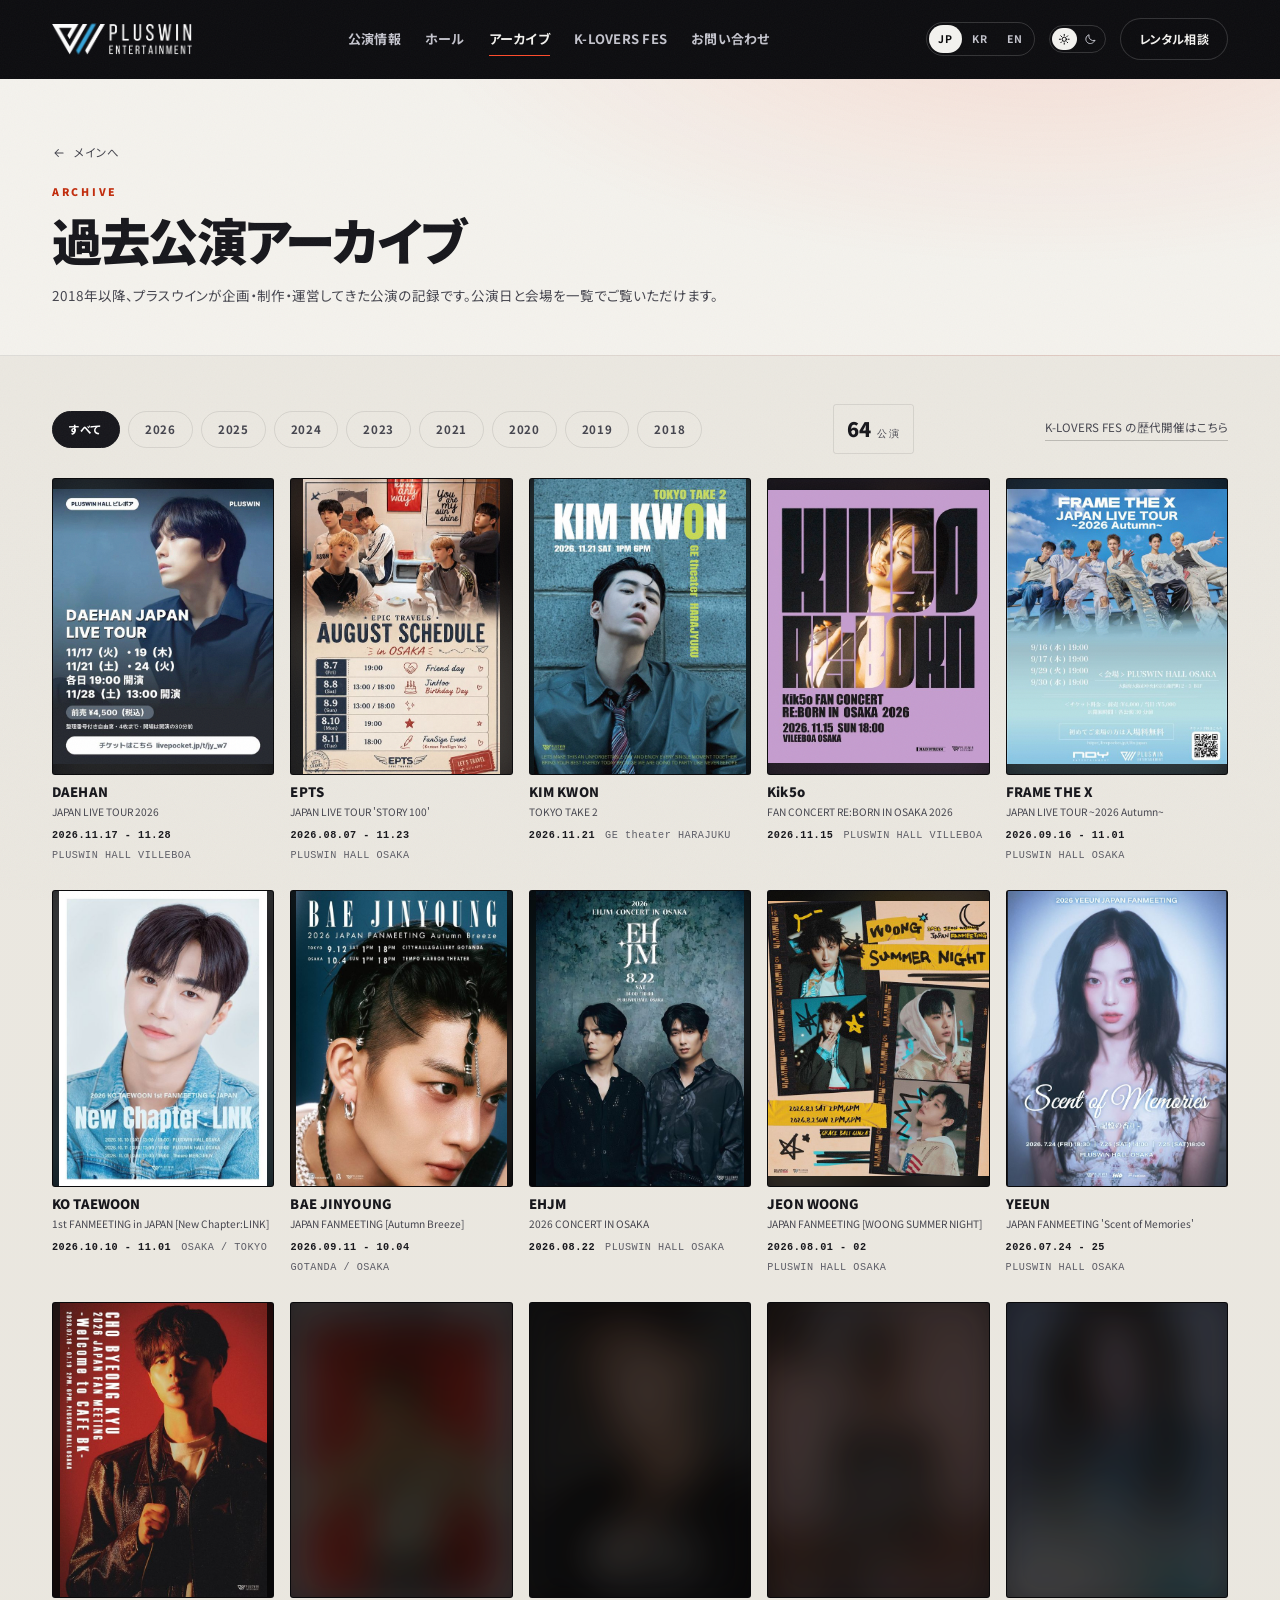
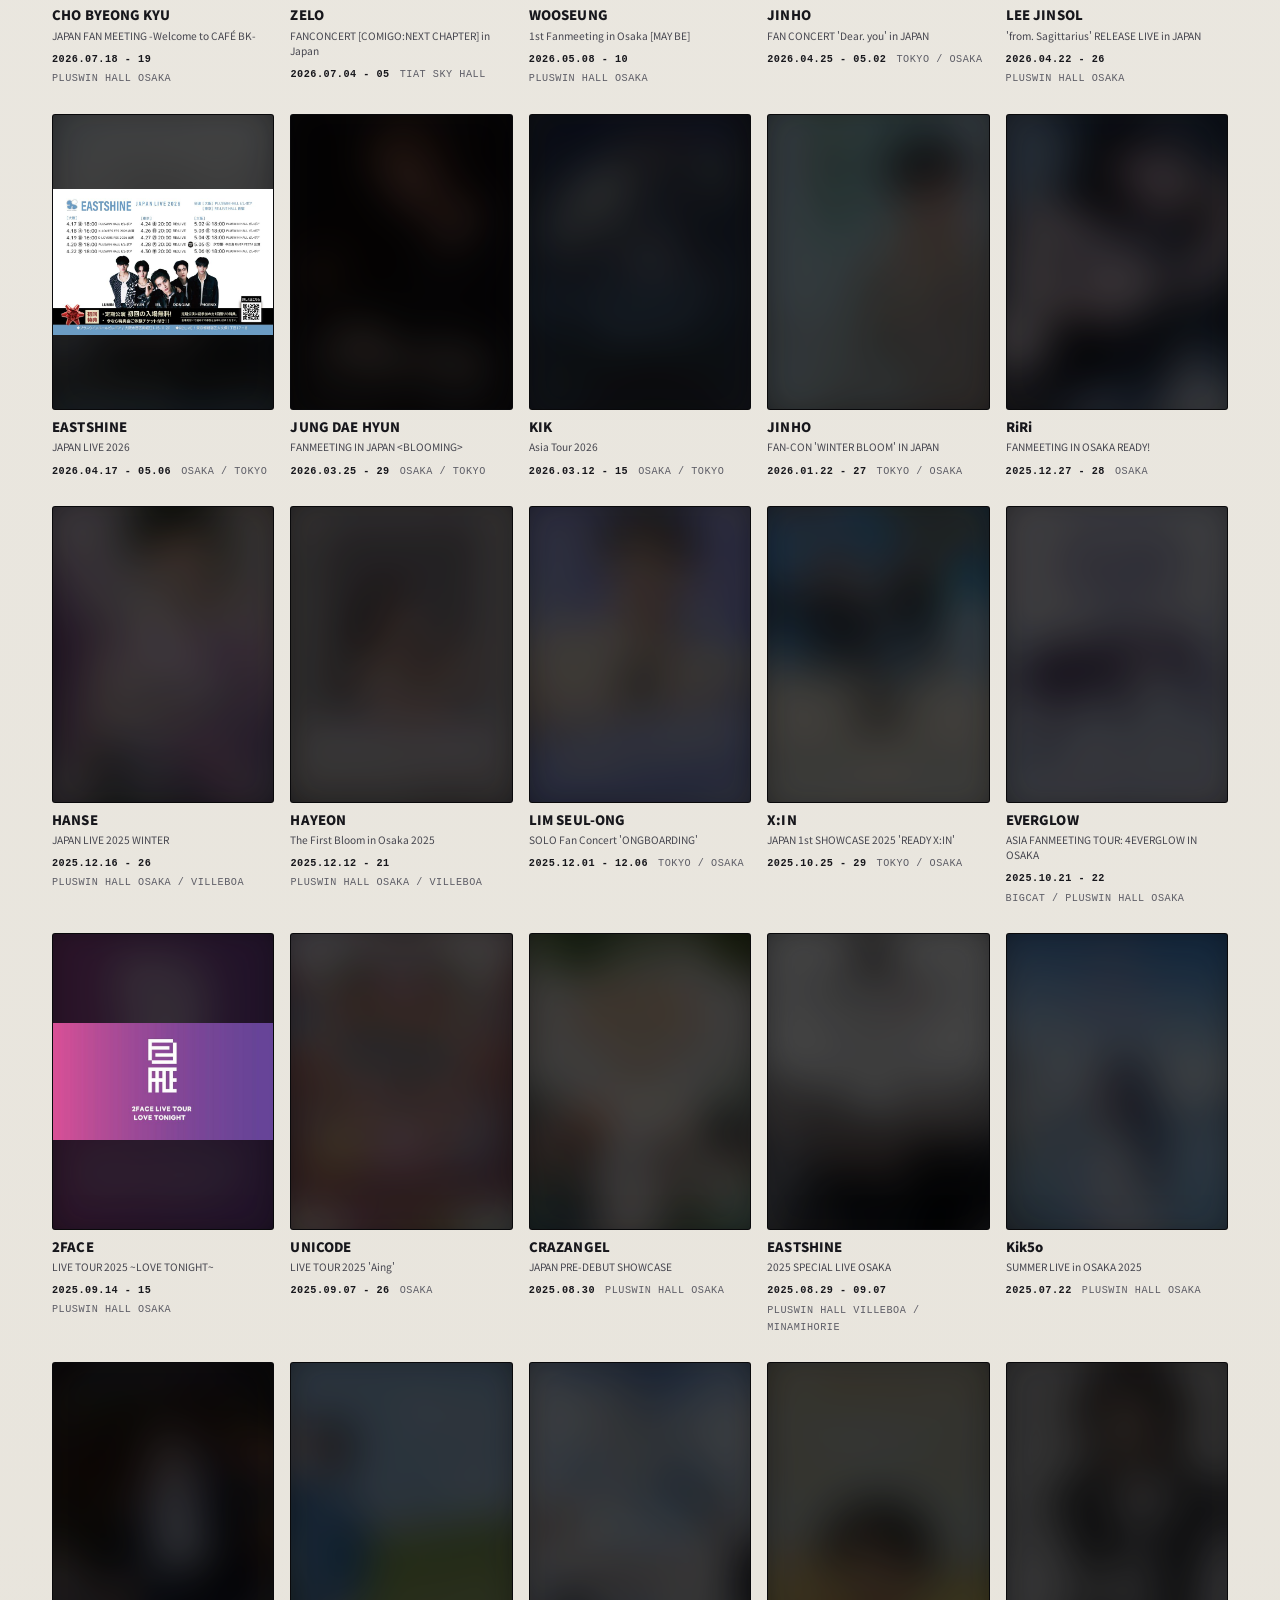
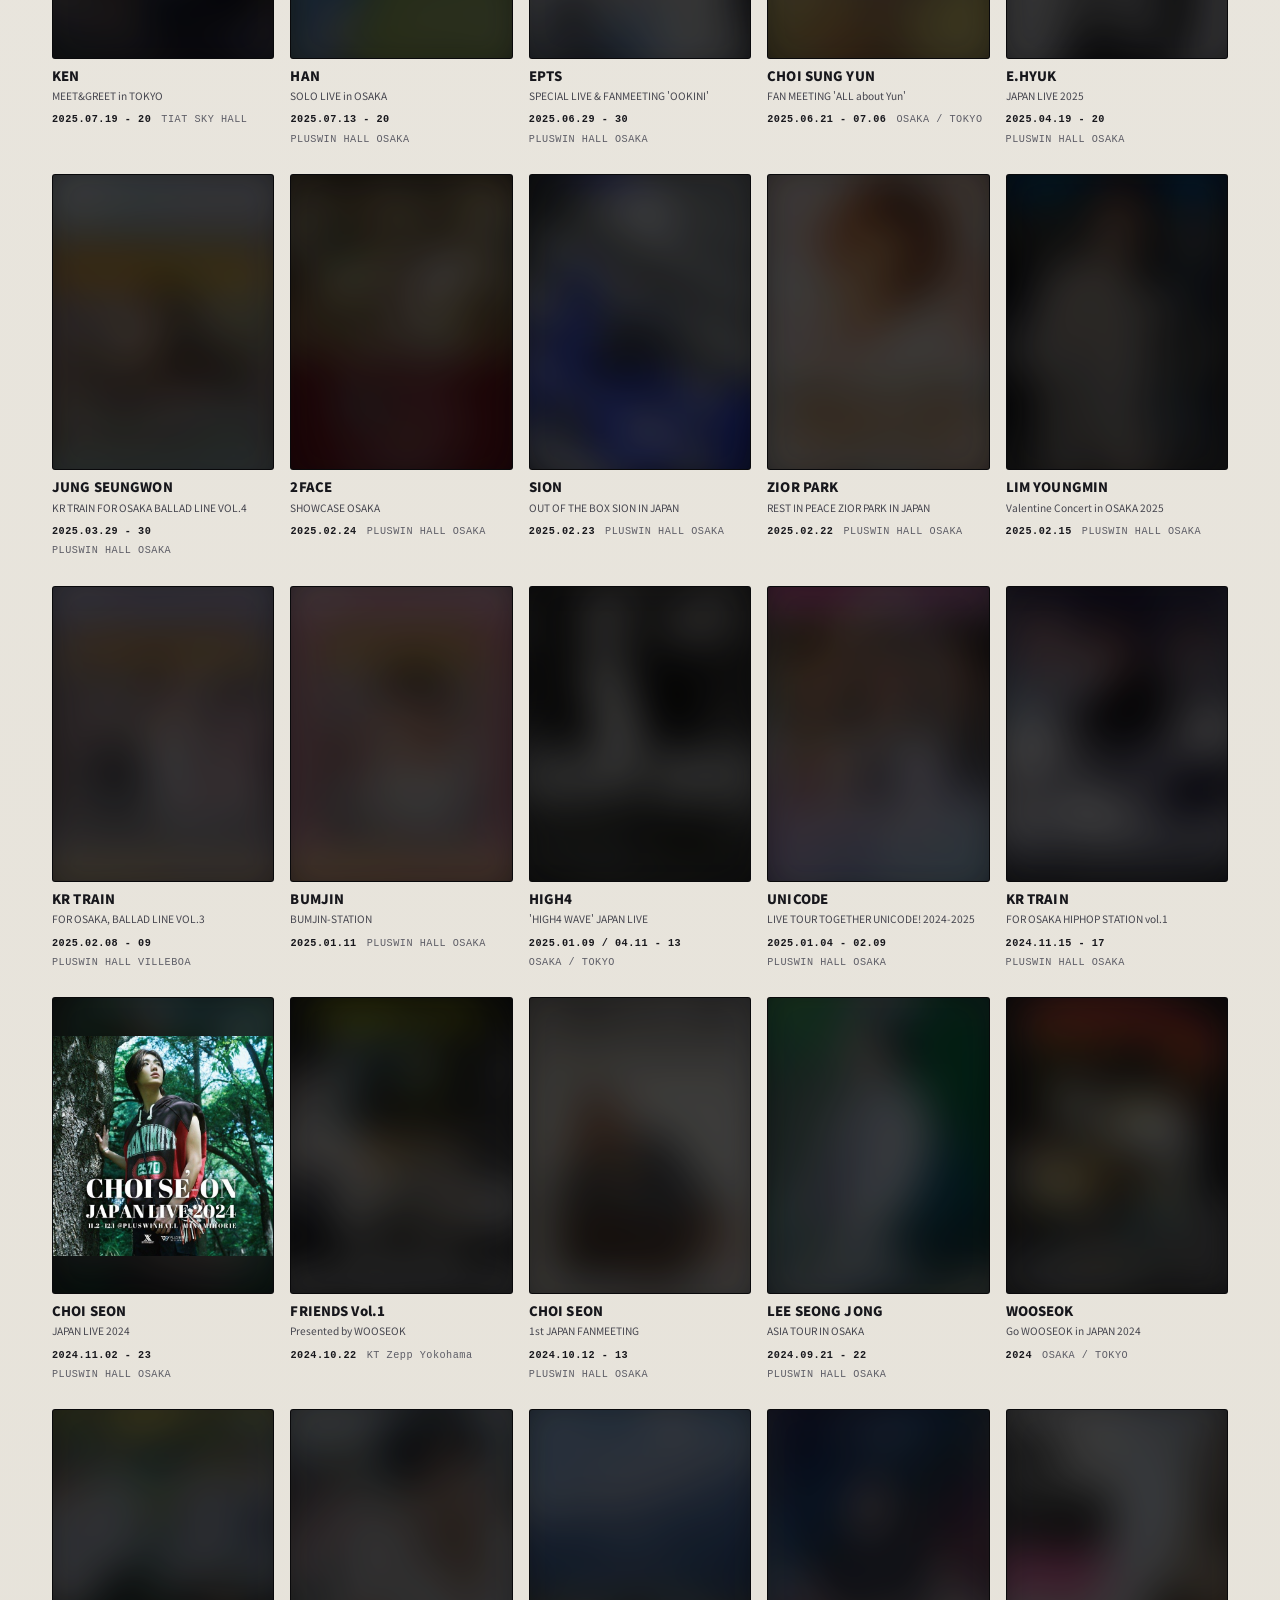
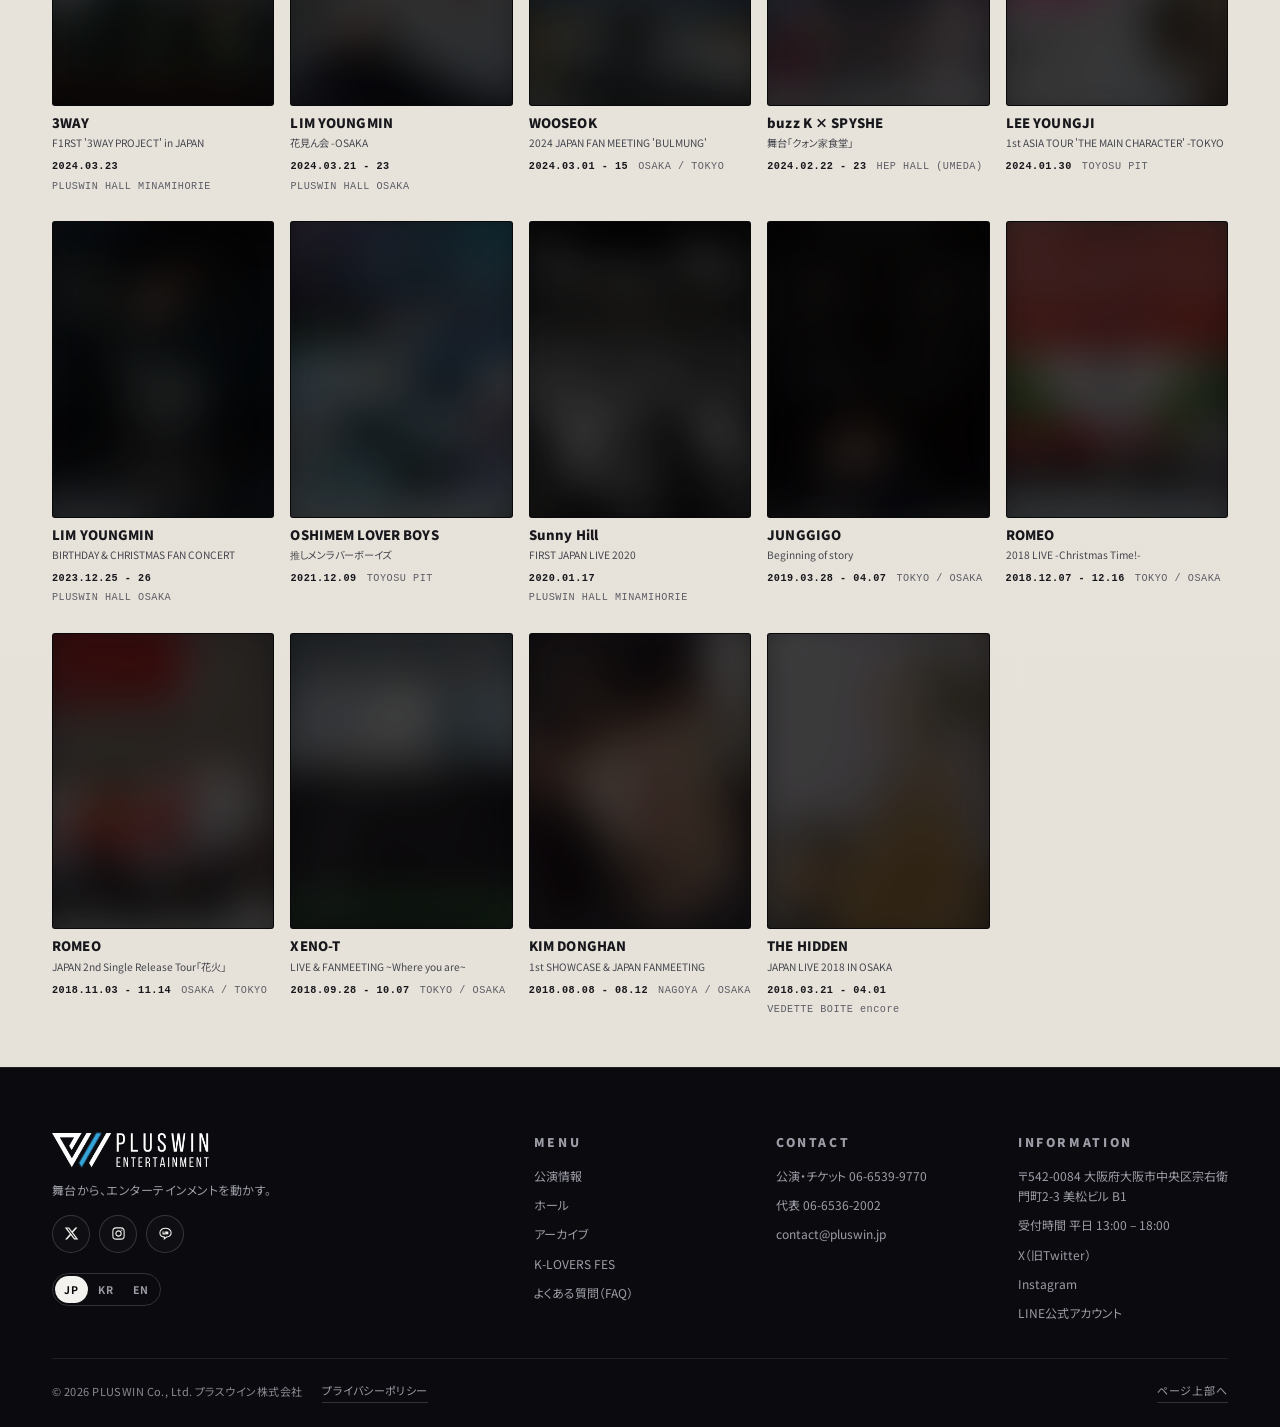
==== commit 71b2e2bb: "아카이브: JINHO Dear. you·EVERGLOW 포스터 교체 및 날짜·장소 보정, EASTSHINE 2025 SPECIAL LIVE OSAKA 추가; ?v=20261128q" ====
--- a/archive.html
+++ b/archive.html
@@ -26,7 +26,7 @@
 <meta property="og:image" content="https://hkw8102.github.io/-/assets/img/hall/stage-full.jpg">
 <link rel="icon" href="assets/favicon.png" sizes="64x64" type="image/png">
 <link rel="apple-touch-icon" href="assets/favicon-180.png">
-<link rel="stylesheet" href="styles.css?v=20261128p">
+<link rel="stylesheet" href="styles.css?v=20261128q">
 </head>
 <body data-page="archive">
 <div class="grain" aria-hidden="true"></div>
@@ -148,10 +148,10 @@
   </div>
 </footer>
 
-<script src="assets/js/analytics.js?v=20261128p"></script>
-<script src="assets/js/theme.js?v=20261128p"></script>
-<script src="assets/js/data.js?v=20261128p"></script>
-<script src="assets/js/i18n-extra.js?v=20261128p"></script>
-<script src="assets/js/site.js?v=20261128p"></script>
+<script src="assets/js/analytics.js?v=20261128q"></script>
+<script src="assets/js/theme.js?v=20261128q"></script>
+<script src="assets/js/data.js?v=20261128q"></script>
+<script src="assets/js/i18n-extra.js?v=20261128q"></script>
+<script src="assets/js/site.js?v=20261128q"></script>
 </body>
 </html>
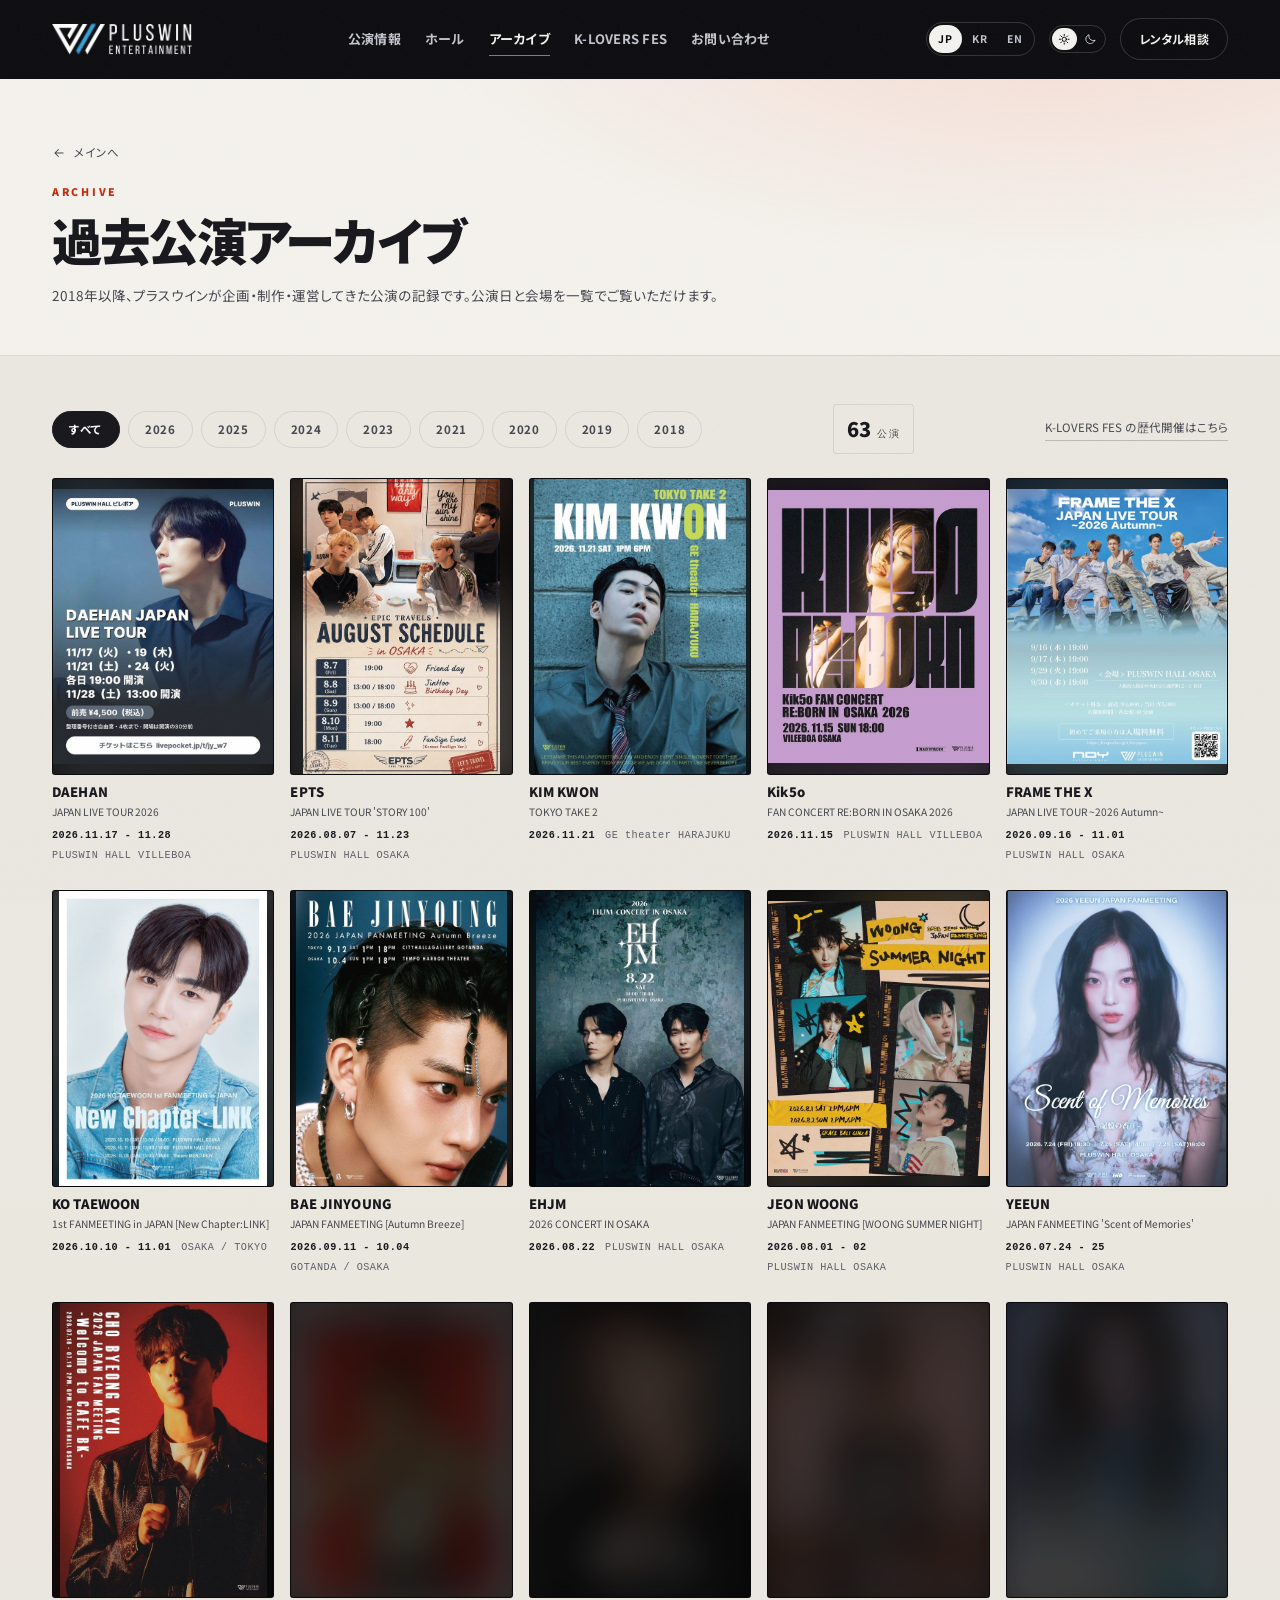
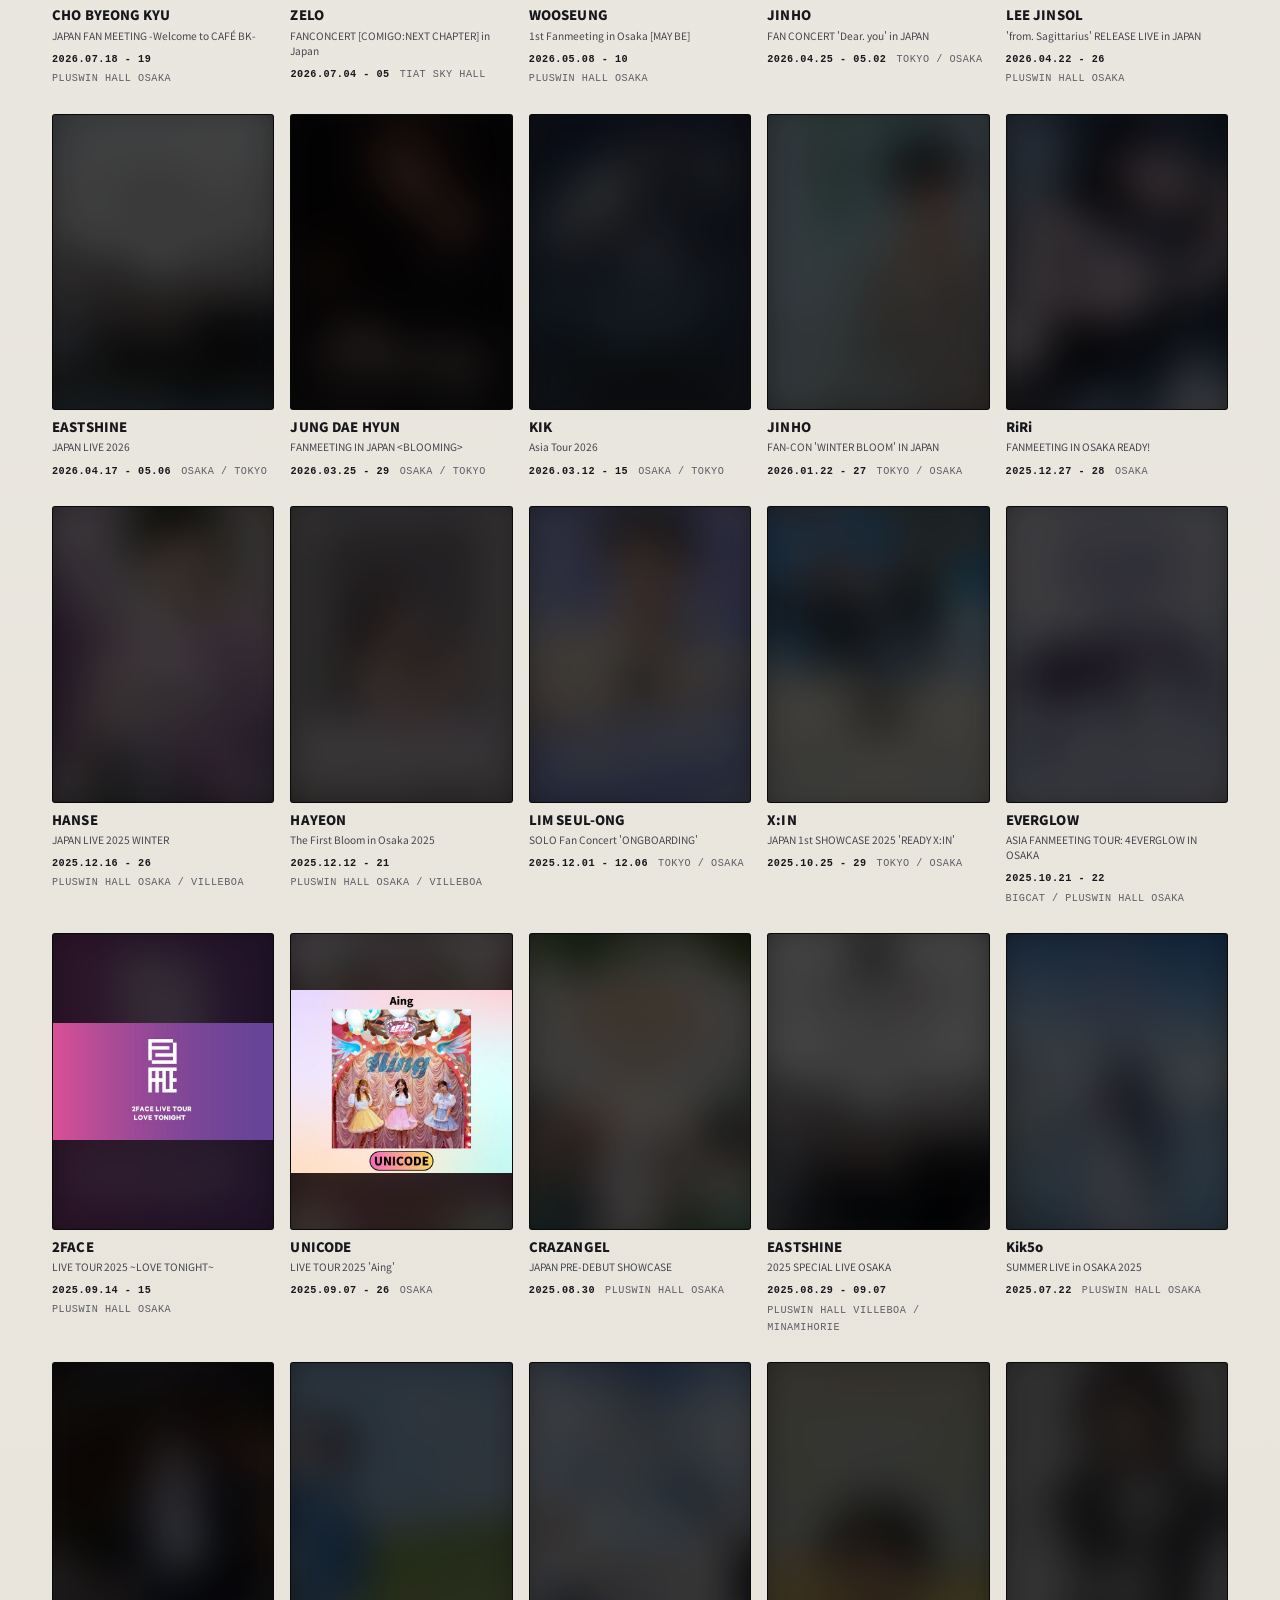
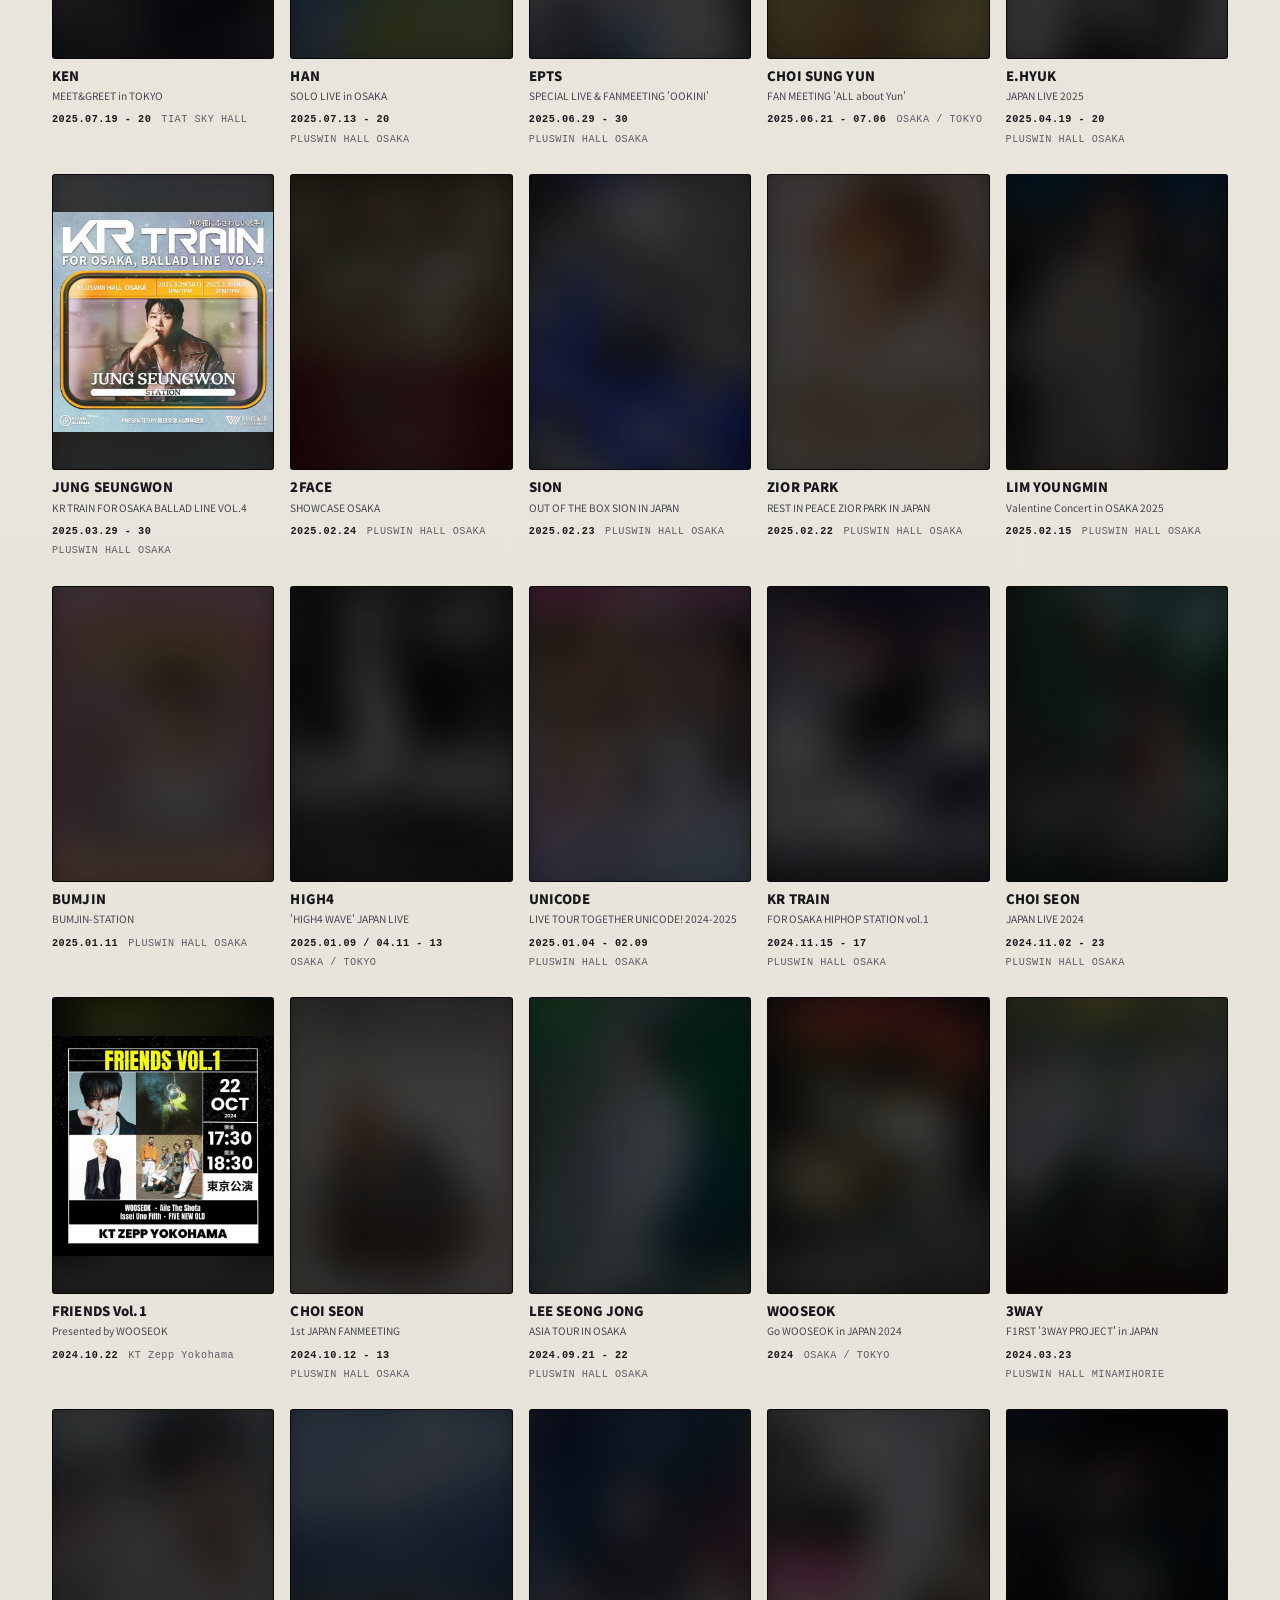
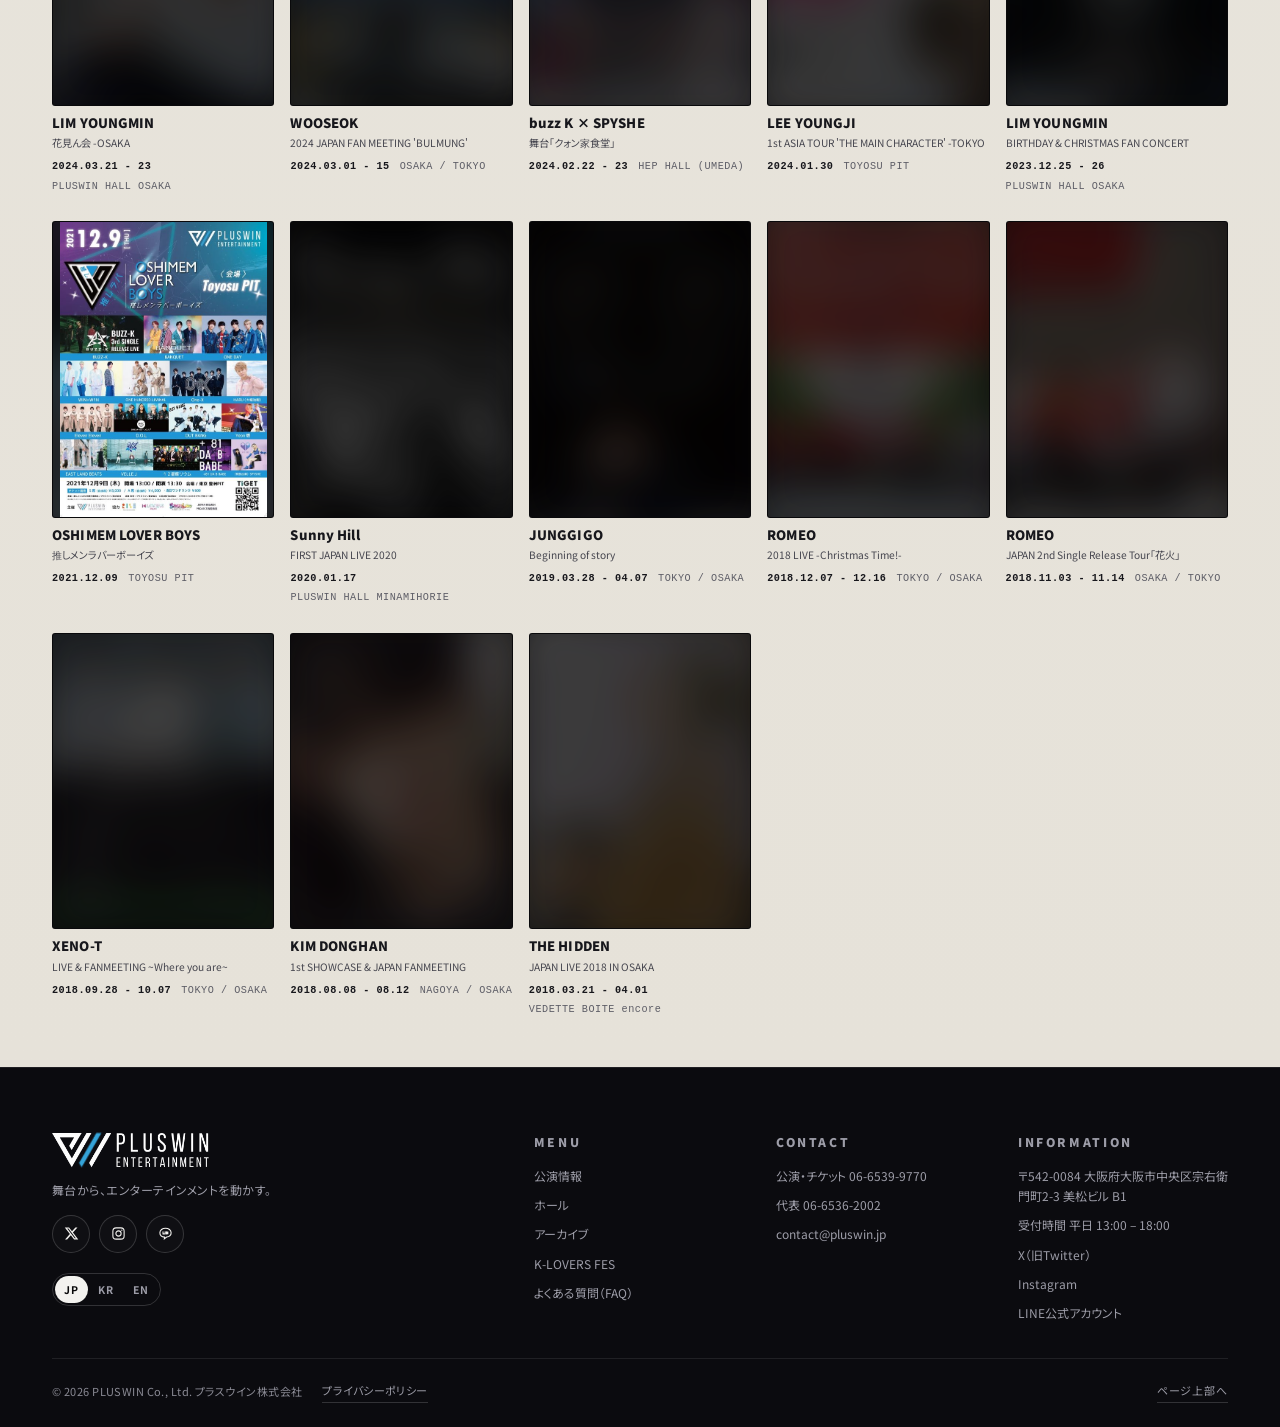
==== commit 6b790700: "아카이브: KR TRAIN FOR OSAKA, BALLAD LINE VOL.3 삭제; ?v=20261128r Co-Authored-By: Claude Opus 5.5 <norepl" ====
--- a/archive.html
+++ b/archive.html
@@ -26,7 +26,7 @@
 <meta property="og:image" content="https://hkw8102.github.io/-/assets/img/hall/stage-full.jpg">
 <link rel="icon" href="assets/favicon.png" sizes="64x64" type="image/png">
 <link rel="apple-touch-icon" href="assets/favicon-180.png">
-<link rel="stylesheet" href="styles.css?v=20261128q">
+<link rel="stylesheet" href="styles.css?v=20261128r">
 </head>
 <body data-page="archive">
 <div class="grain" aria-hidden="true"></div>
@@ -148,10 +148,10 @@
   </div>
 </footer>
 
-<script src="assets/js/analytics.js?v=20261128q"></script>
-<script src="assets/js/theme.js?v=20261128q"></script>
-<script src="assets/js/data.js?v=20261128q"></script>
-<script src="assets/js/i18n-extra.js?v=20261128q"></script>
-<script src="assets/js/site.js?v=20261128q"></script>
+<script src="assets/js/analytics.js?v=20261128r"></script>
+<script src="assets/js/theme.js?v=20261128r"></script>
+<script src="assets/js/data.js?v=20261128r"></script>
+<script src="assets/js/i18n-extra.js?v=20261128r"></script>
+<script src="assets/js/site.js?v=20261128r"></script>
 </body>
 </html>
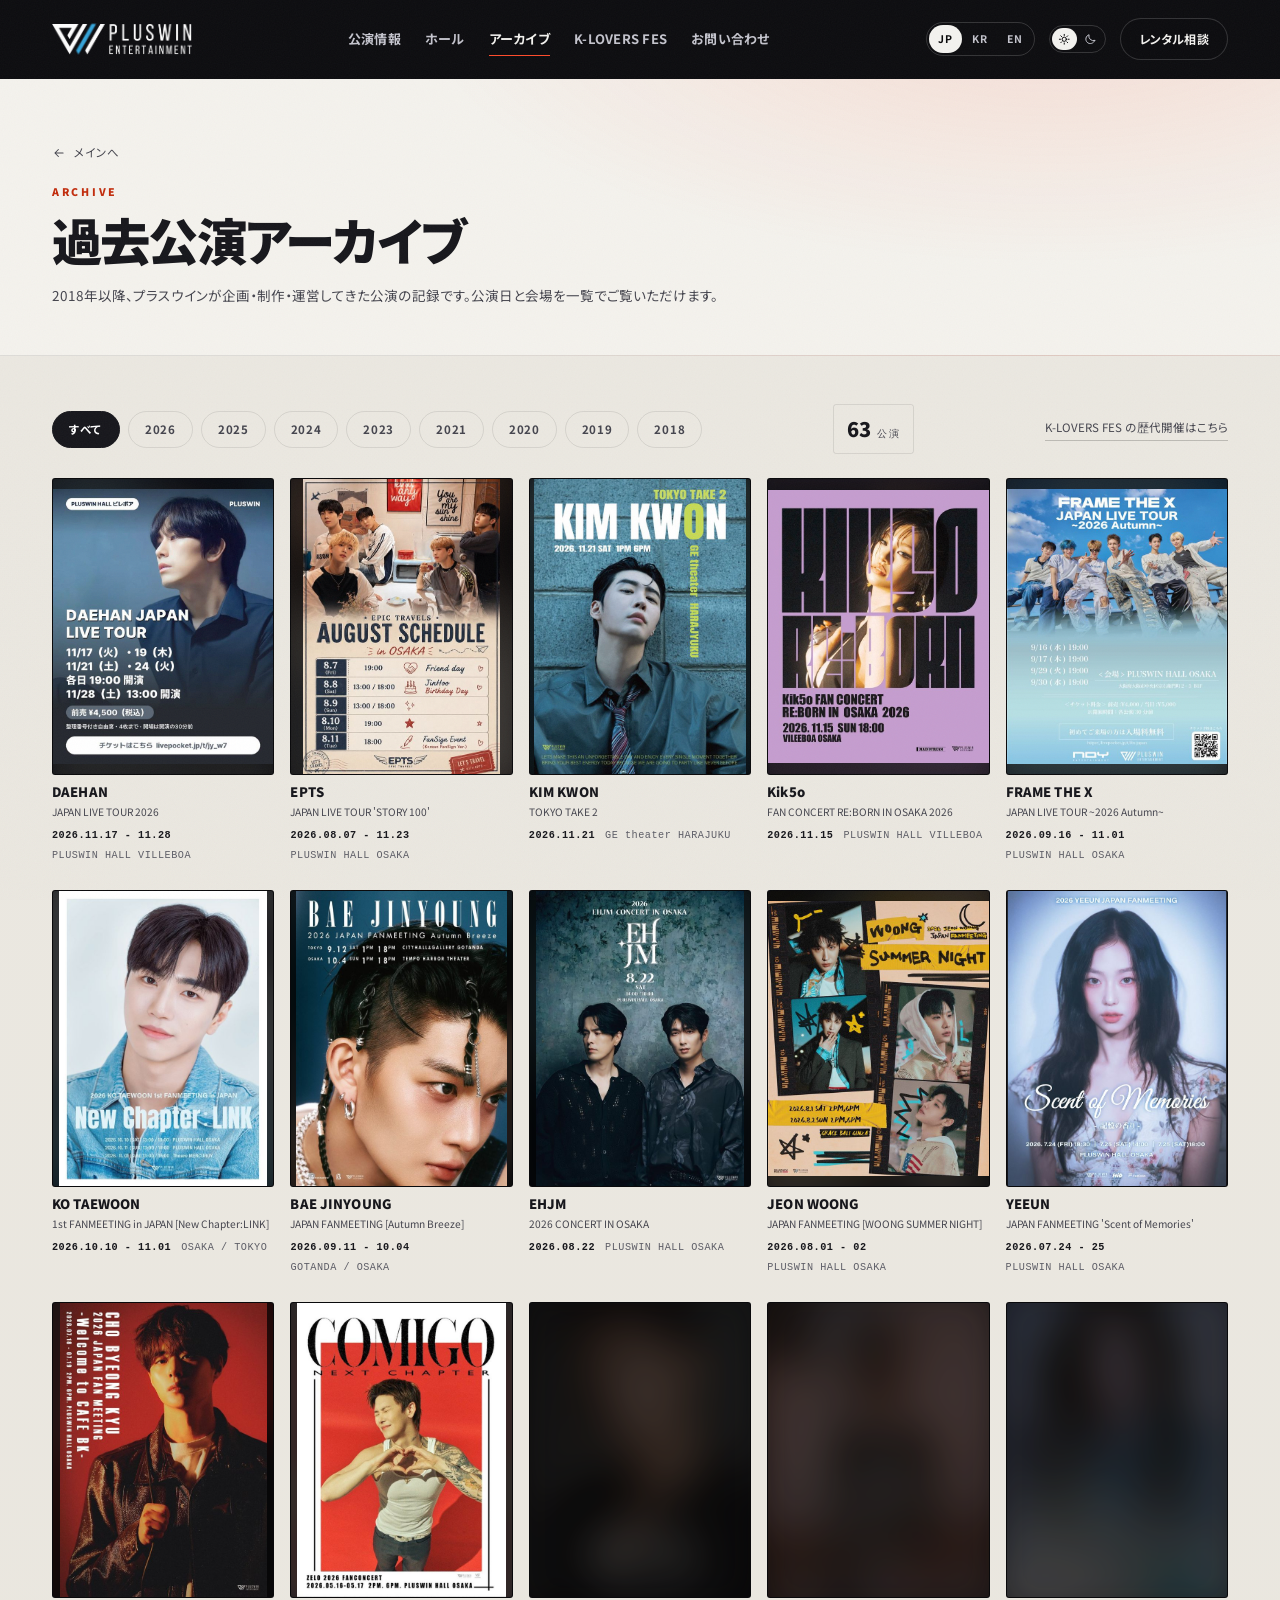
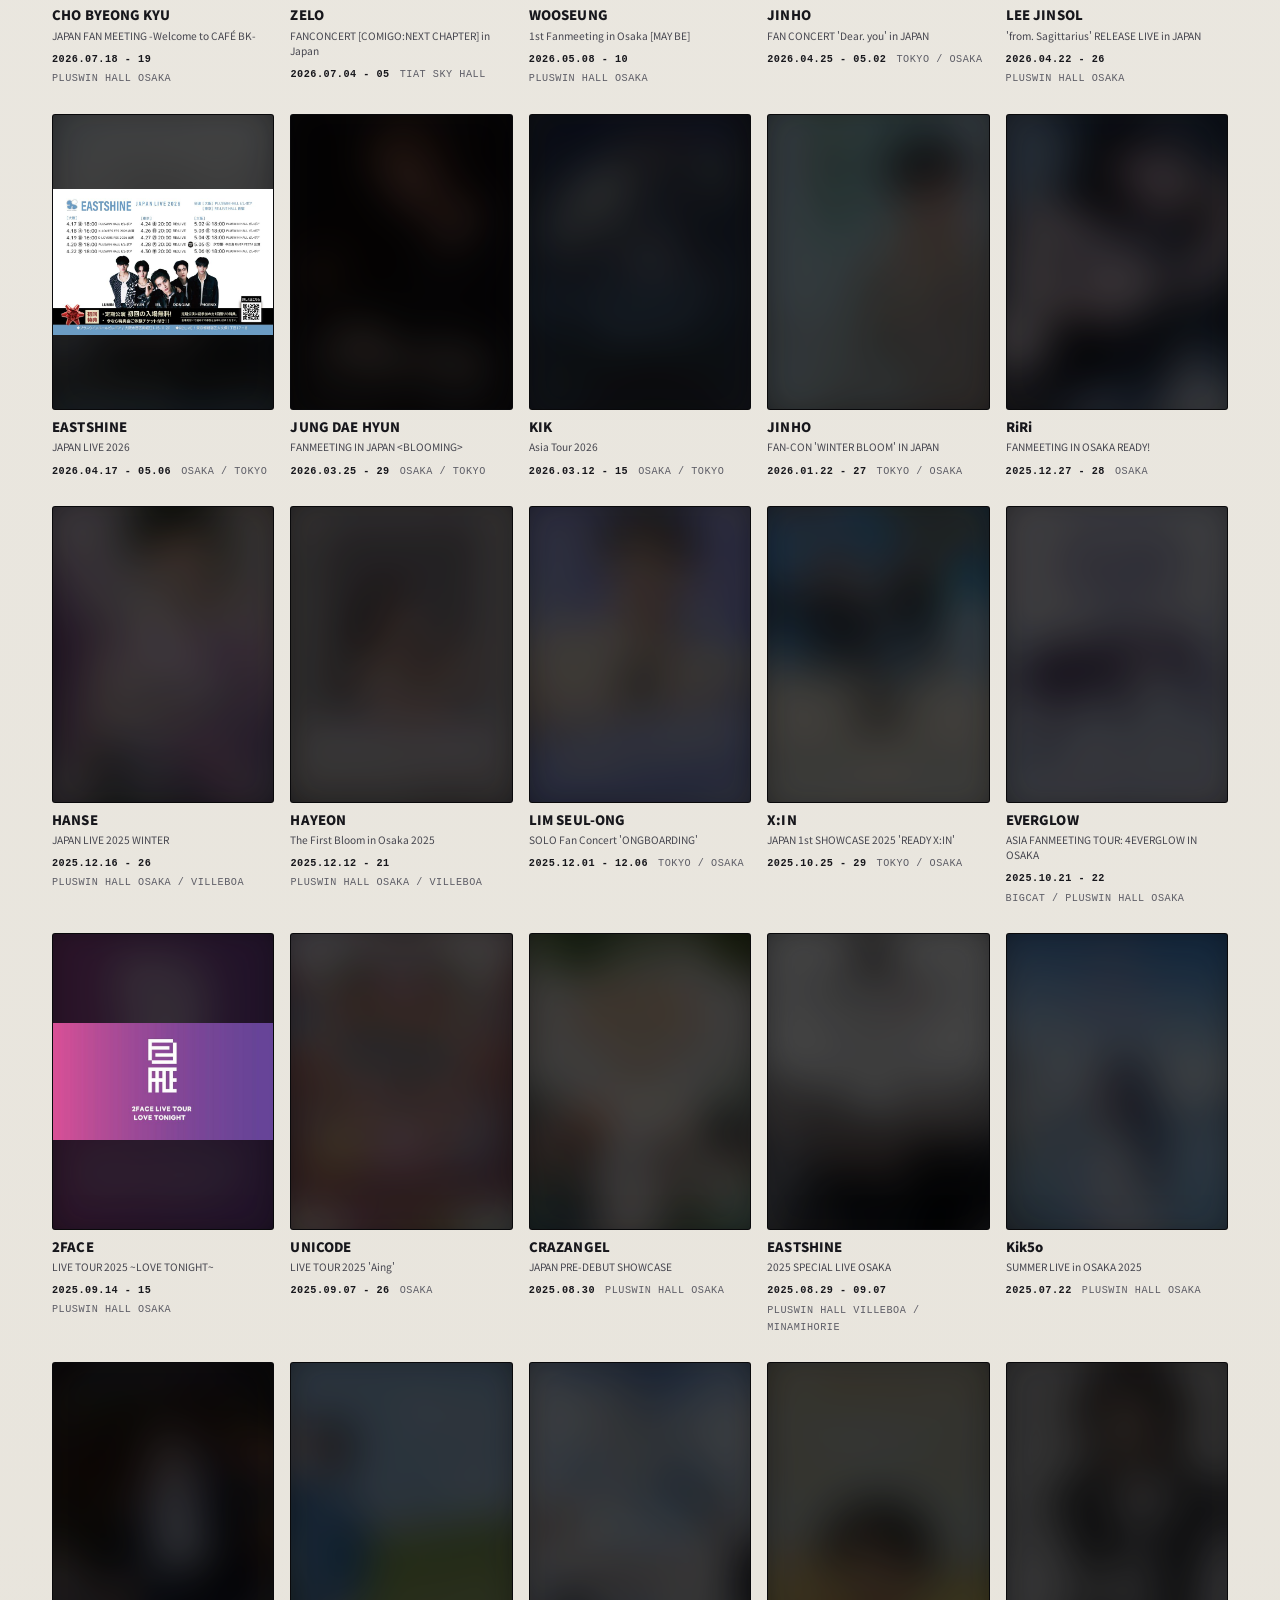
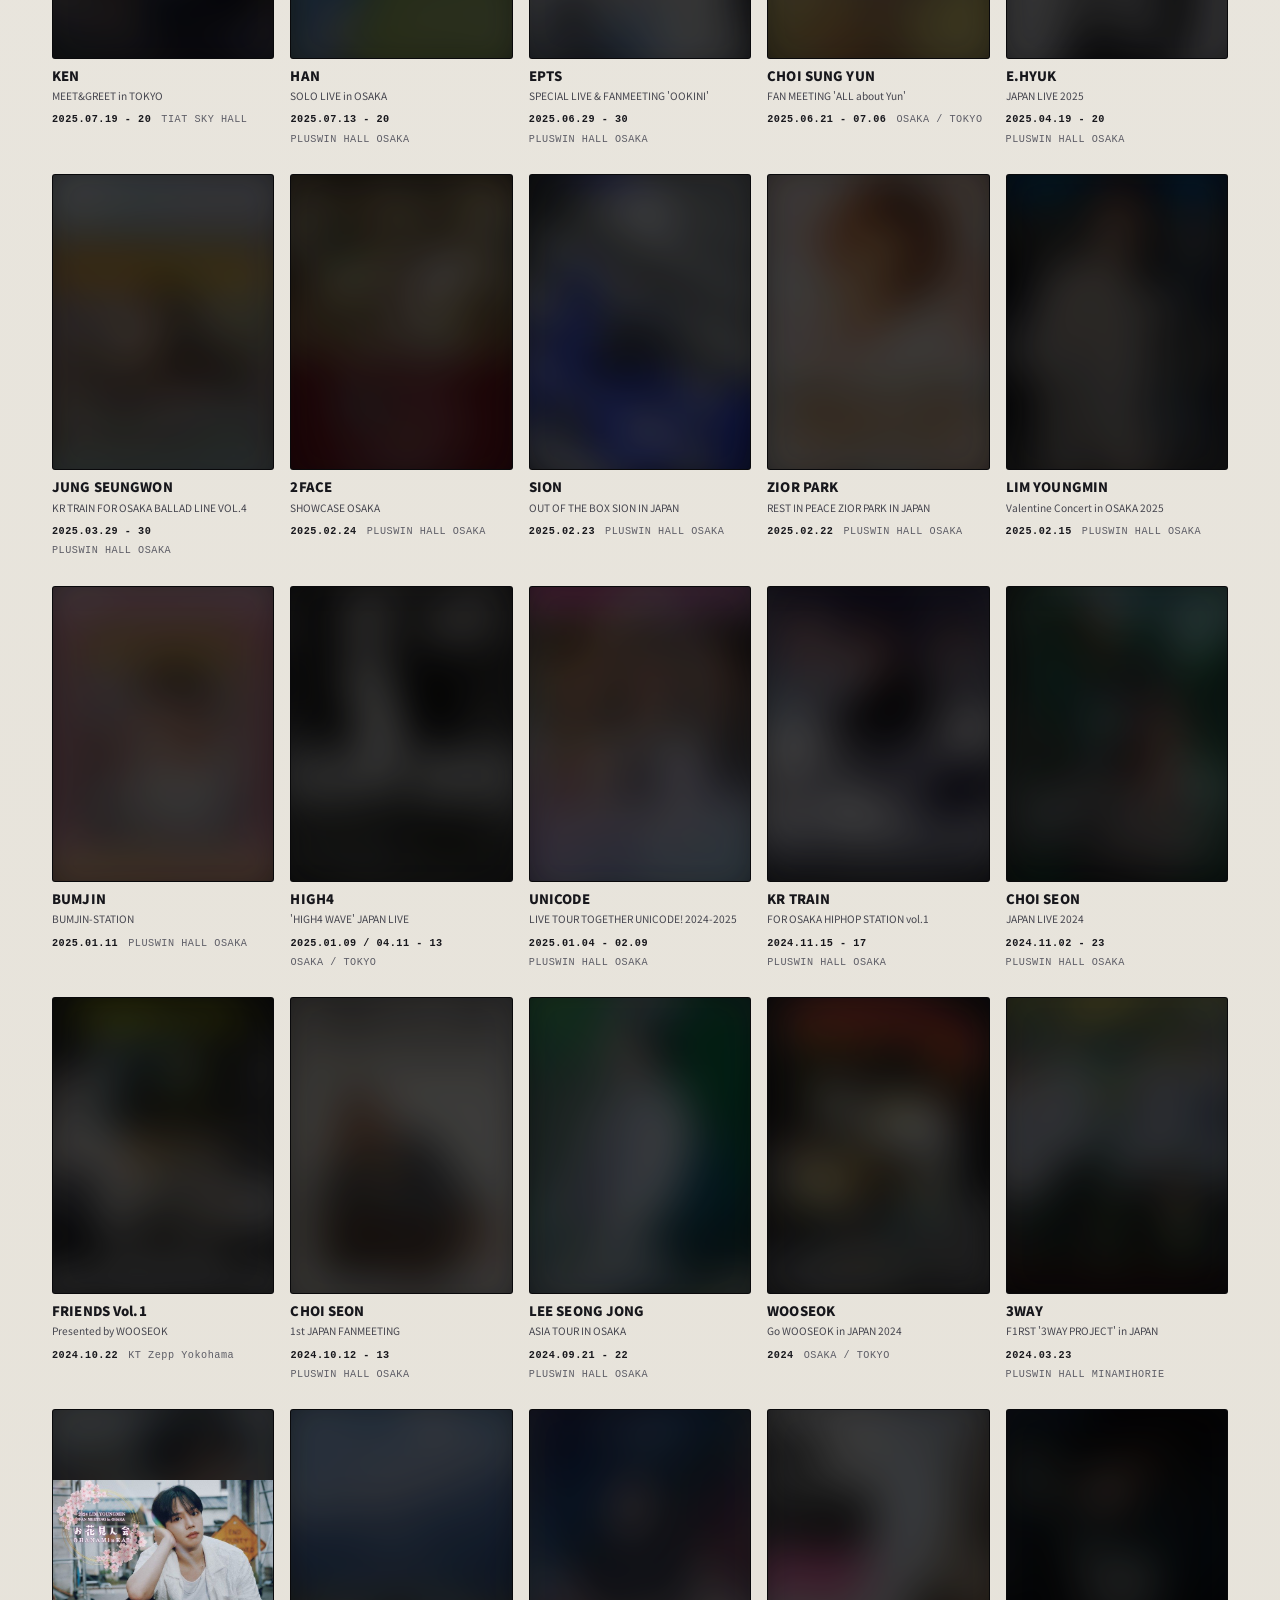
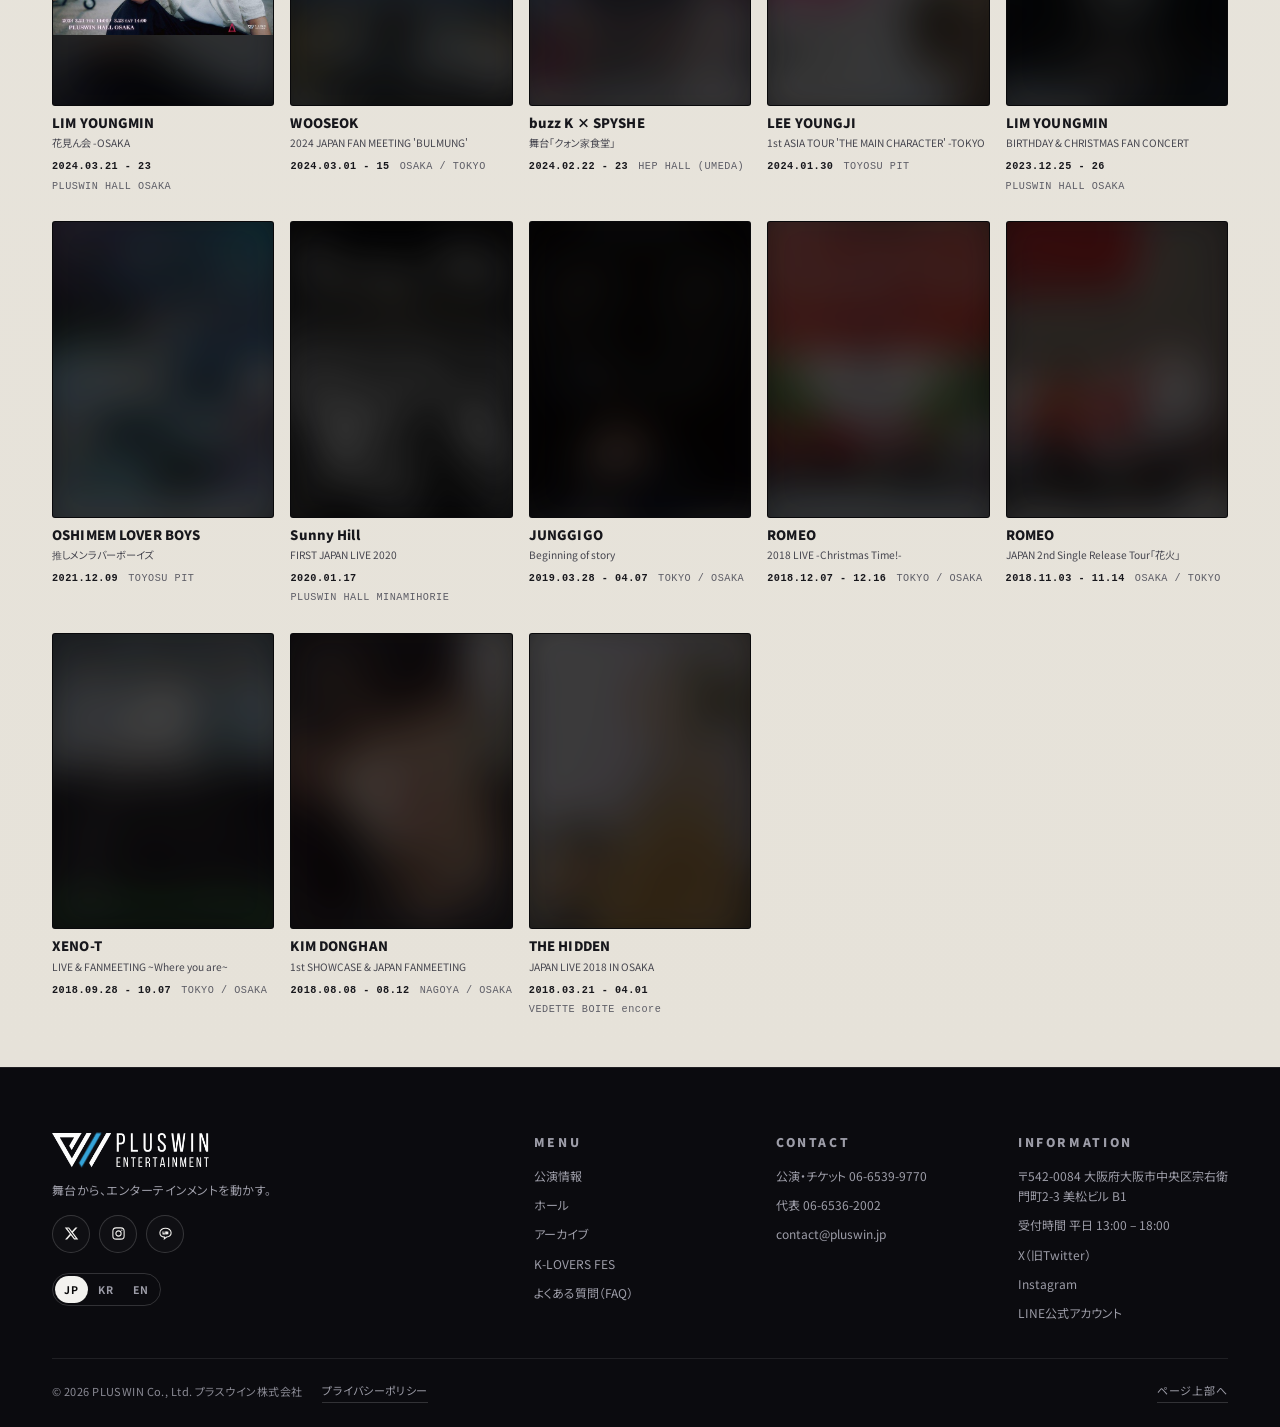
==== commit 7acc3cfe: "생방송·카메라 관련 삭제: 요금표·견적기의 배신 카메라/LAN, 배신 관련 문구(일·한·영), 장비 목록의 스튜디오·PTZ 카메라, 영상 카테고리 카메라 아이콘; ?v=202611" ====
--- a/archive.html
+++ b/archive.html
@@ -26,7 +26,7 @@
 <meta property="og:image" content="https://hkw8102.github.io/-/assets/img/hall/stage-full.jpg">
 <link rel="icon" href="assets/favicon.png" sizes="64x64" type="image/png">
 <link rel="apple-touch-icon" href="assets/favicon-180.png">
-<link rel="stylesheet" href="styles.css?v=20261128r">
+<link rel="stylesheet" href="styles.css?v=20261128t">
 </head>
 <body data-page="archive">
 <div class="grain" aria-hidden="true"></div>
@@ -148,10 +148,10 @@
   </div>
 </footer>
 
-<script src="assets/js/analytics.js?v=20261128r"></script>
-<script src="assets/js/theme.js?v=20261128r"></script>
-<script src="assets/js/data.js?v=20261128r"></script>
-<script src="assets/js/i18n-extra.js?v=20261128r"></script>
-<script src="assets/js/site.js?v=20261128r"></script>
+<script src="assets/js/analytics.js?v=20261128t"></script>
+<script src="assets/js/theme.js?v=20261128t"></script>
+<script src="assets/js/data.js?v=20261128t"></script>
+<script src="assets/js/i18n-extra.js?v=20261128t"></script>
+<script src="assets/js/site.js?v=20261128t"></script>
 </body>
 </html>
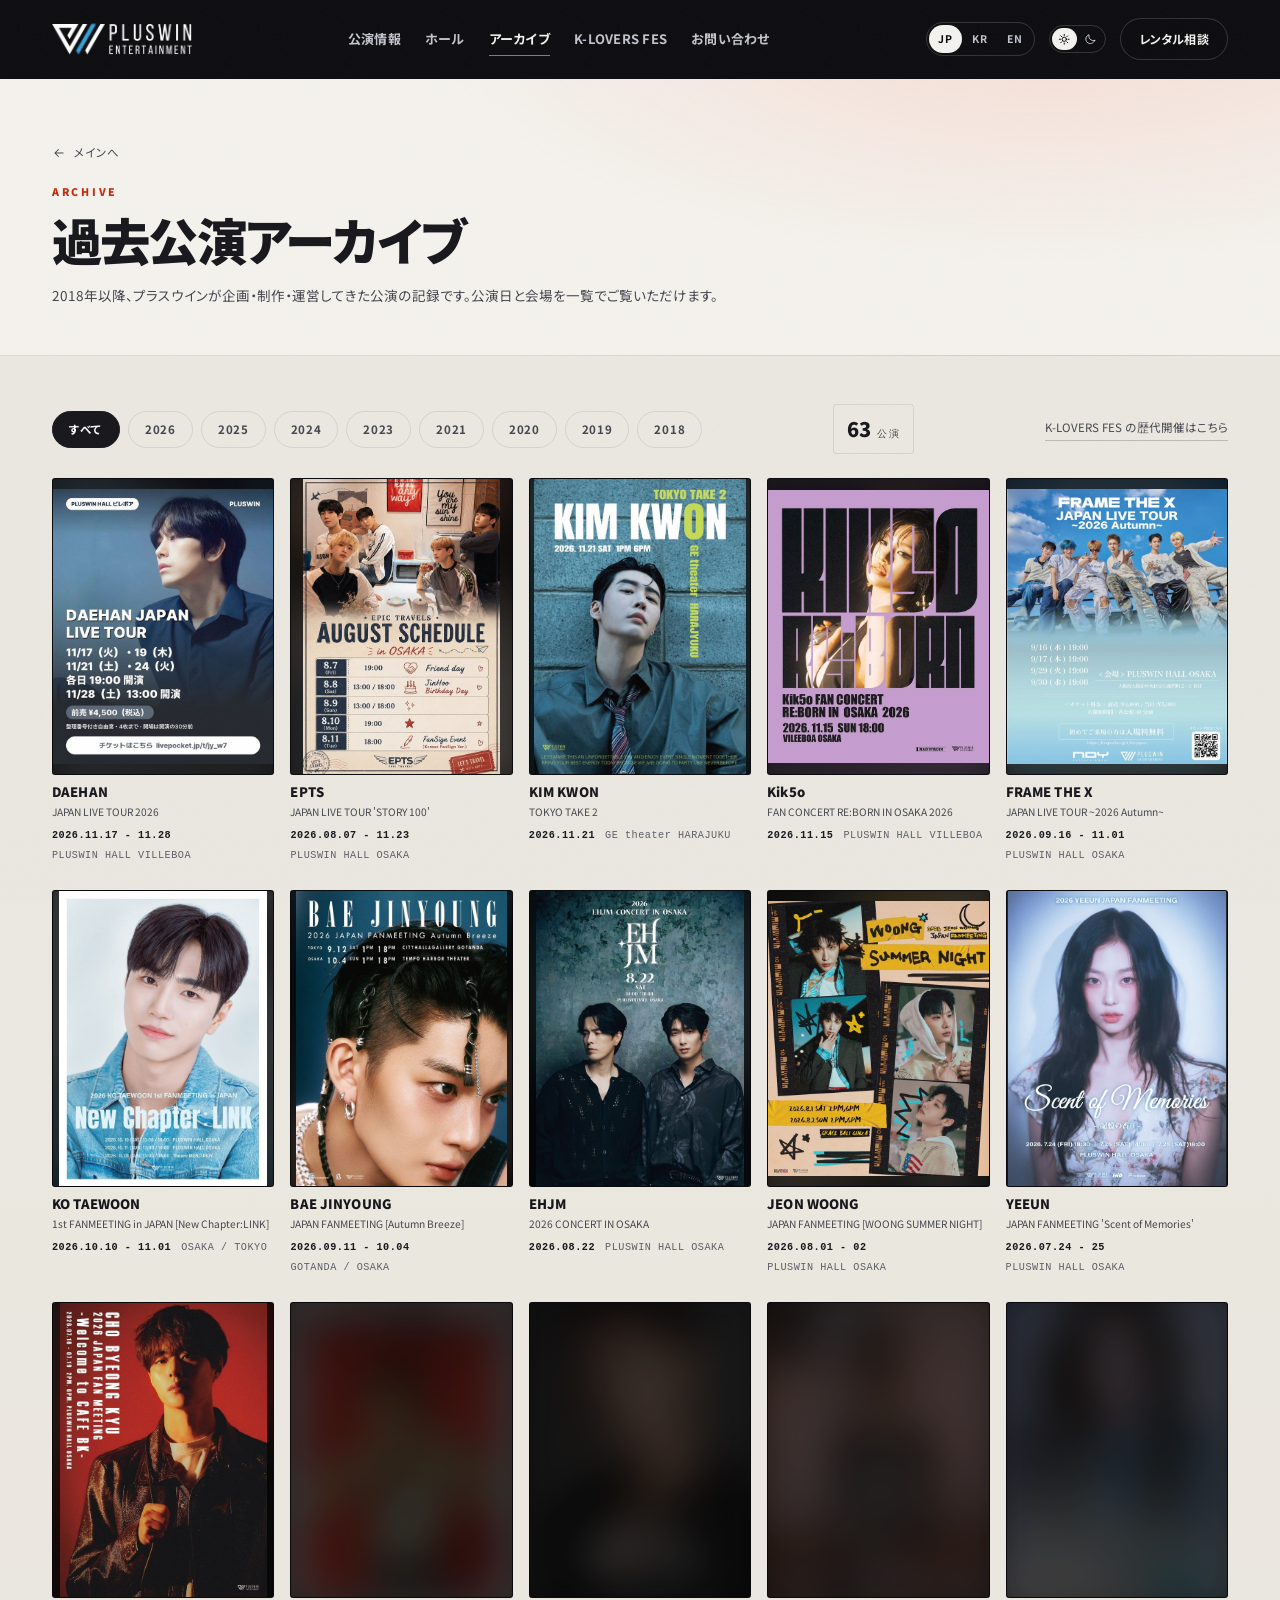
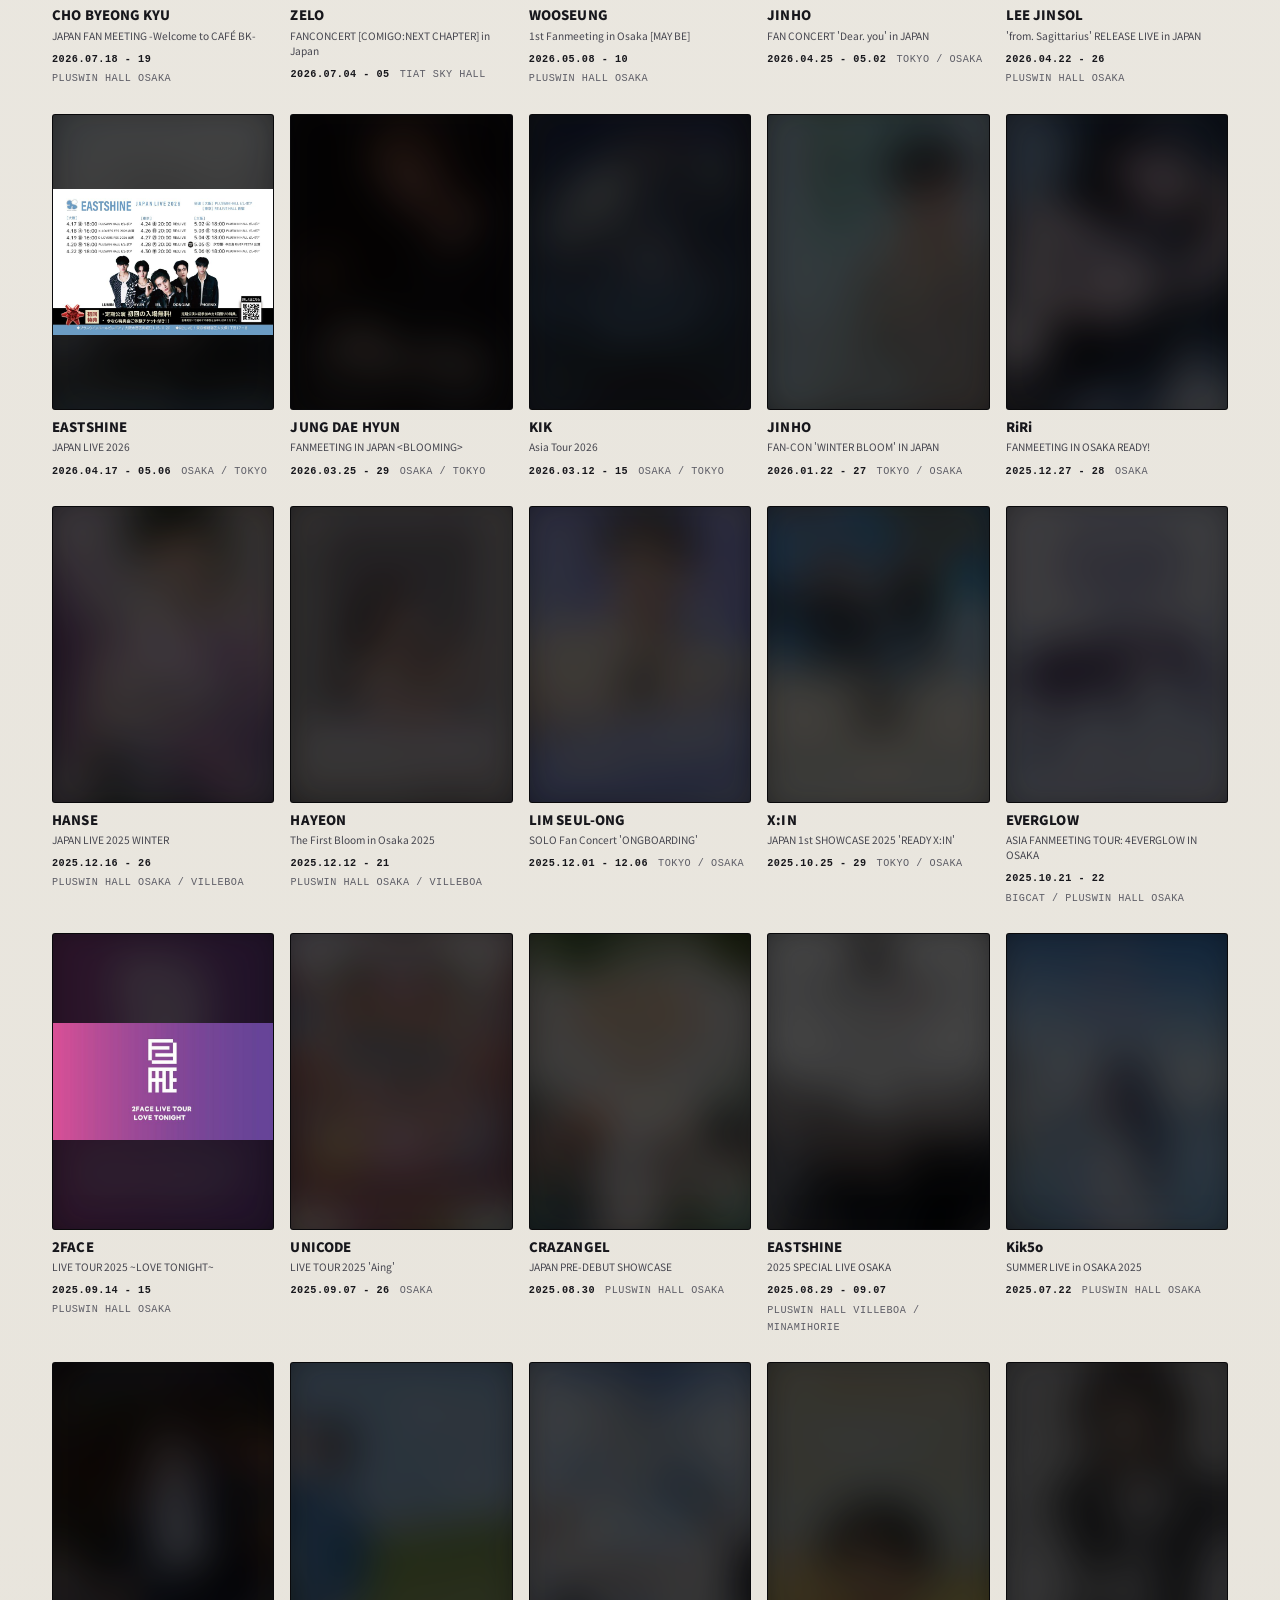
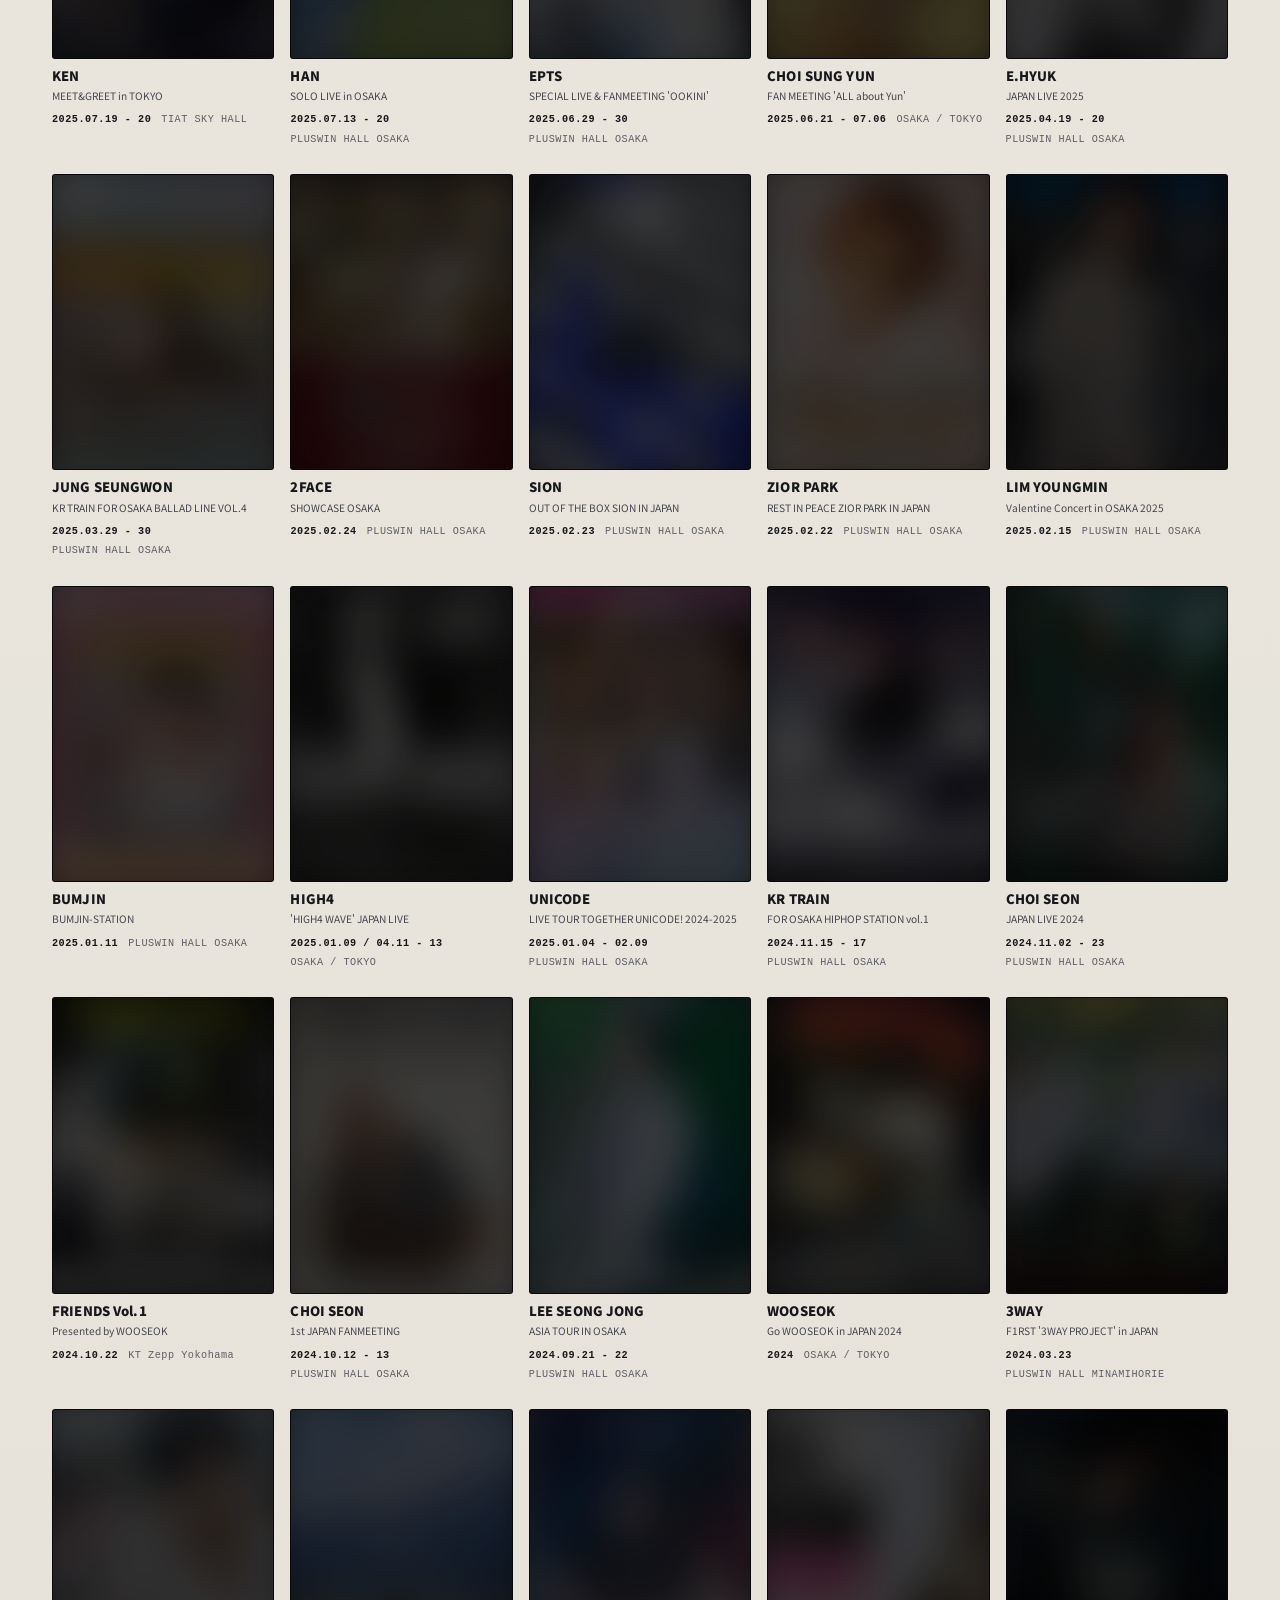
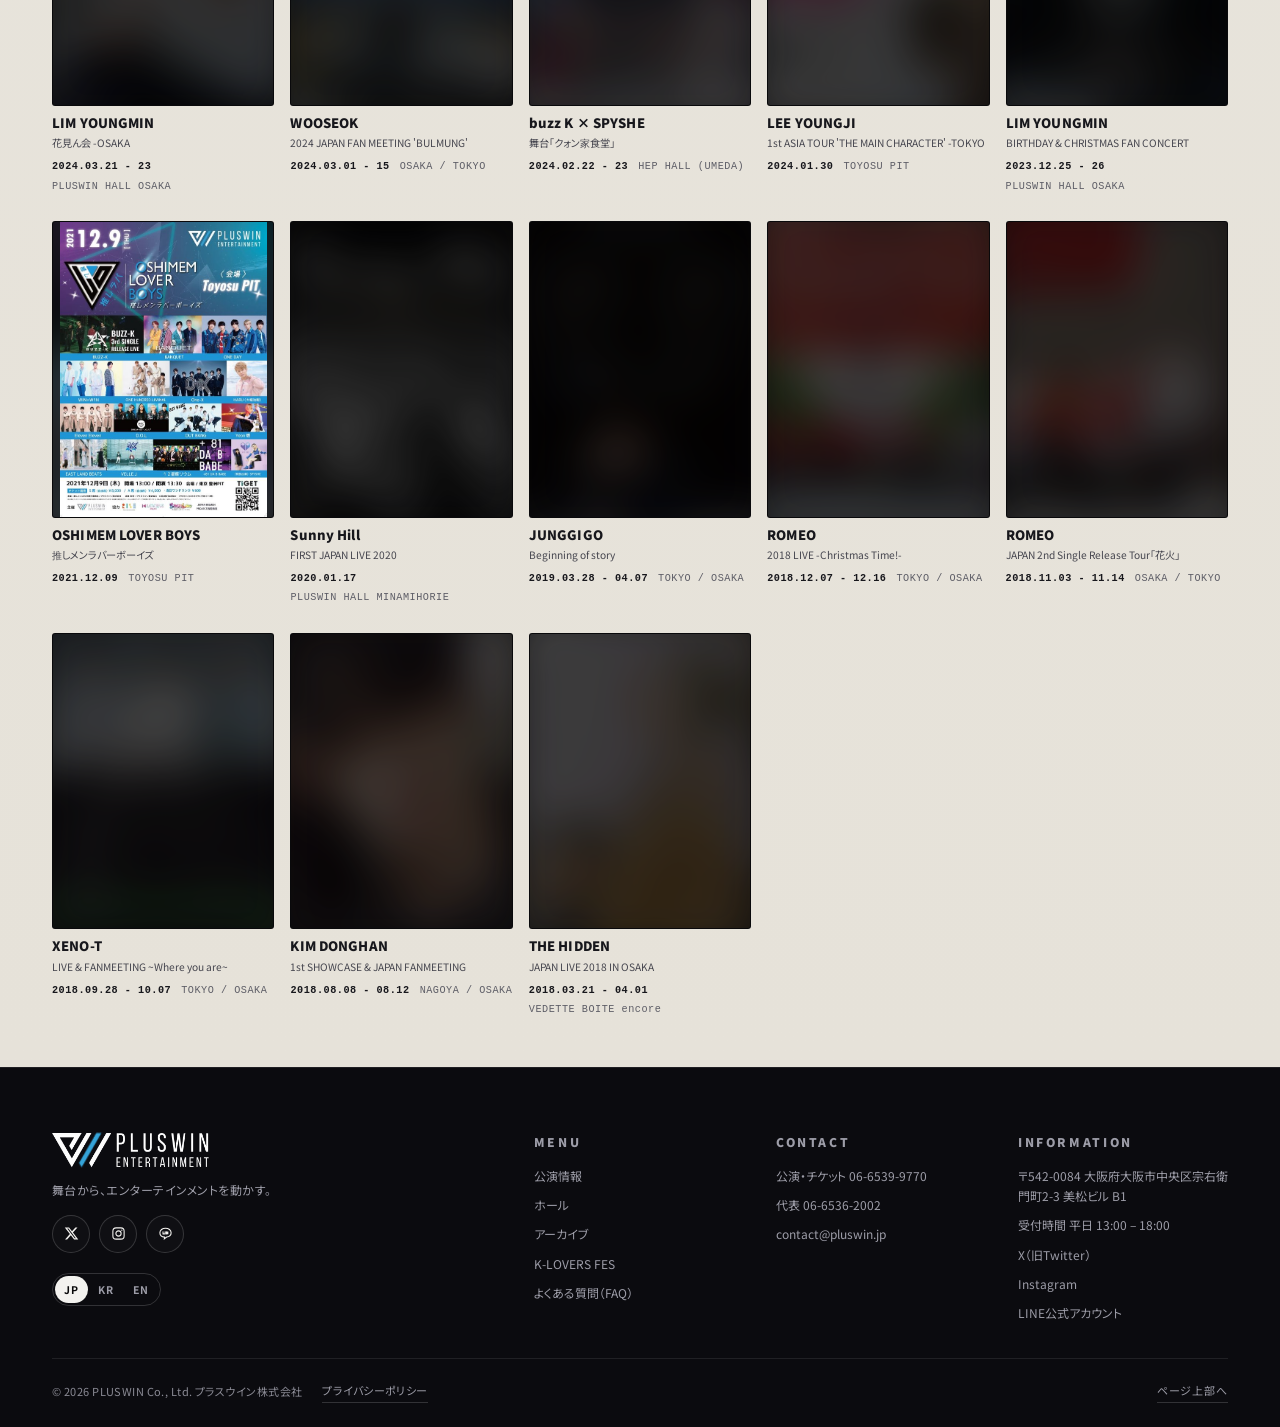
==== commit bd8e6640: "홀 페이지 요금표 아래에 견적서 만들기(estimate.html) 연결, 견적은 참고 금액·최종 금액은 협의 문구 추가(일·한·영); ?v=20261128u Co-Authored-" ====
--- a/archive.html
+++ b/archive.html
@@ -26,7 +26,7 @@
 <meta property="og:image" content="https://hkw8102.github.io/-/assets/img/hall/stage-full.jpg">
 <link rel="icon" href="assets/favicon.png" sizes="64x64" type="image/png">
 <link rel="apple-touch-icon" href="assets/favicon-180.png">
-<link rel="stylesheet" href="styles.css?v=20261128t">
+<link rel="stylesheet" href="styles.css?v=20261128u">
 </head>
 <body data-page="archive">
 <div class="grain" aria-hidden="true"></div>
@@ -148,10 +148,10 @@
   </div>
 </footer>
 
-<script src="assets/js/analytics.js?v=20261128t"></script>
-<script src="assets/js/theme.js?v=20261128t"></script>
-<script src="assets/js/data.js?v=20261128t"></script>
-<script src="assets/js/i18n-extra.js?v=20261128t"></script>
-<script src="assets/js/site.js?v=20261128t"></script>
+<script src="assets/js/analytics.js?v=20261128u"></script>
+<script src="assets/js/theme.js?v=20261128u"></script>
+<script src="assets/js/data.js?v=20261128u"></script>
+<script src="assets/js/i18n-extra.js?v=20261128u"></script>
+<script src="assets/js/site.js?v=20261128u"></script>
 </body>
 </html>
--- a/styles.css
+++ b/styles.css
@@ -2015,3 +2015,10 @@
 
 /* LINE: a plain speech-bubble glyph (not the LINE logo) drawn like the Instagram icon */
 .sns-line{fill:none}
+
+/* hall rate card → quote builder (estimate.html) */
+.rental-quote{display:flex;align-items:center;justify-content:space-between;gap:18px 28px;flex-wrap:wrap;margin-top:22px;padding:20px 22px;border:1px solid var(--line);border-radius:14px;background:var(--bg2,transparent)}
+.rental-quote .rq-text{flex:1 1 320px;min-width:0}
+.rental-quote .rq-title{font-weight:700;font-size:15px;margin:0 0 6px}
+.rental-quote .rq-lead{margin:0;font-size:13px;line-height:1.7;color:var(--dim)}
+.rental-quote .btn{flex-shrink:0}
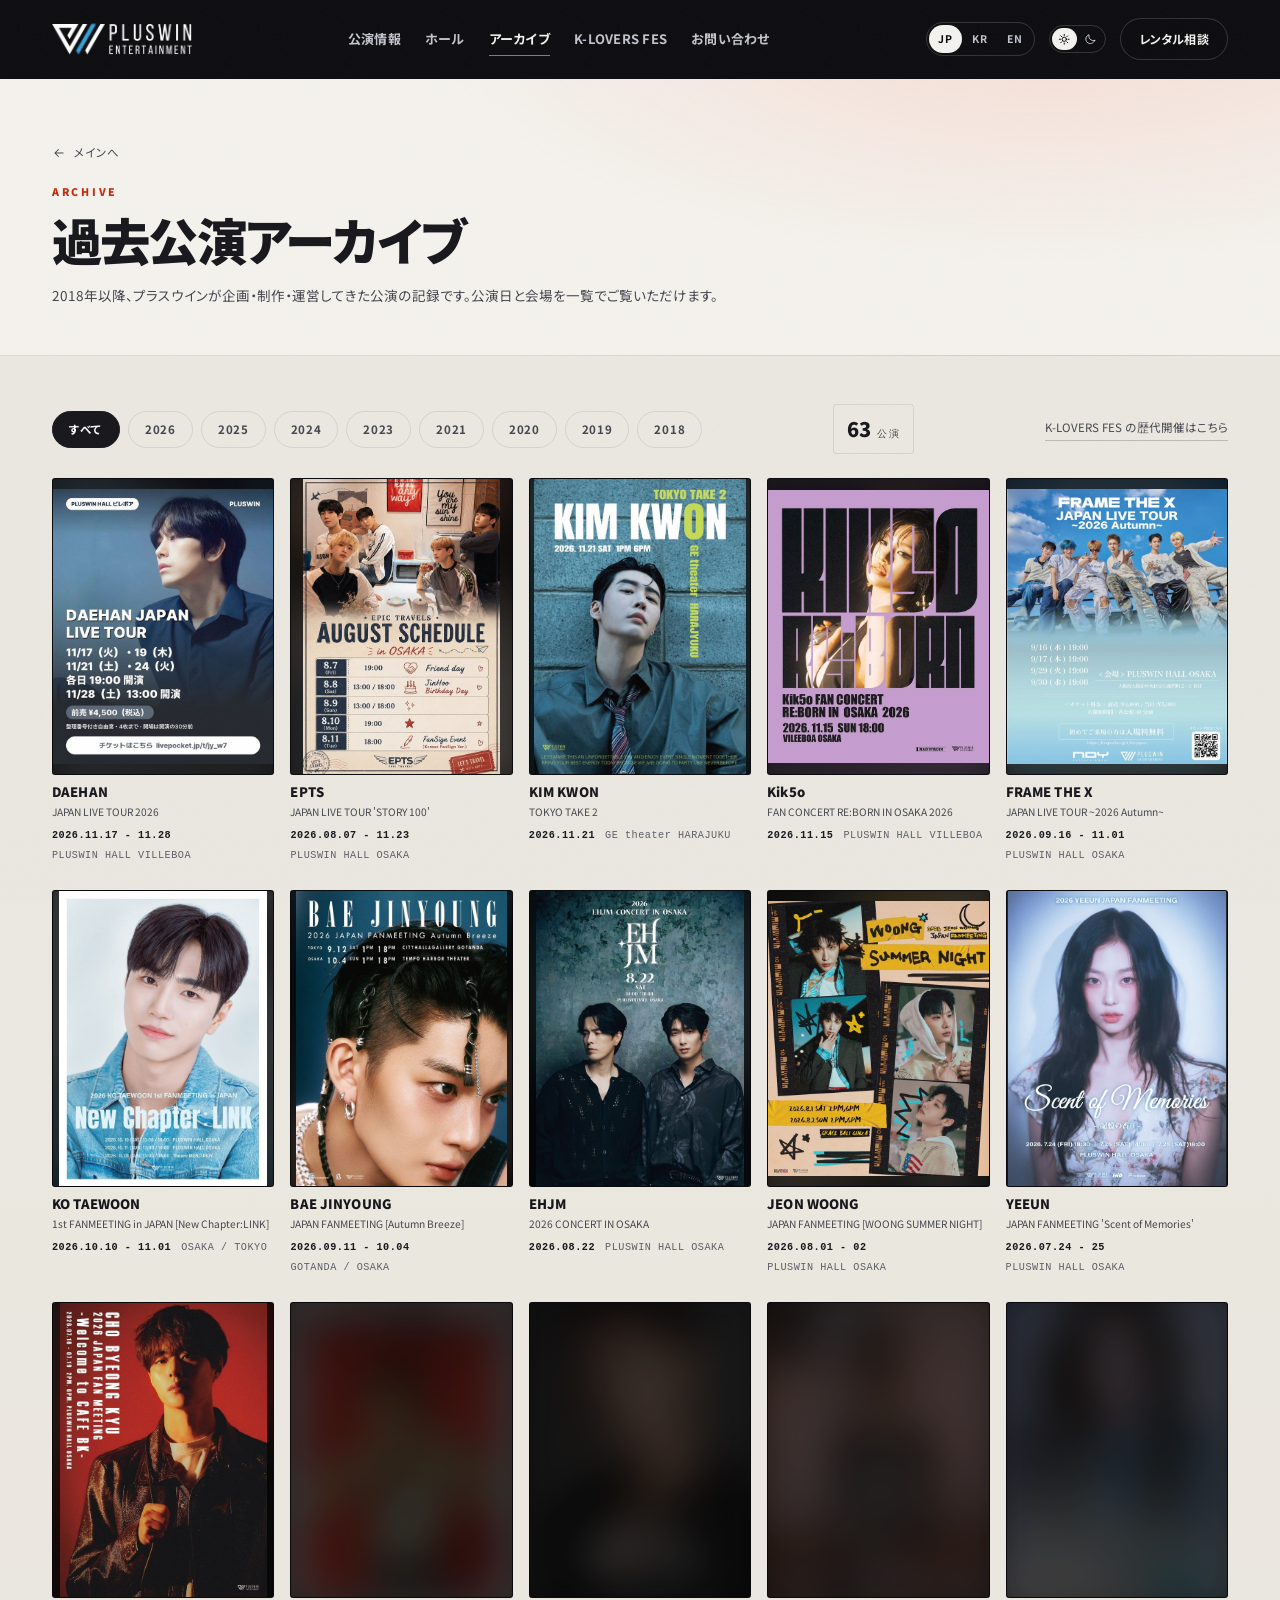
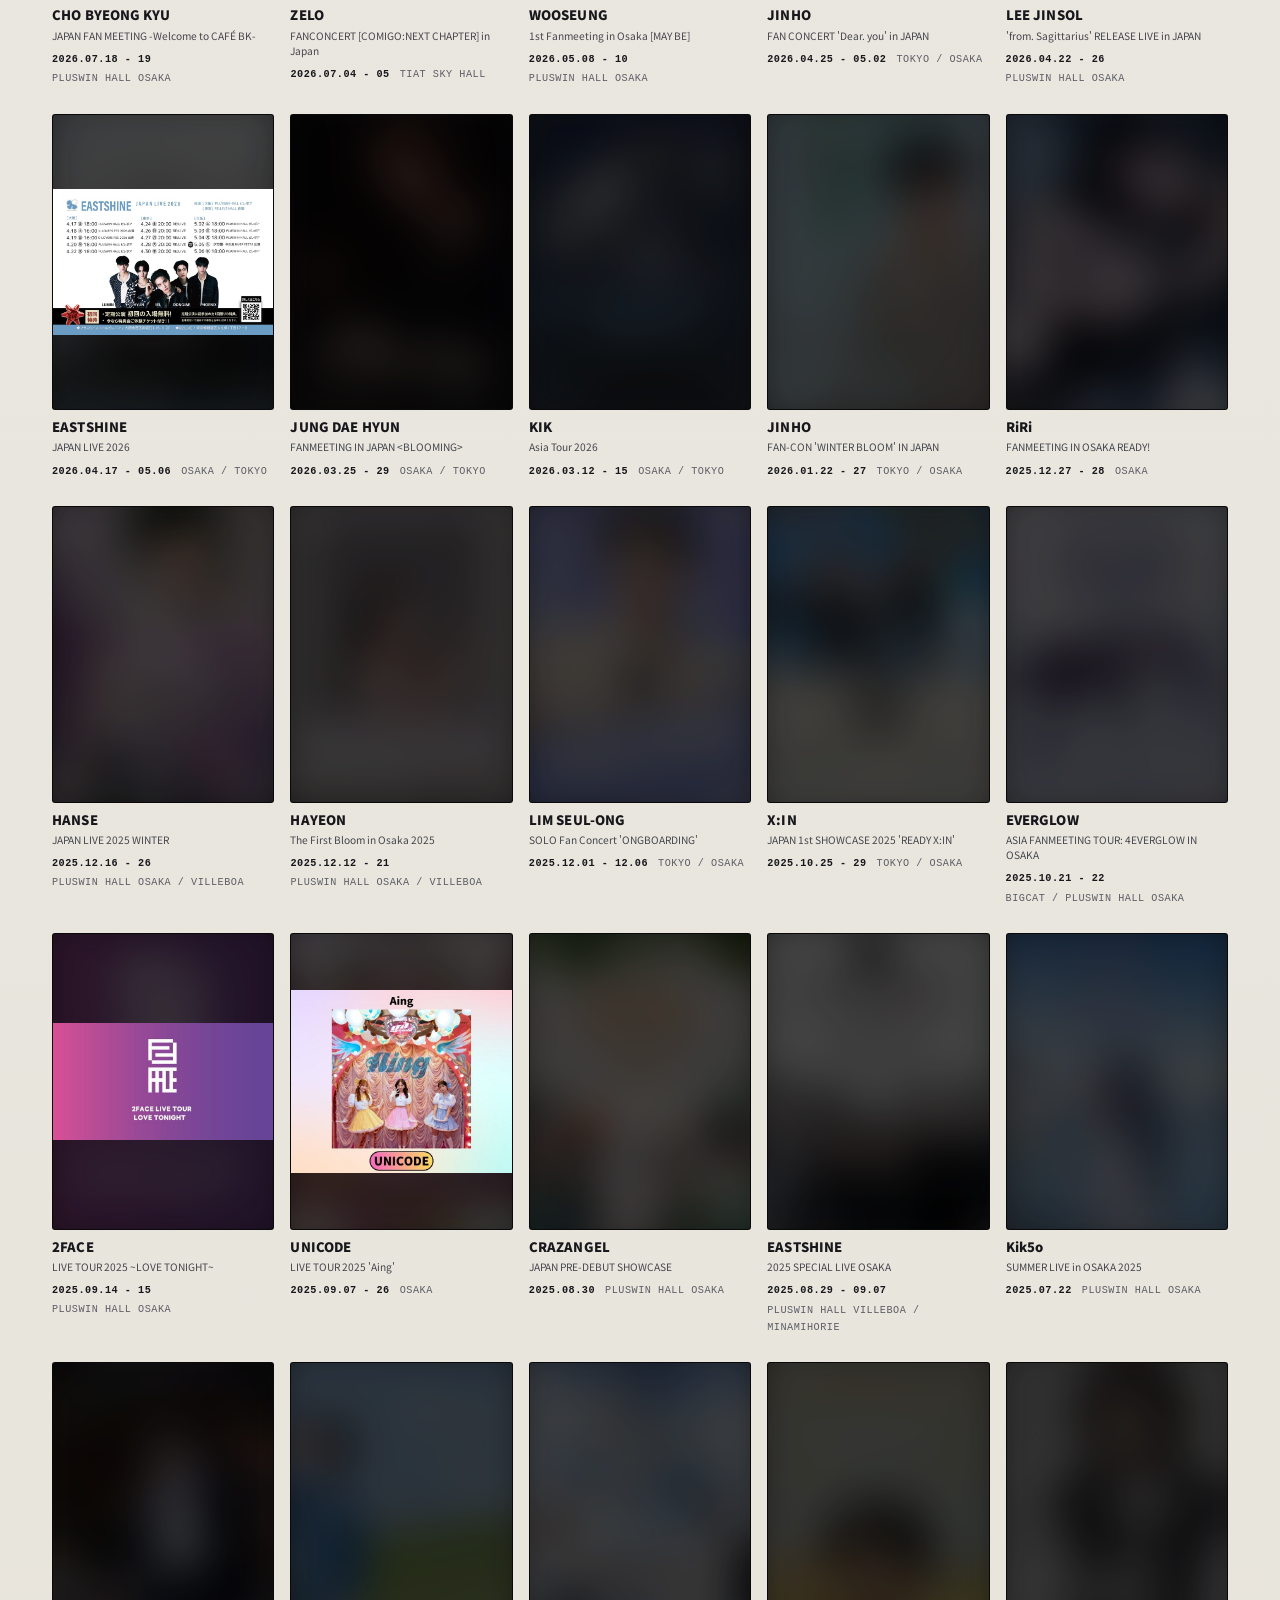
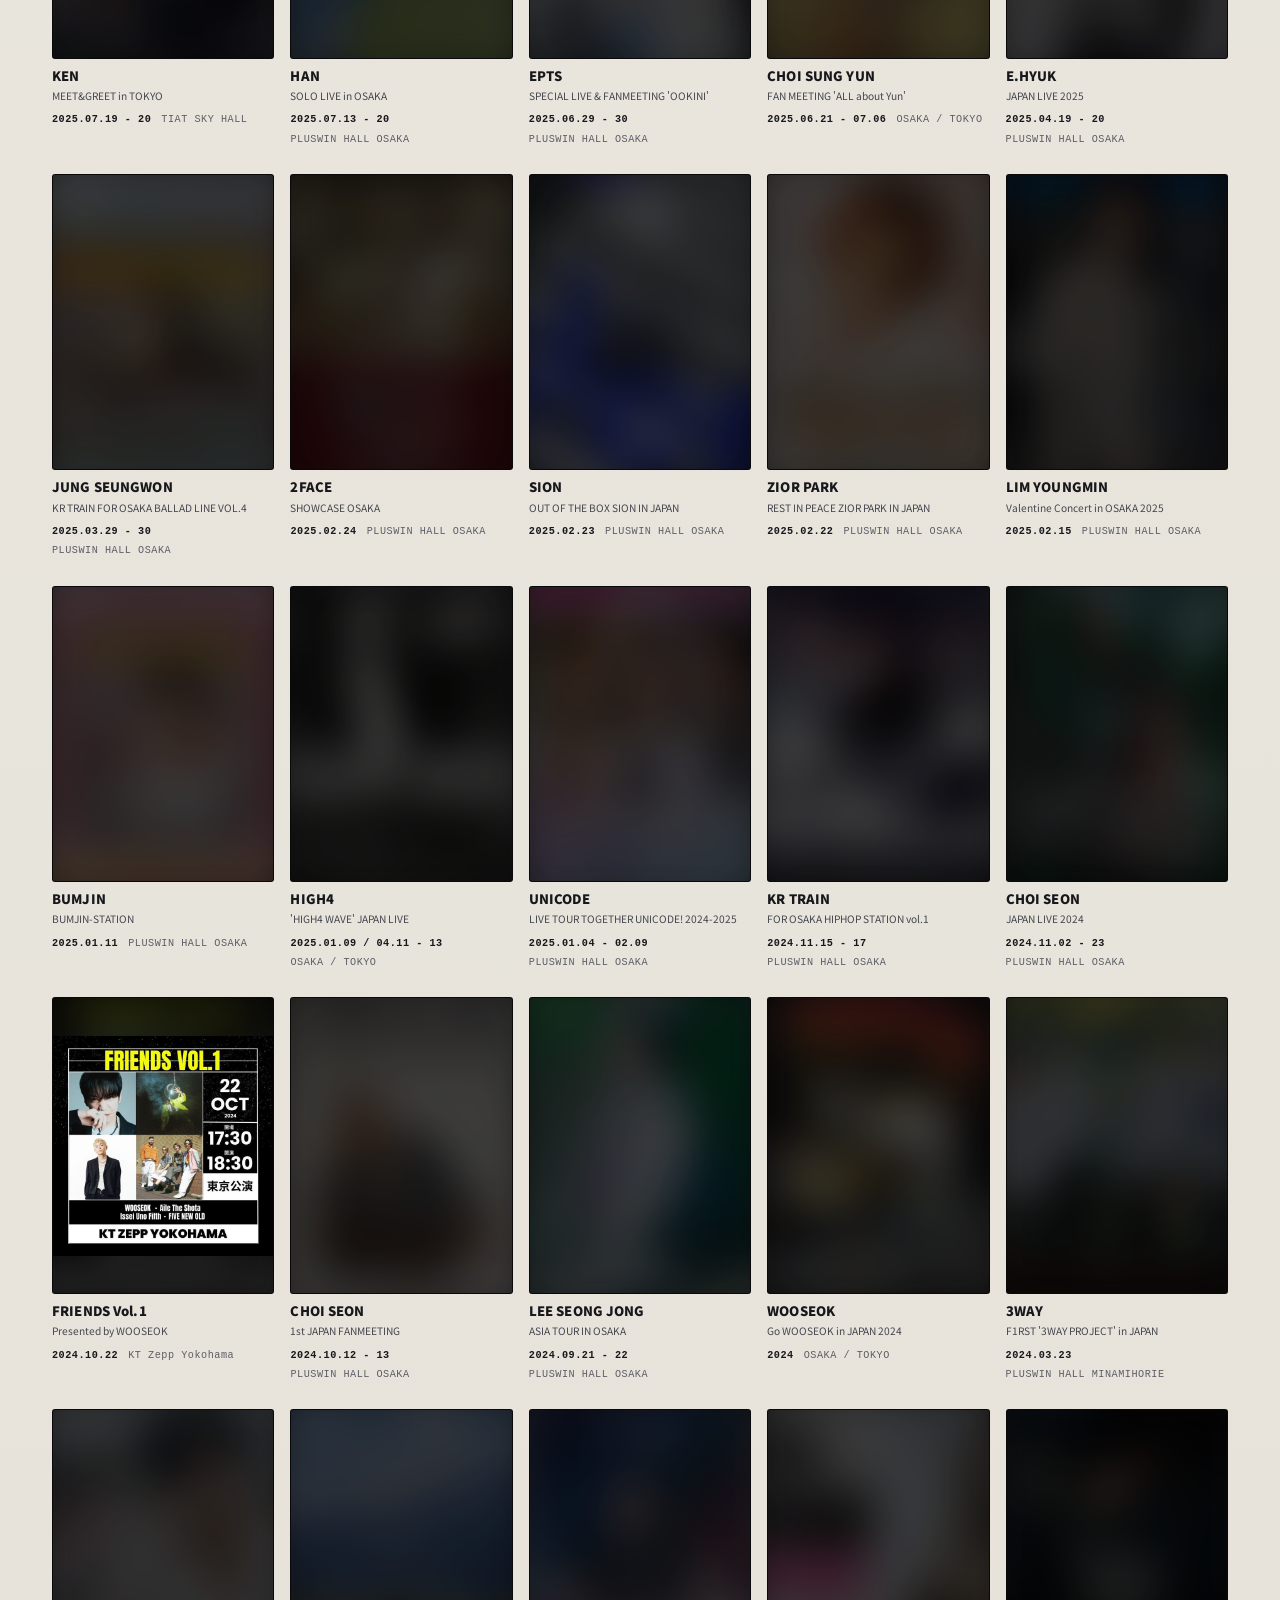
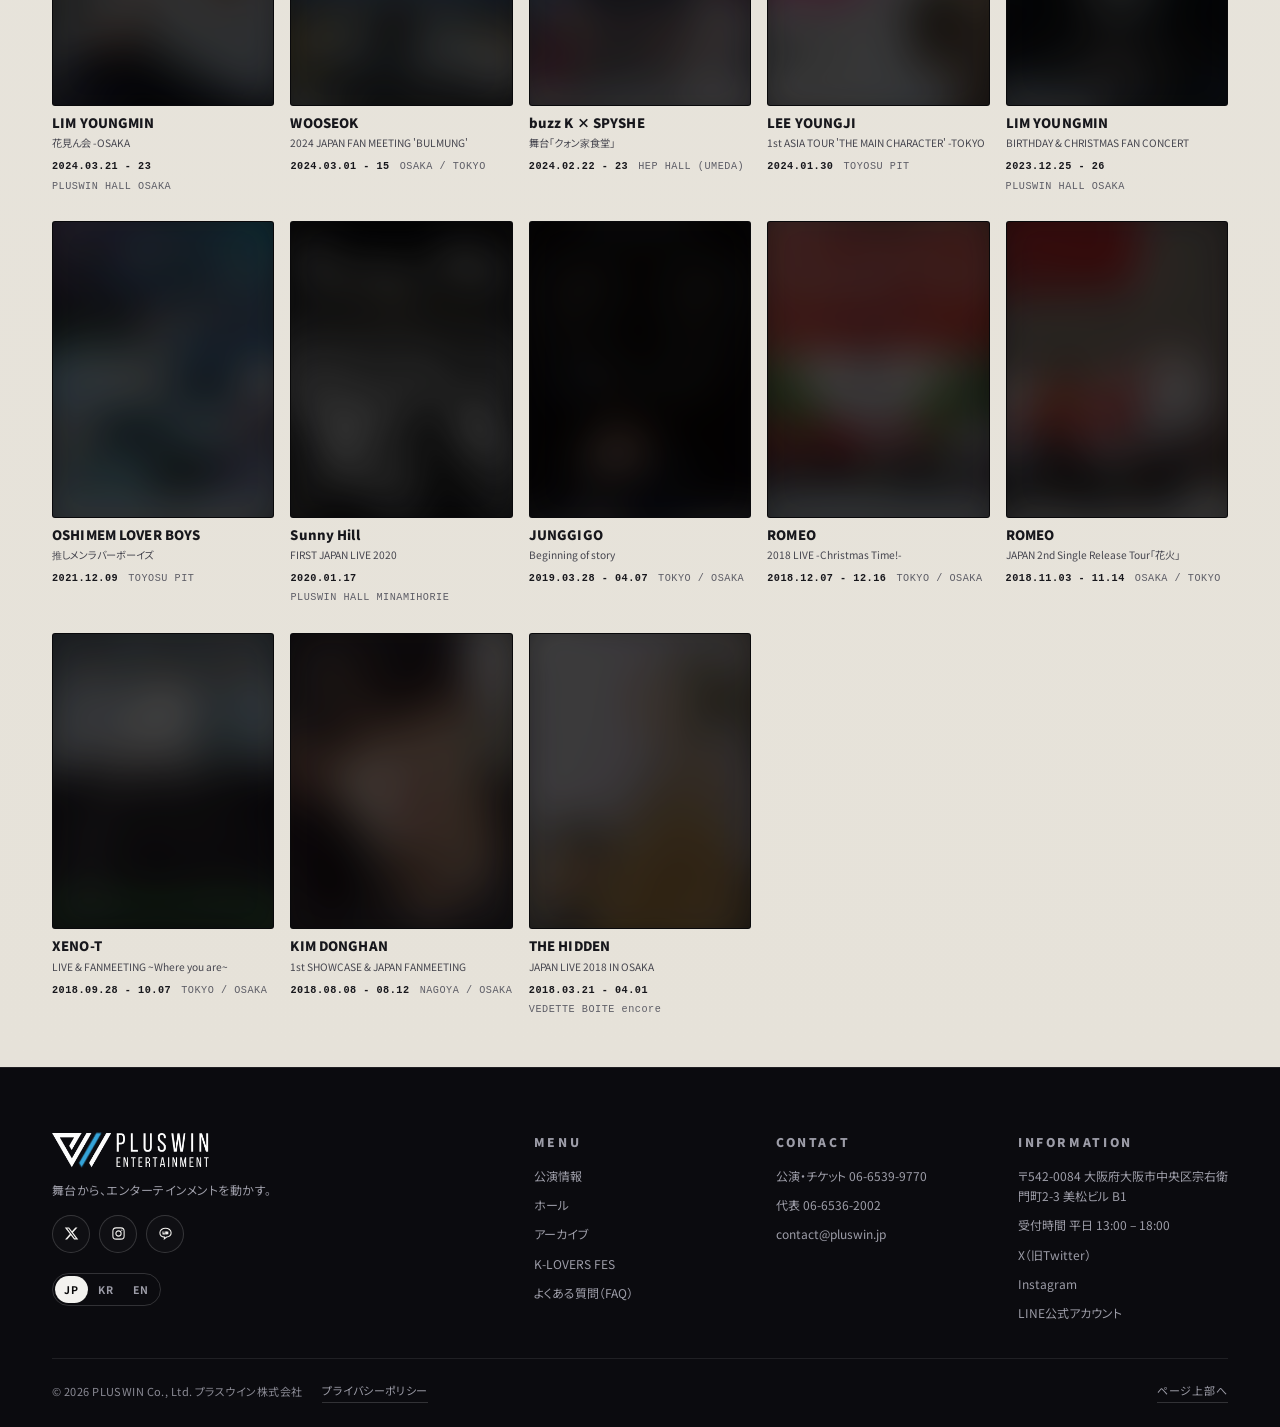
==== commit a6605dd9: "견적기에 '견적 내용을 메일로 보내기' 추가(회사 수신+손님 자동 답장, 동의 체크), 3개 폼 모두 담당자 Gmail 참조 추가; ?v=20261128w Co-Authored-B" ====
--- a/archive.html
+++ b/archive.html
@@ -26,7 +26,7 @@
 <meta property="og:image" content="https://hkw8102.github.io/-/assets/img/hall/stage-full.jpg">
 <link rel="icon" href="assets/favicon.png" sizes="64x64" type="image/png">
 <link rel="apple-touch-icon" href="assets/favicon-180.png">
-<link rel="stylesheet" href="styles.css?v=20261128u">
+<link rel="stylesheet" href="styles.css?v=20261128w">
 </head>
 <body data-page="archive">
 <div class="grain" aria-hidden="true"></div>
@@ -148,10 +148,10 @@
   </div>
 </footer>
 
-<script src="assets/js/analytics.js?v=20261128u"></script>
-<script src="assets/js/theme.js?v=20261128u"></script>
-<script src="assets/js/data.js?v=20261128u"></script>
-<script src="assets/js/i18n-extra.js?v=20261128u"></script>
-<script src="assets/js/site.js?v=20261128u"></script>
+<script src="assets/js/analytics.js?v=20261128w"></script>
+<script src="assets/js/theme.js?v=20261128w"></script>
+<script src="assets/js/data.js?v=20261128w"></script>
+<script src="assets/js/i18n-extra.js?v=20261128w"></script>
+<script src="assets/js/site.js?v=20261128w"></script>
 </body>
 </html>
--- a/styles.css
+++ b/styles.css
@@ -2022,3 +2022,11 @@
 .rental-quote .rq-title{font-weight:700;font-size:15px;margin:0 0 6px}
 .rental-quote .rq-lead{margin:0;font-size:13px;line-height:1.7;color:var(--dim)}
 .rental-quote .btn{flex-shrink:0}
+
+/* estimate: email the quote */
+.est-tools-mail{display:flex;flex-direction:column;align-items:stretch;gap:8px;margin-top:10px}
+.est-consent{display:flex;align-items:flex-start;gap:8px;font-size:12.5px;line-height:1.5;cursor:pointer}
+.est-consent input{margin-top:3px}
+.est-consent a{text-decoration:underline}
+.est-mailnote{margin:0;padding:8px 10px;border-radius:8px;font-size:12.5px;line-height:1.6;background:rgba(220,60,40,.08);color:#c0392b}
+.est-mailnote.is-ok{background:rgba(40,160,90,.1);color:#1e8a4c}
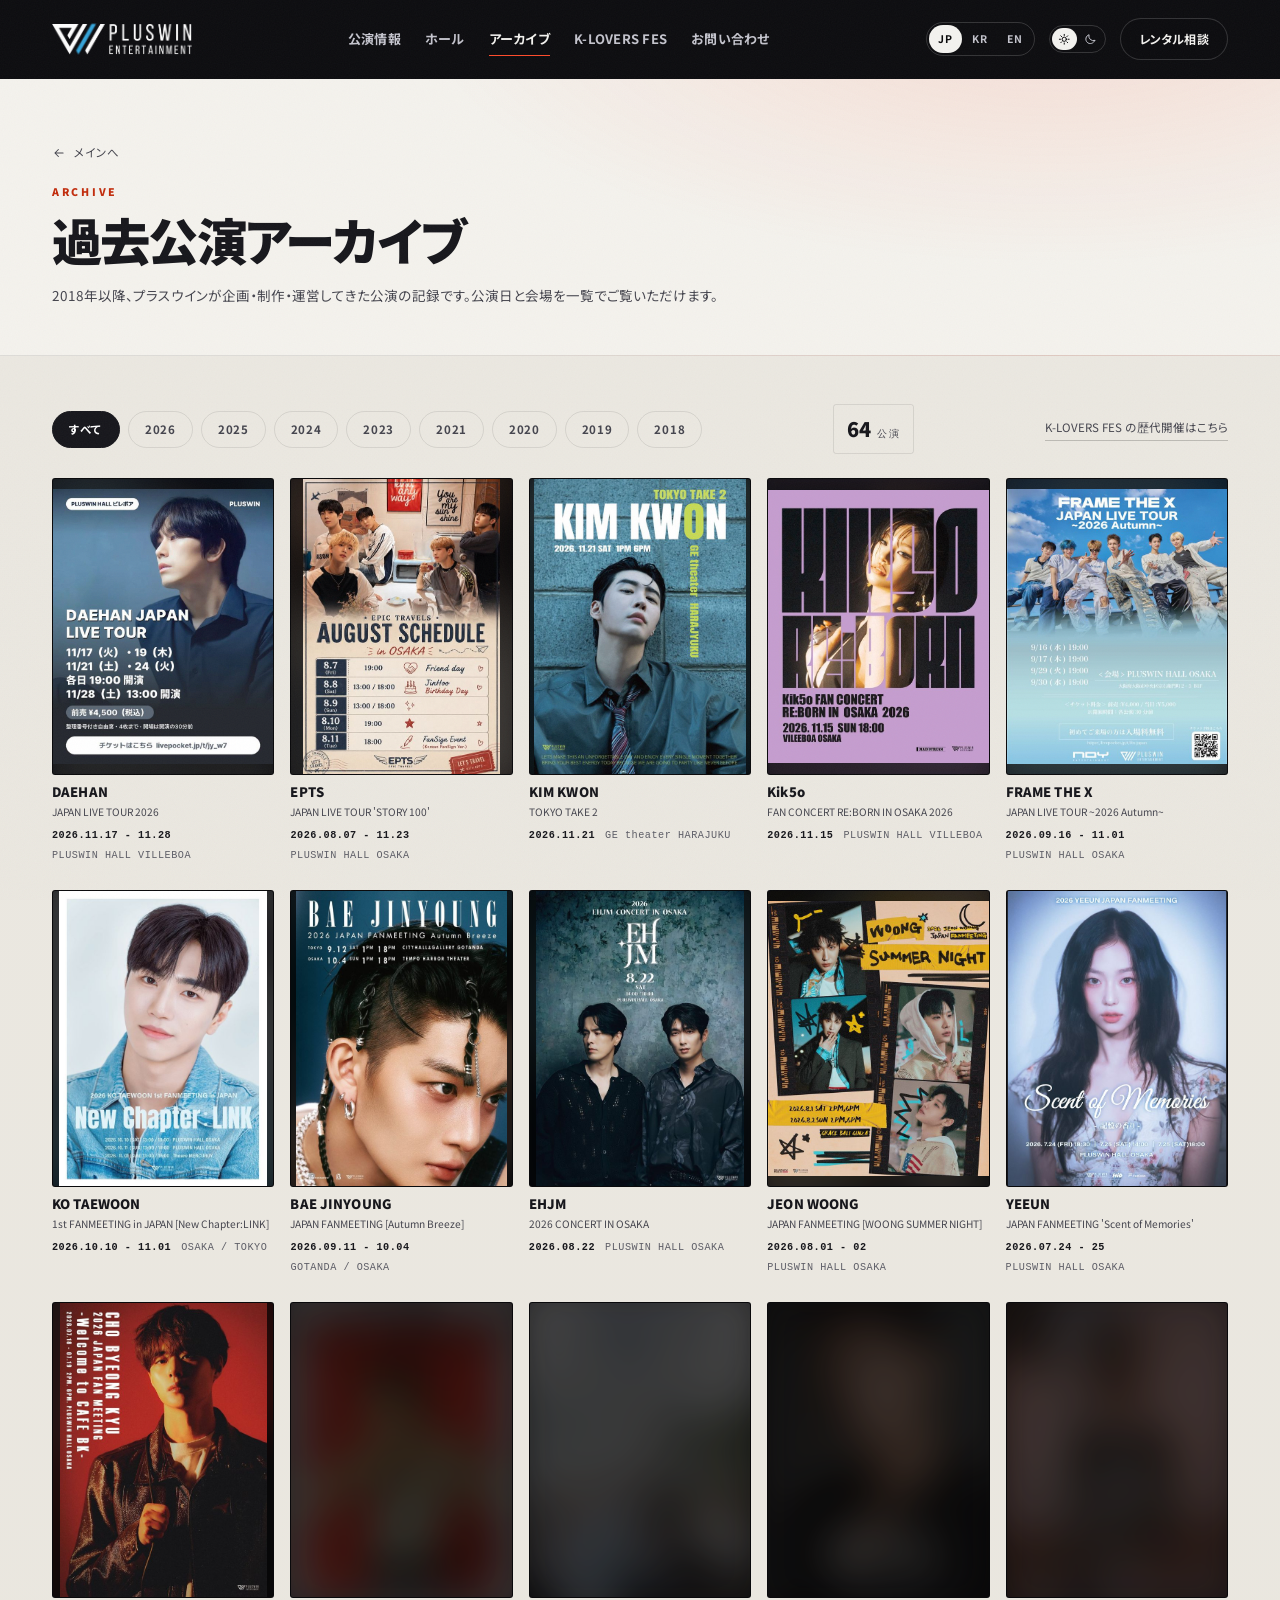
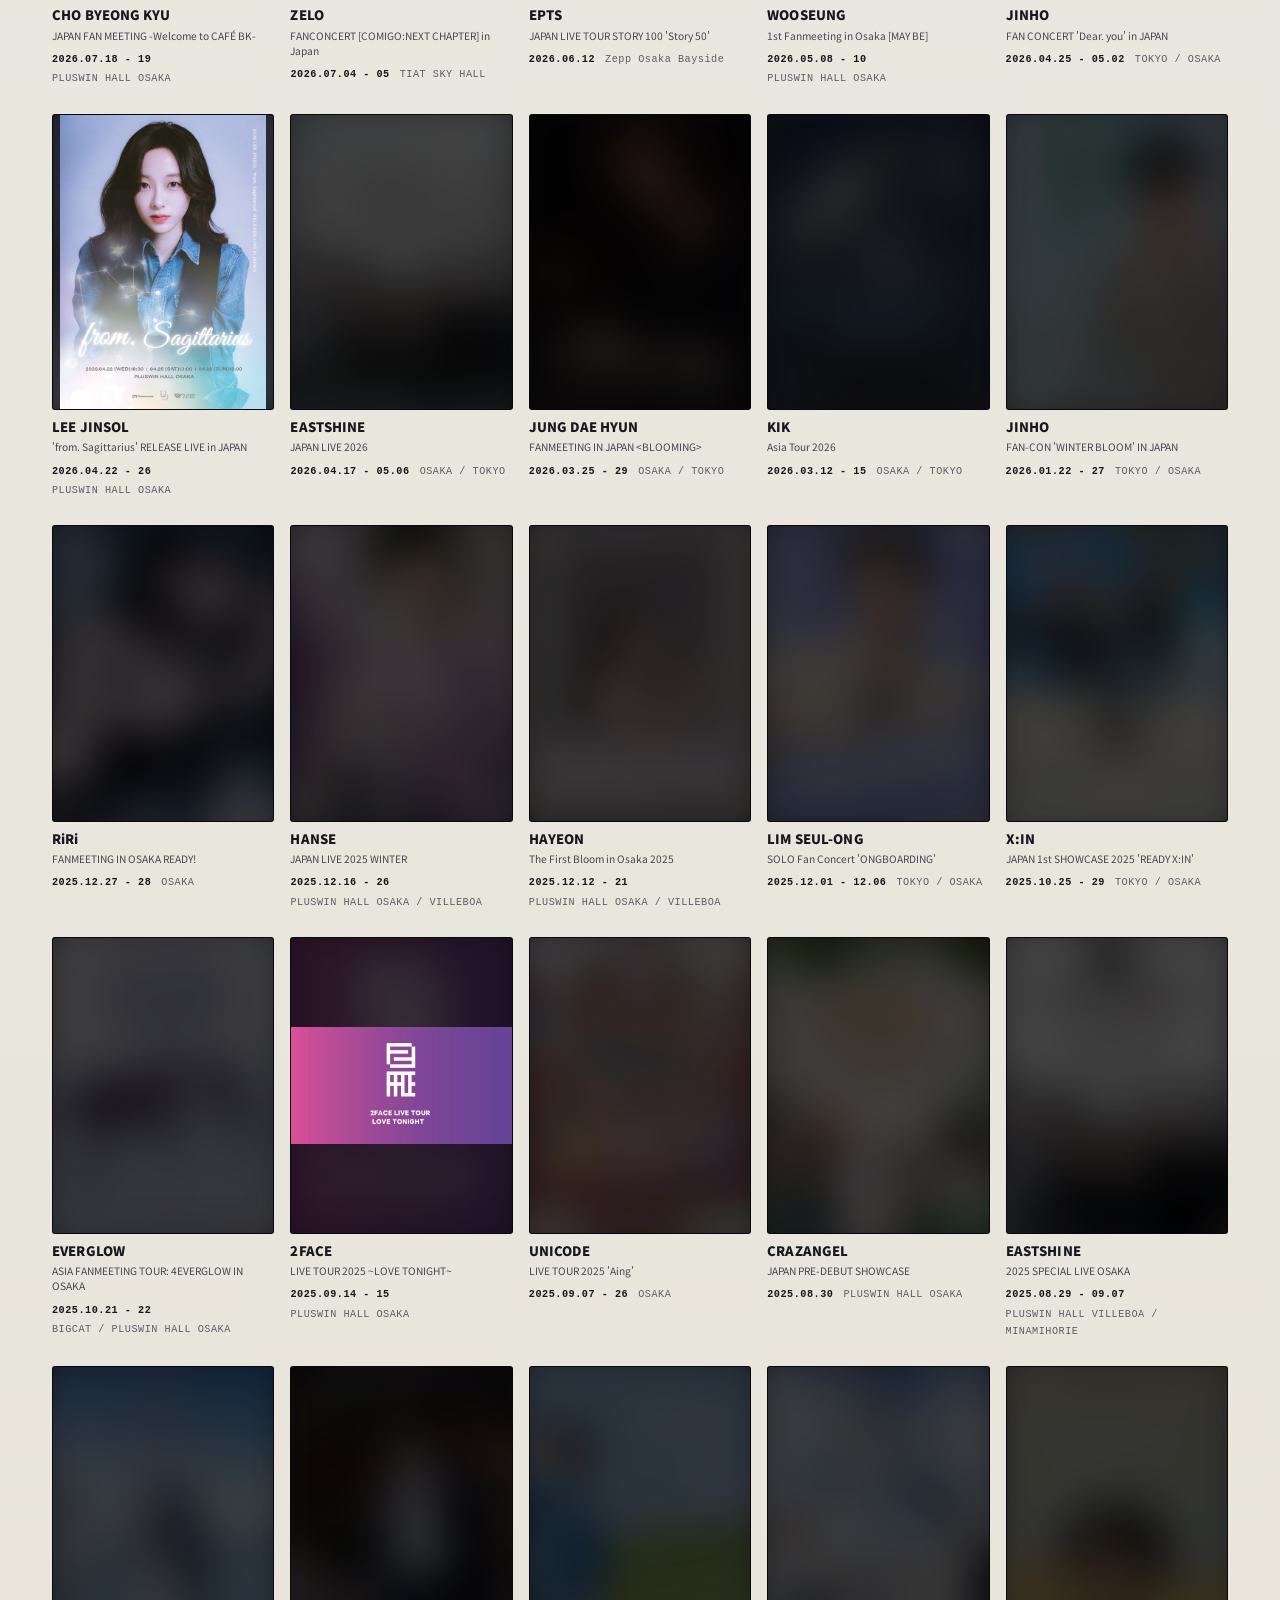
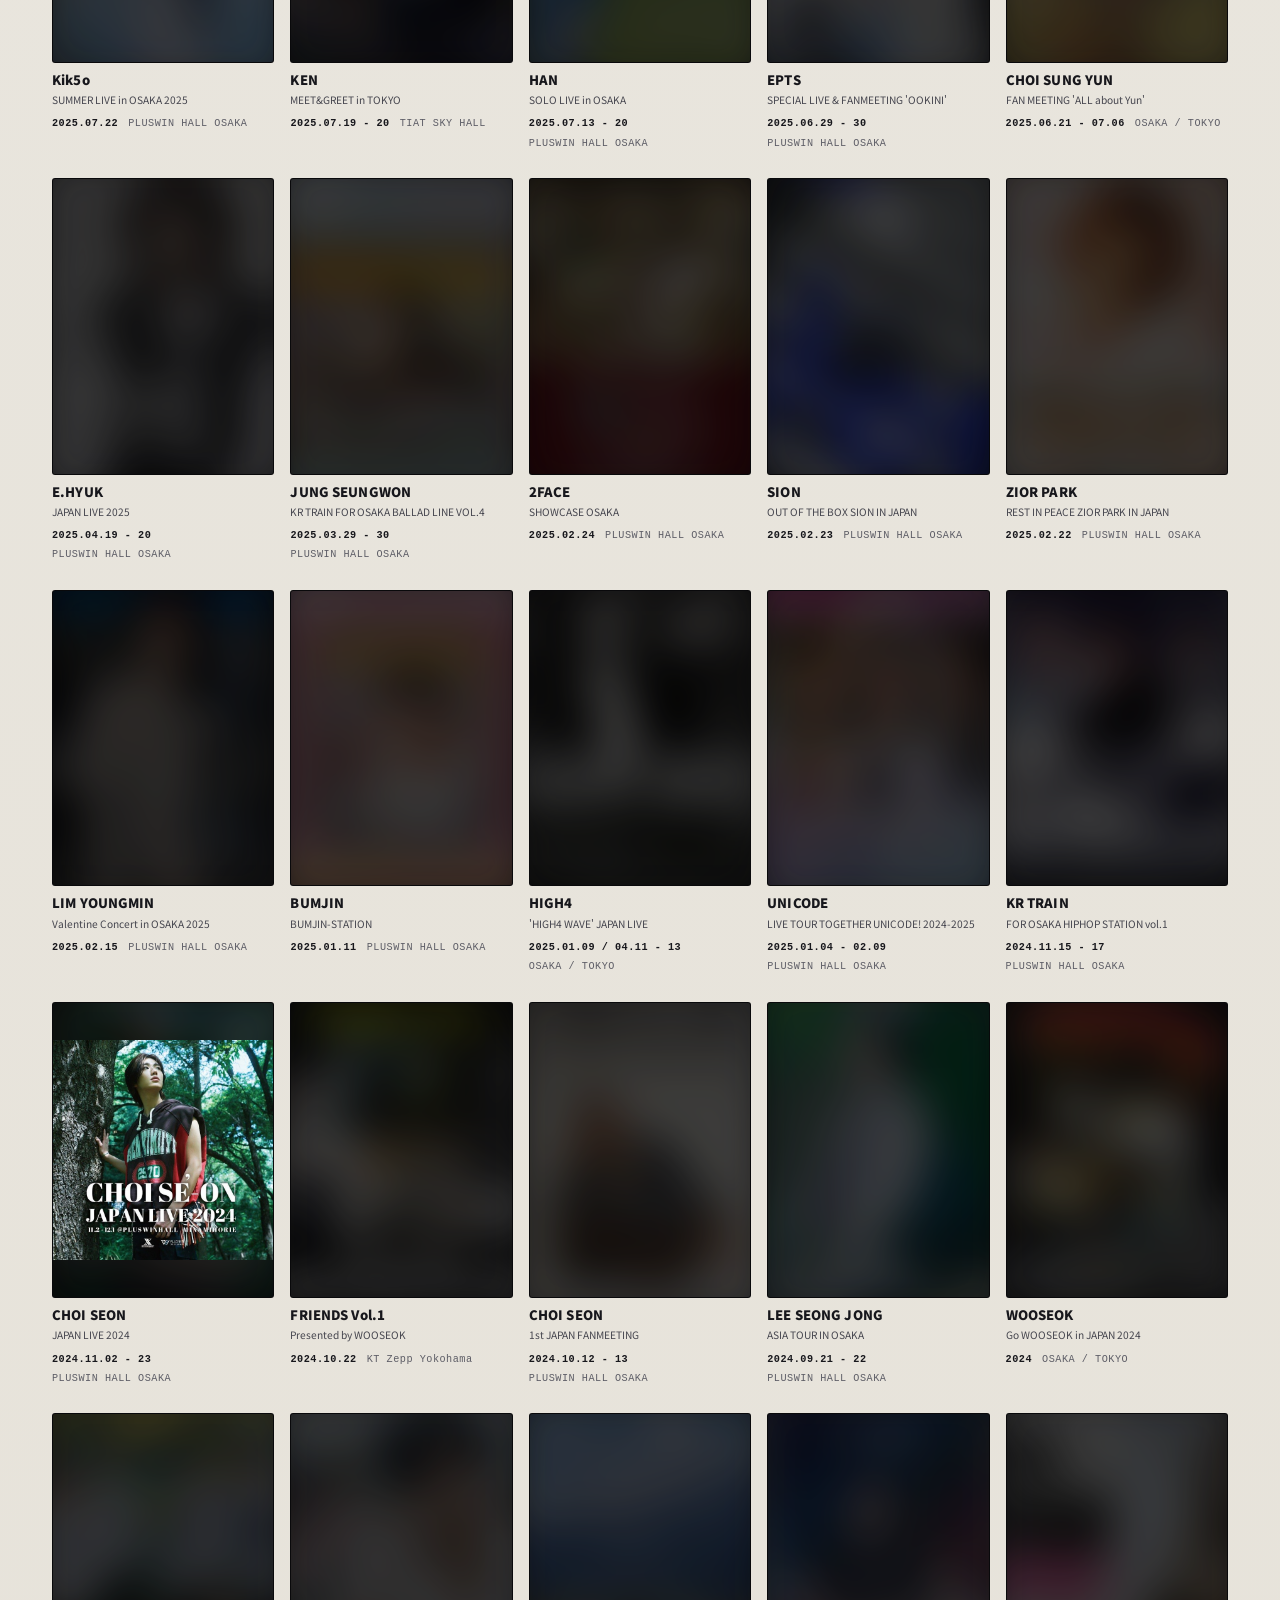
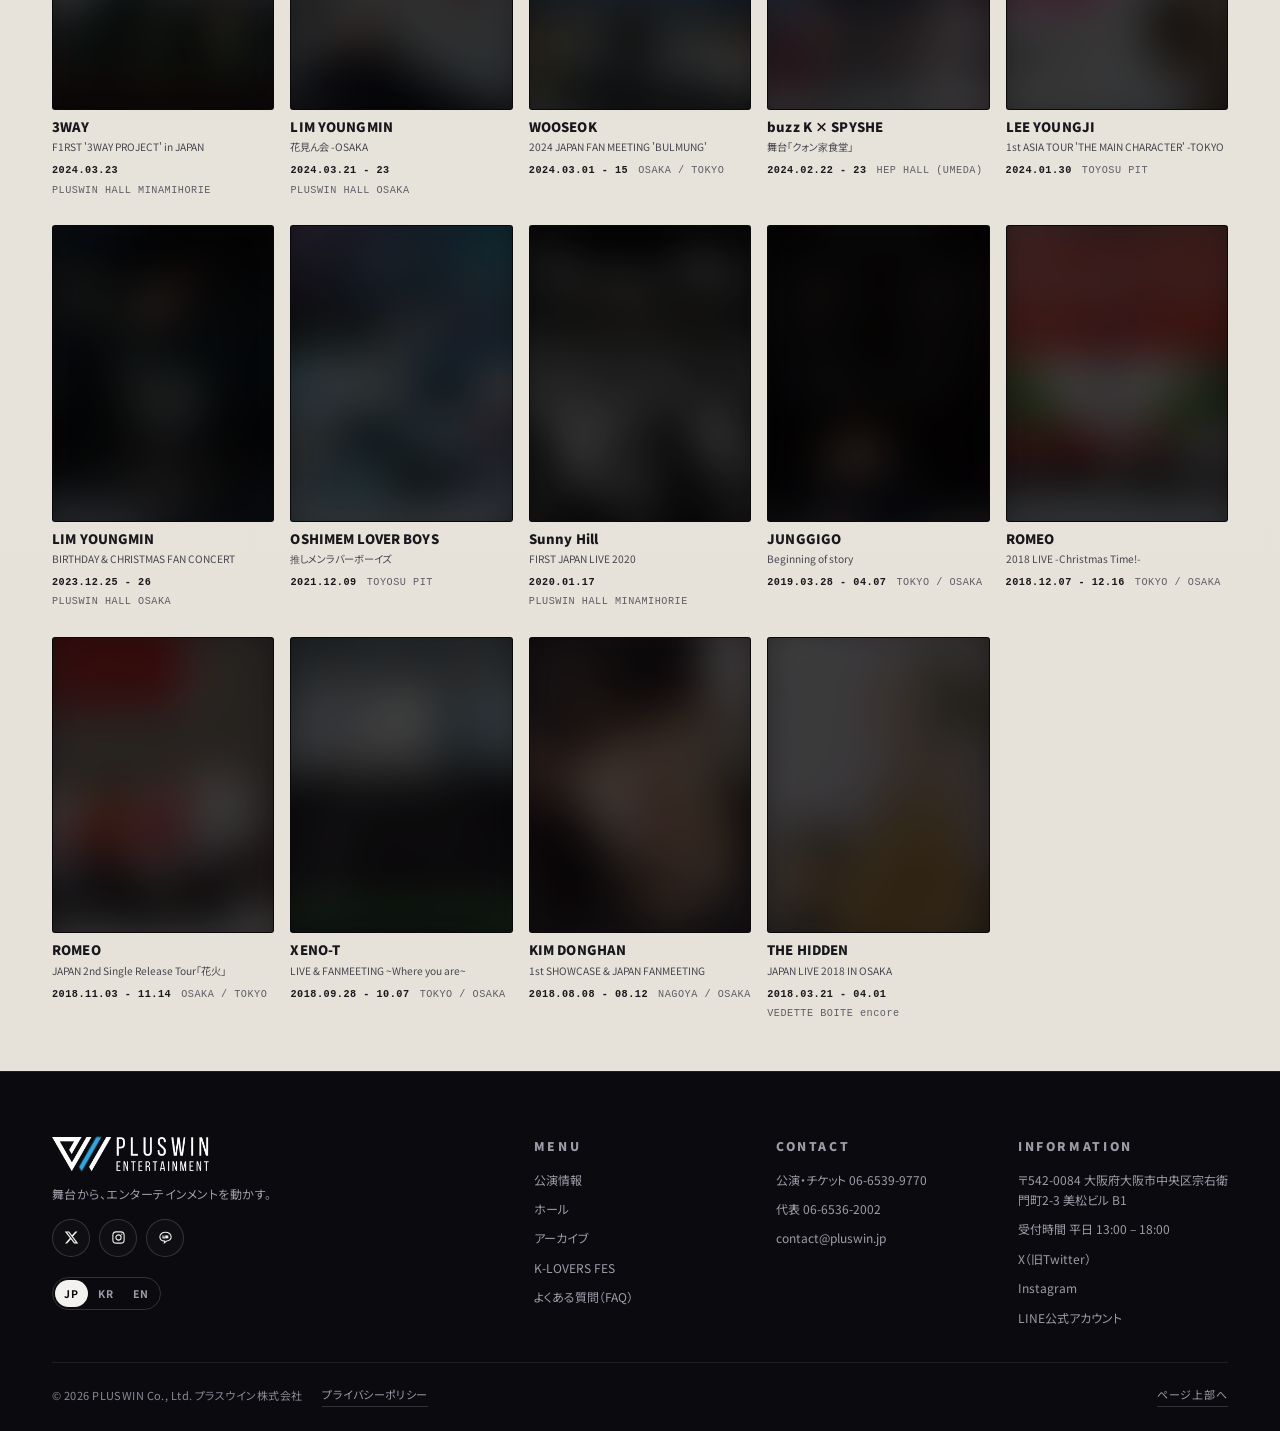
==== commit 3007c313: "아카이브: K-LOVERS FES Vol.24 2026 NEW YEAR, EPTS 'Story 50'(Zepp Osaka Bayside) 추가; ?v=20261128x Co-Aut" ====
--- a/archive.html
+++ b/archive.html
@@ -26,7 +26,7 @@
 <meta property="og:image" content="https://hkw8102.github.io/-/assets/img/hall/stage-full.jpg">
 <link rel="icon" href="assets/favicon.png" sizes="64x64" type="image/png">
 <link rel="apple-touch-icon" href="assets/favicon-180.png">
-<link rel="stylesheet" href="styles.css?v=20261128w">
+<link rel="stylesheet" href="styles.css?v=20261128x">
 </head>
 <body data-page="archive">
 <div class="grain" aria-hidden="true"></div>
@@ -148,10 +148,10 @@
   </div>
 </footer>
 
-<script src="assets/js/analytics.js?v=20261128w"></script>
-<script src="assets/js/theme.js?v=20261128w"></script>
-<script src="assets/js/data.js?v=20261128w"></script>
-<script src="assets/js/i18n-extra.js?v=20261128w"></script>
-<script src="assets/js/site.js?v=20261128w"></script>
+<script src="assets/js/analytics.js?v=20261128x"></script>
+<script src="assets/js/theme.js?v=20261128x"></script>
+<script src="assets/js/data.js?v=20261128x"></script>
+<script src="assets/js/i18n-extra.js?v=20261128x"></script>
+<script src="assets/js/site.js?v=20261128x"></script>
 </body>
 </html>
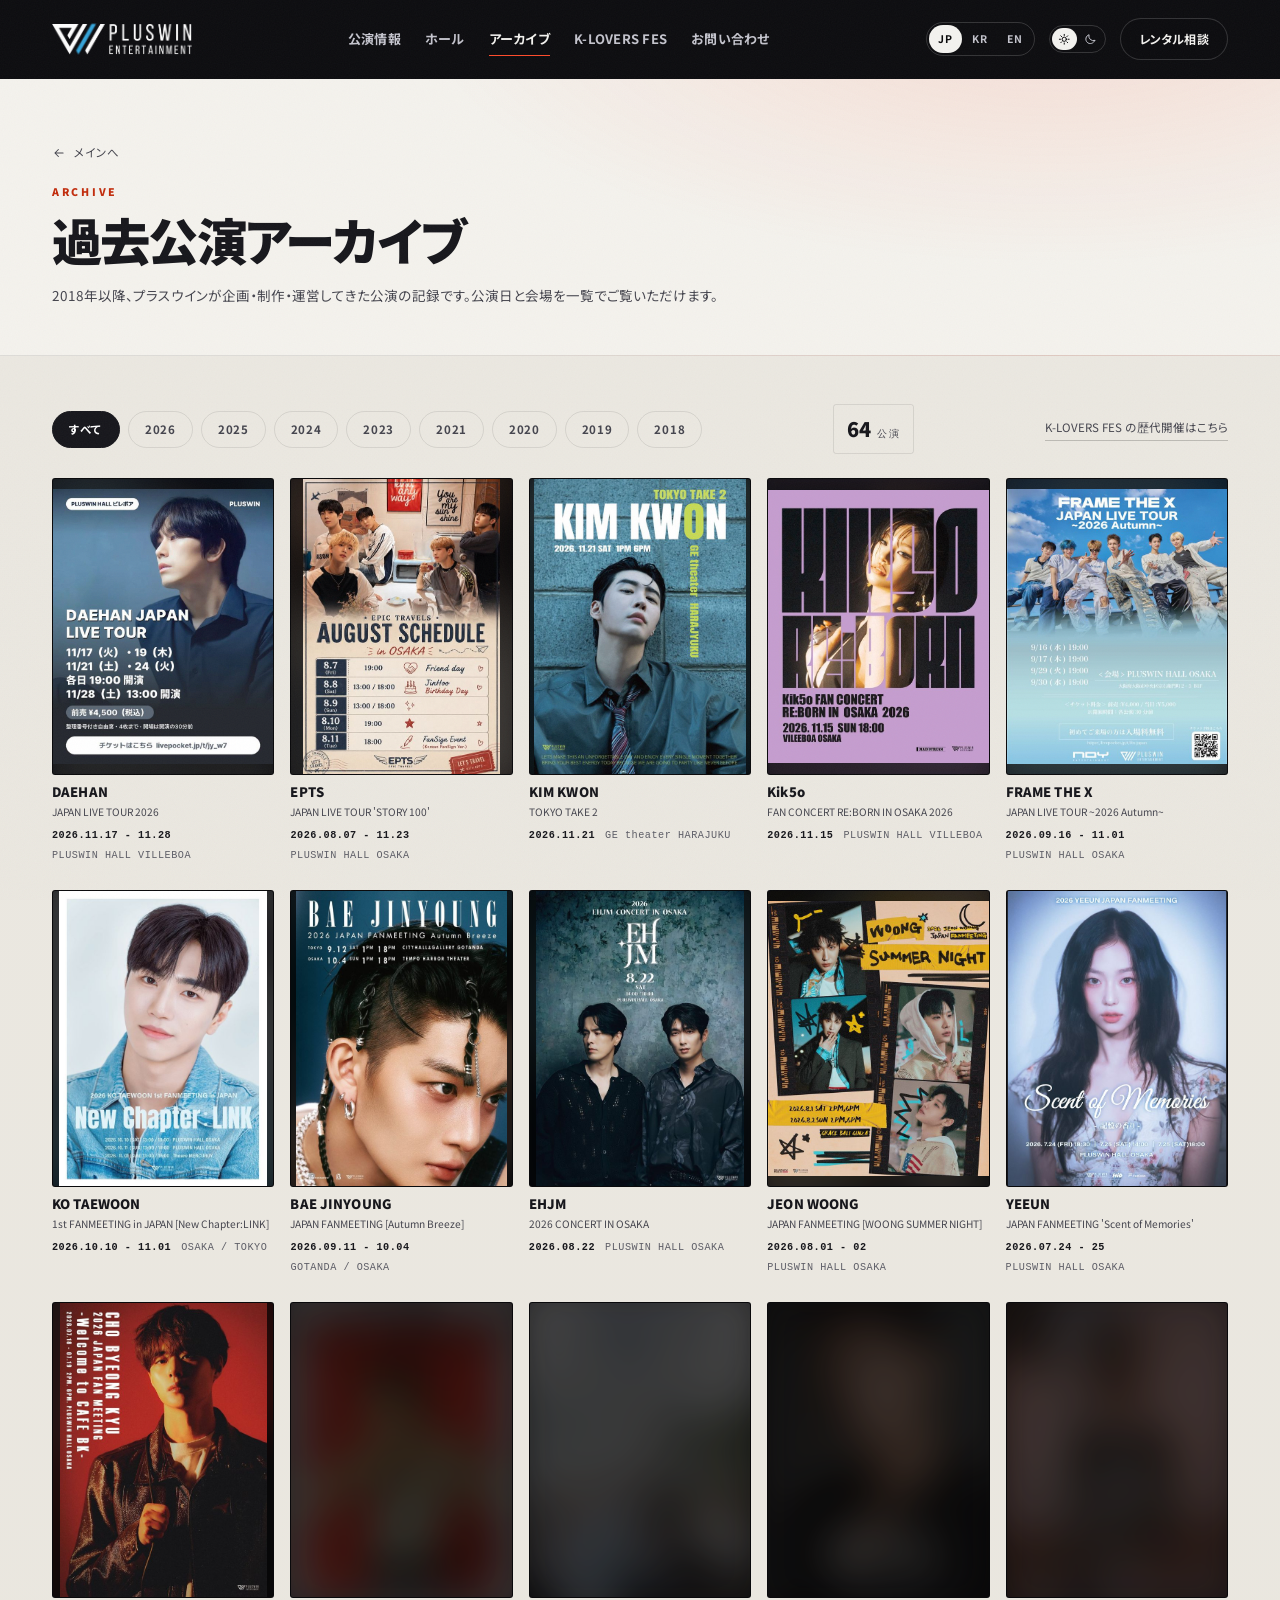
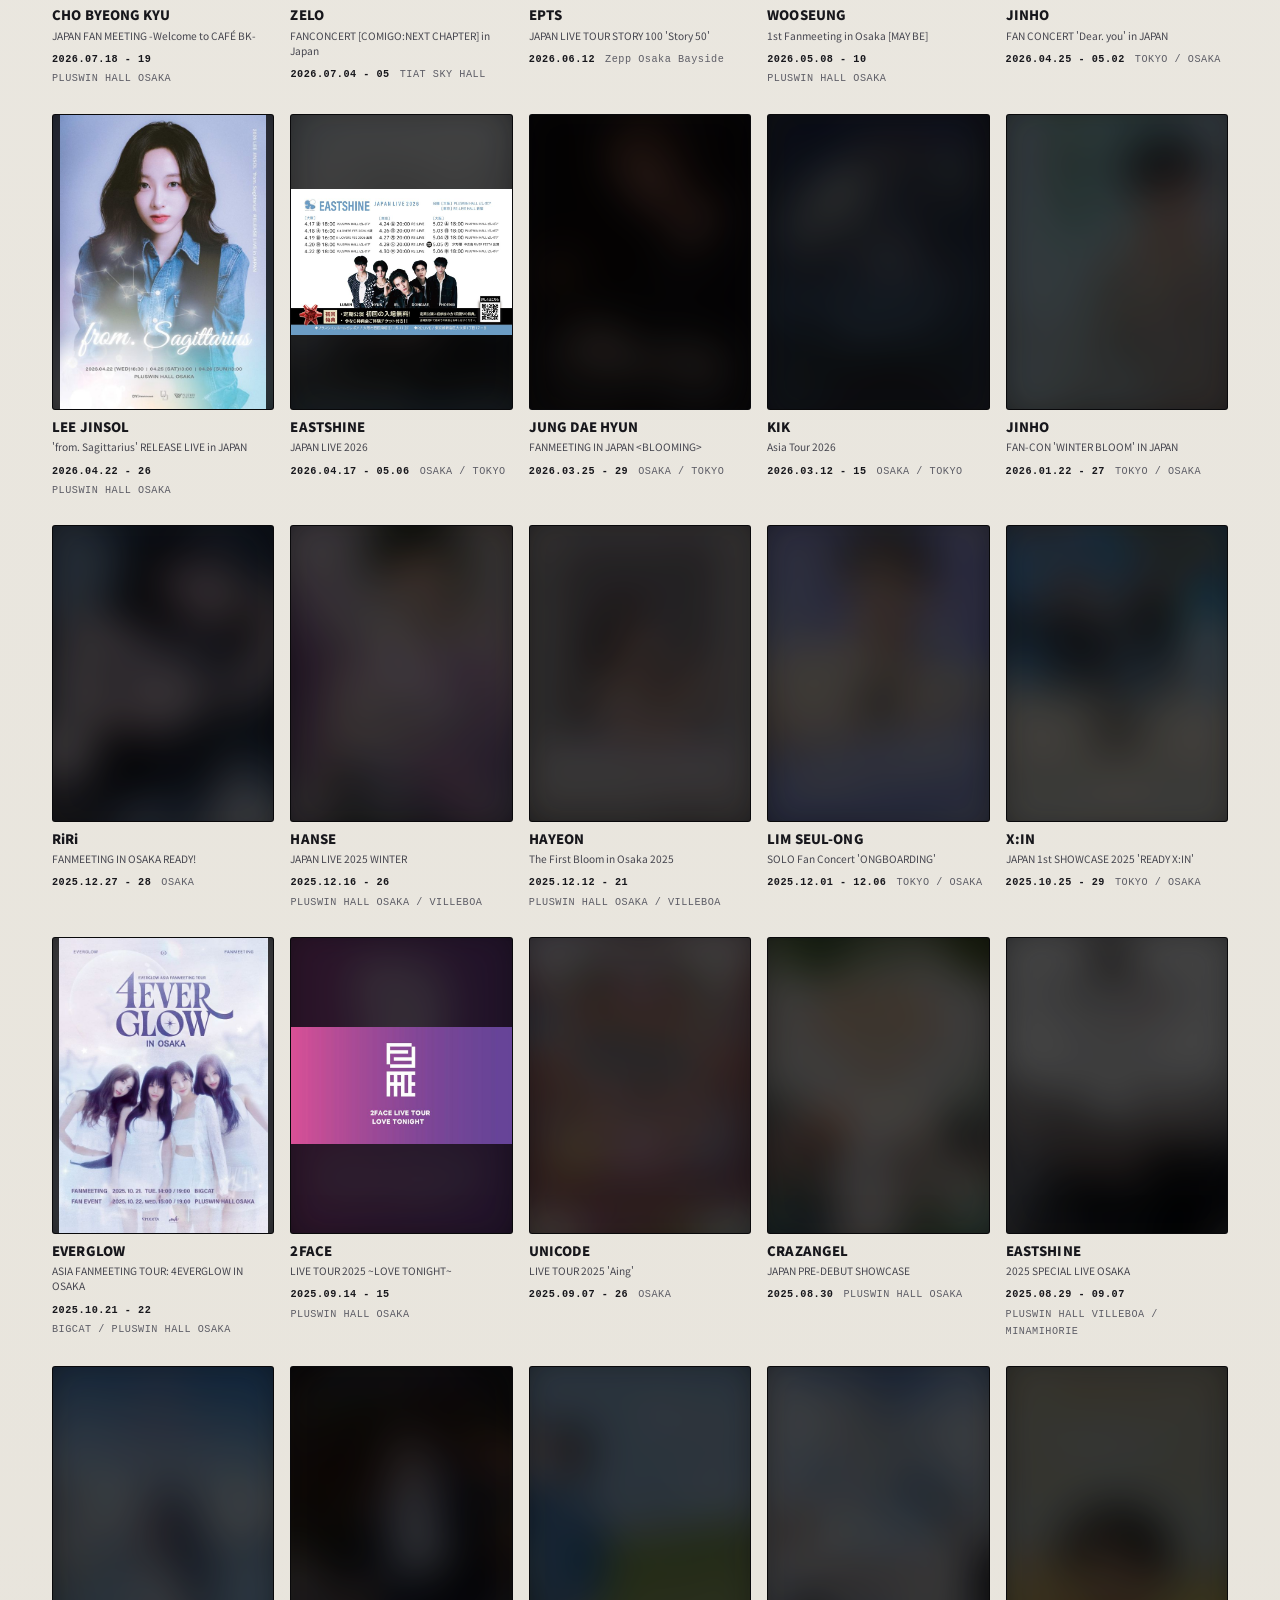
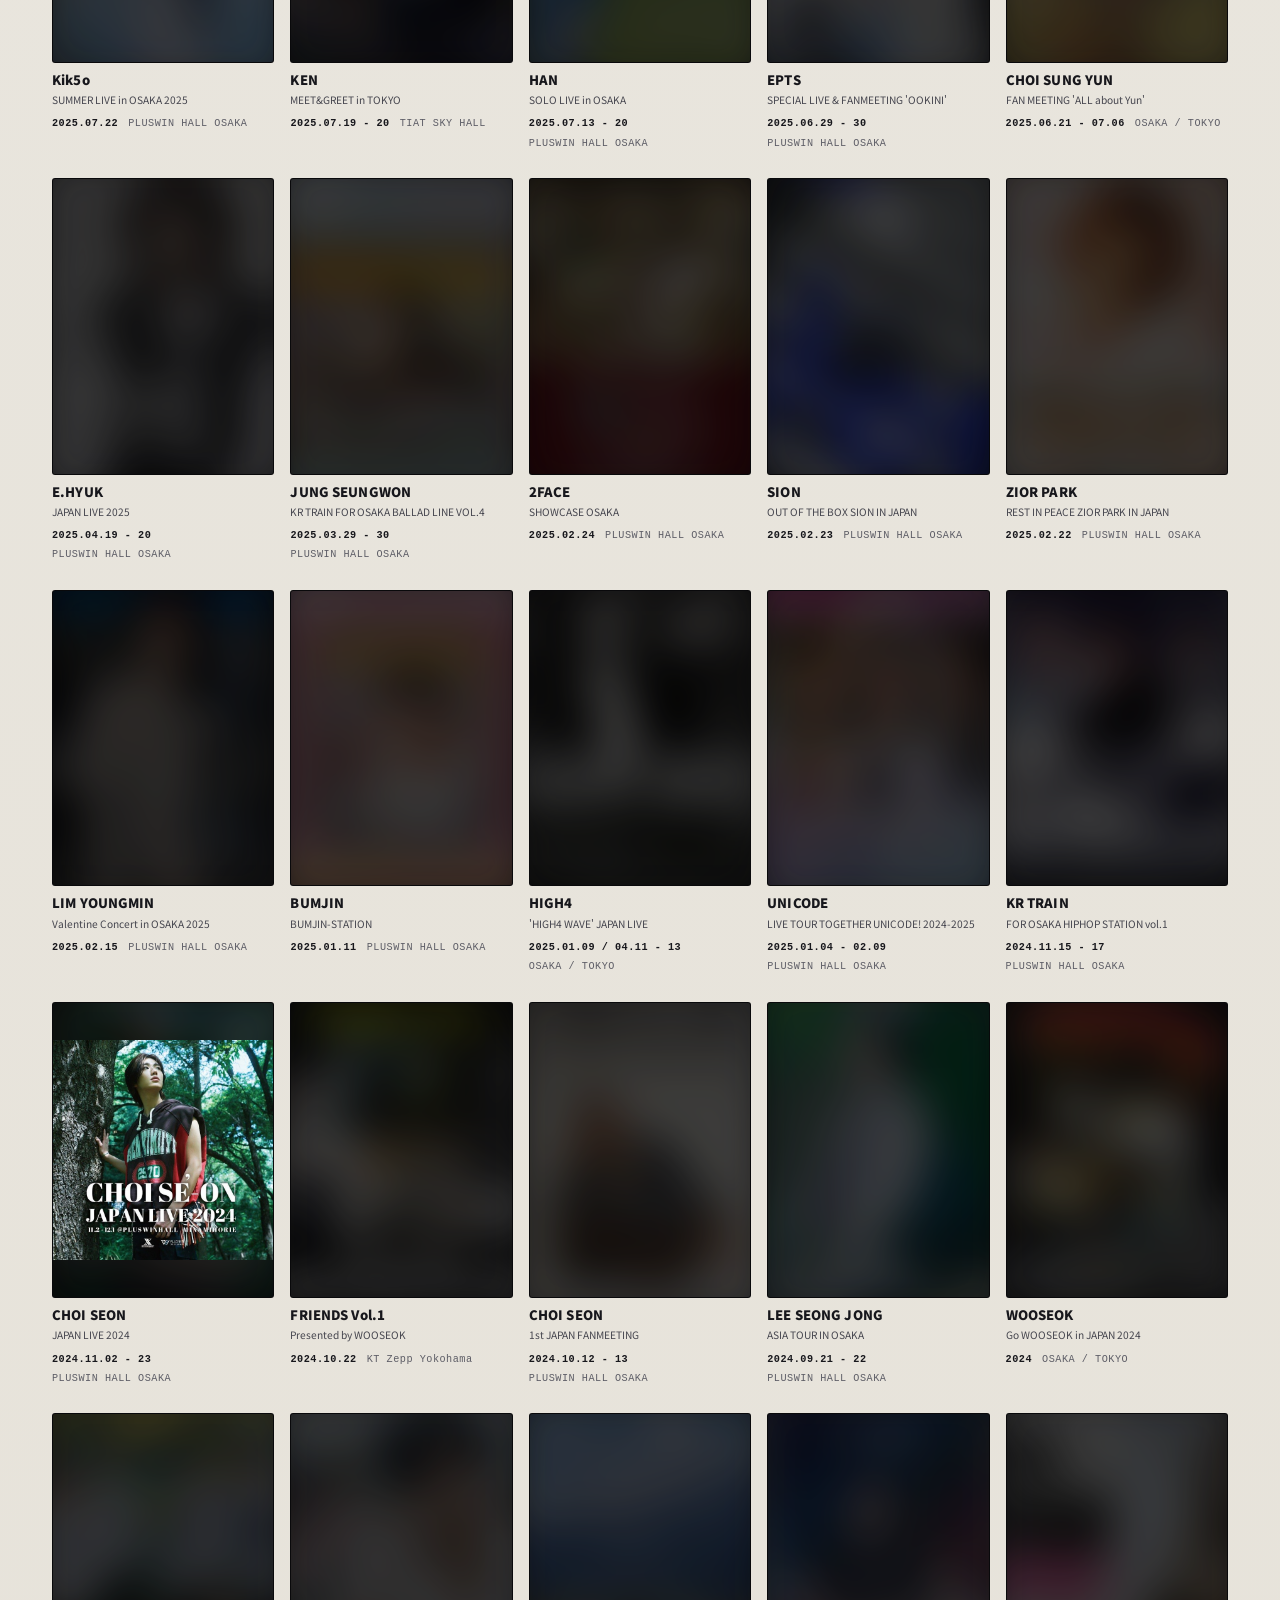
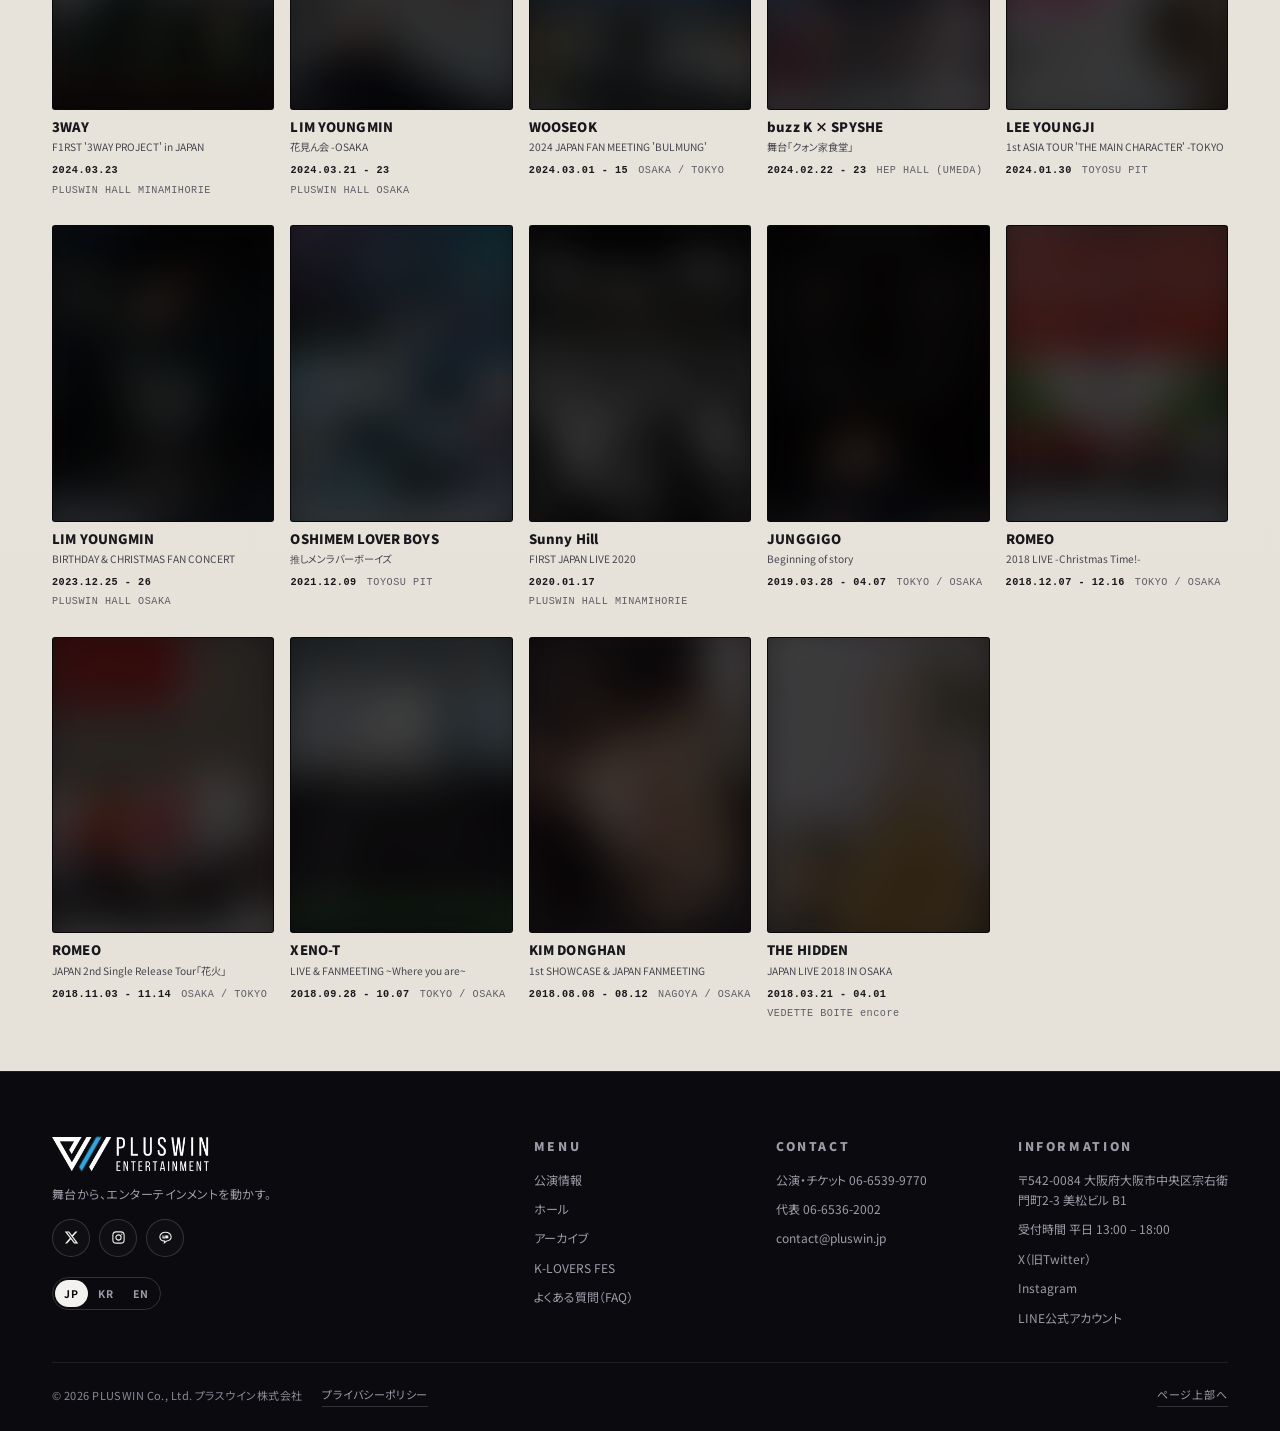
==== commit ab517dd8: "문의 폼 3종을 FormSubmit → Google Apps Script(pluswin.production)로 전환 - 대관 문의·화환 신청·견적 메일: Apps Script 웹앱" ====
--- a/archive.html
+++ b/archive.html
@@ -26,7 +26,7 @@
 <meta property="og:image" content="https://hkw8102.github.io/-/assets/img/hall/stage-full.jpg">
 <link rel="icon" href="assets/favicon.png" sizes="64x64" type="image/png">
 <link rel="apple-touch-icon" href="assets/favicon-180.png">
-<link rel="stylesheet" href="styles.css?v=20261128x">
+<link rel="stylesheet" href="styles.css?v=20261128y">
 </head>
 <body data-page="archive">
 <div class="grain" aria-hidden="true"></div>
@@ -148,10 +148,10 @@
   </div>
 </footer>
 
-<script src="assets/js/analytics.js?v=20261128x"></script>
-<script src="assets/js/theme.js?v=20261128x"></script>
-<script src="assets/js/data.js?v=20261128x"></script>
-<script src="assets/js/i18n-extra.js?v=20261128x"></script>
-<script src="assets/js/site.js?v=20261128x"></script>
+<script src="assets/js/analytics.js?v=20261128y"></script>
+<script src="assets/js/theme.js?v=20261128y"></script>
+<script src="assets/js/data.js?v=20261128y"></script>
+<script src="assets/js/i18n-extra.js?v=20261128y"></script>
+<script src="assets/js/site.js?v=20261128y"></script>
 </body>
 </html>
